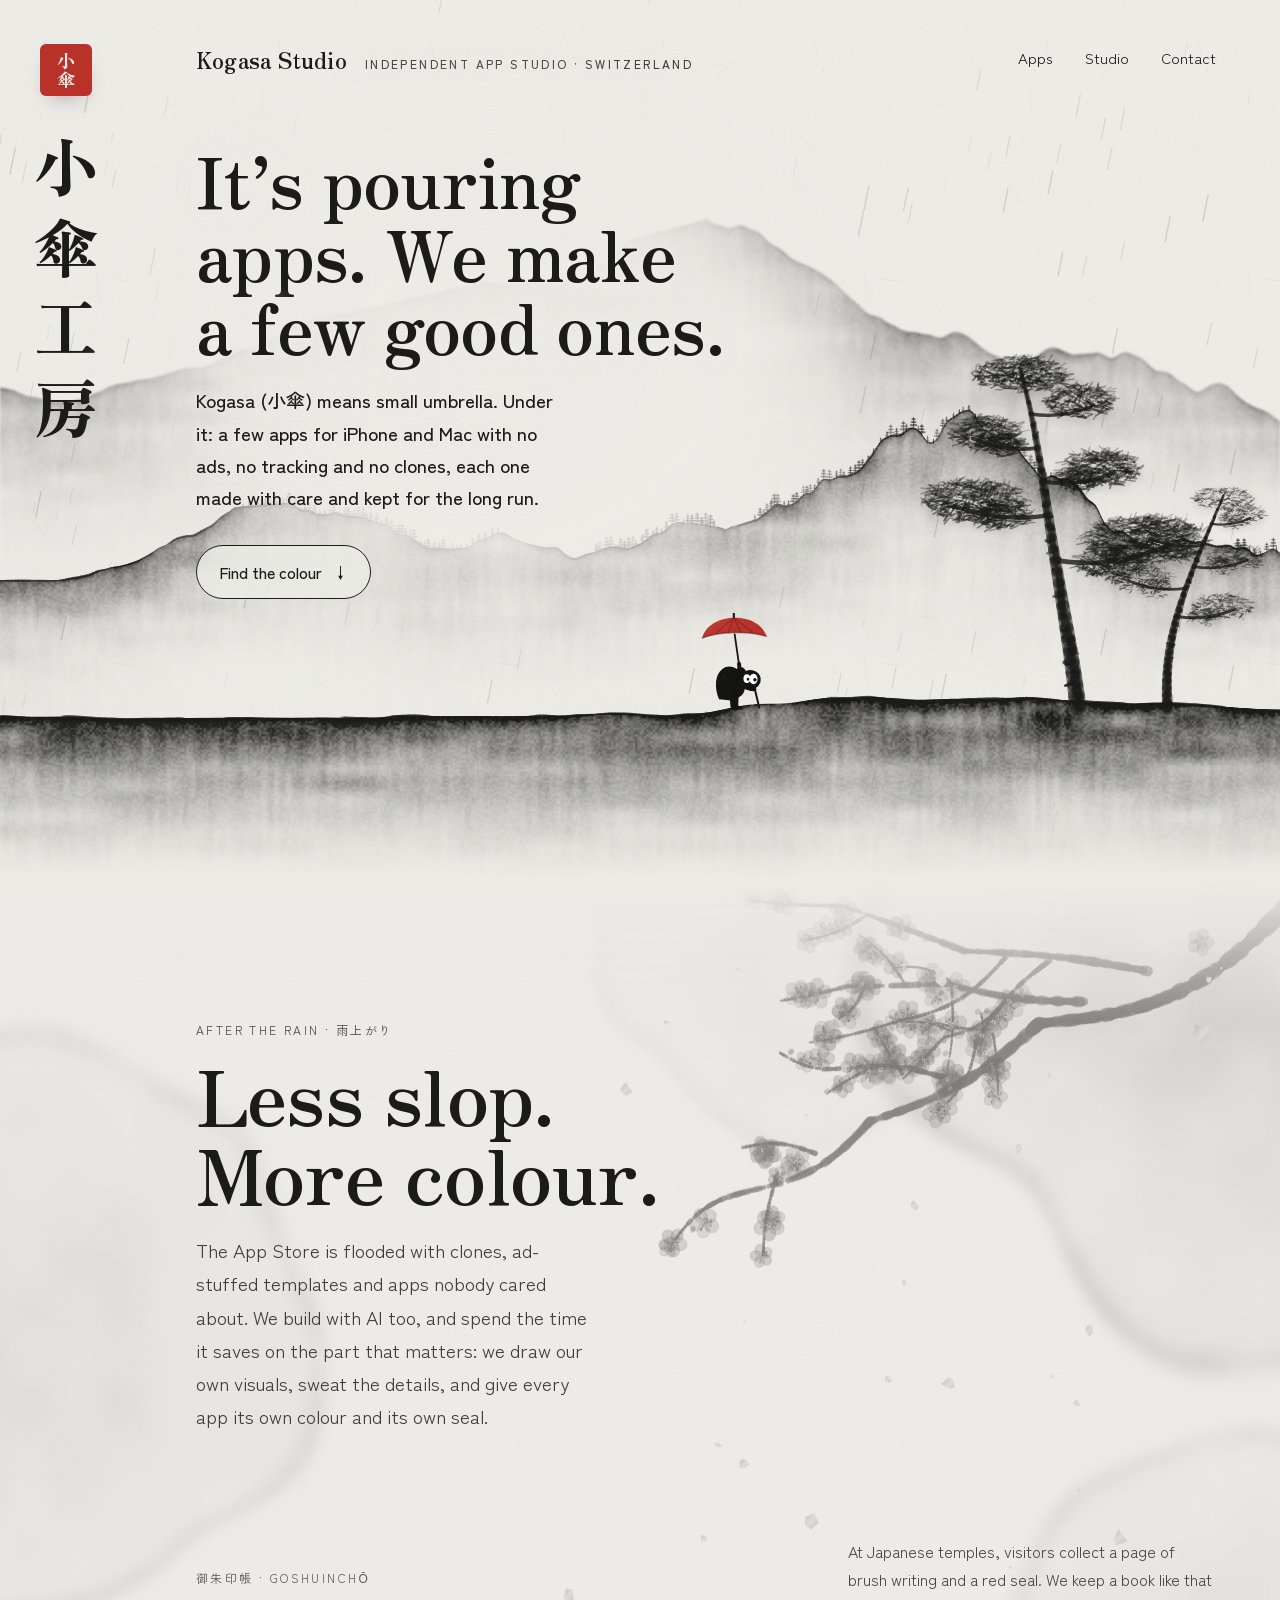
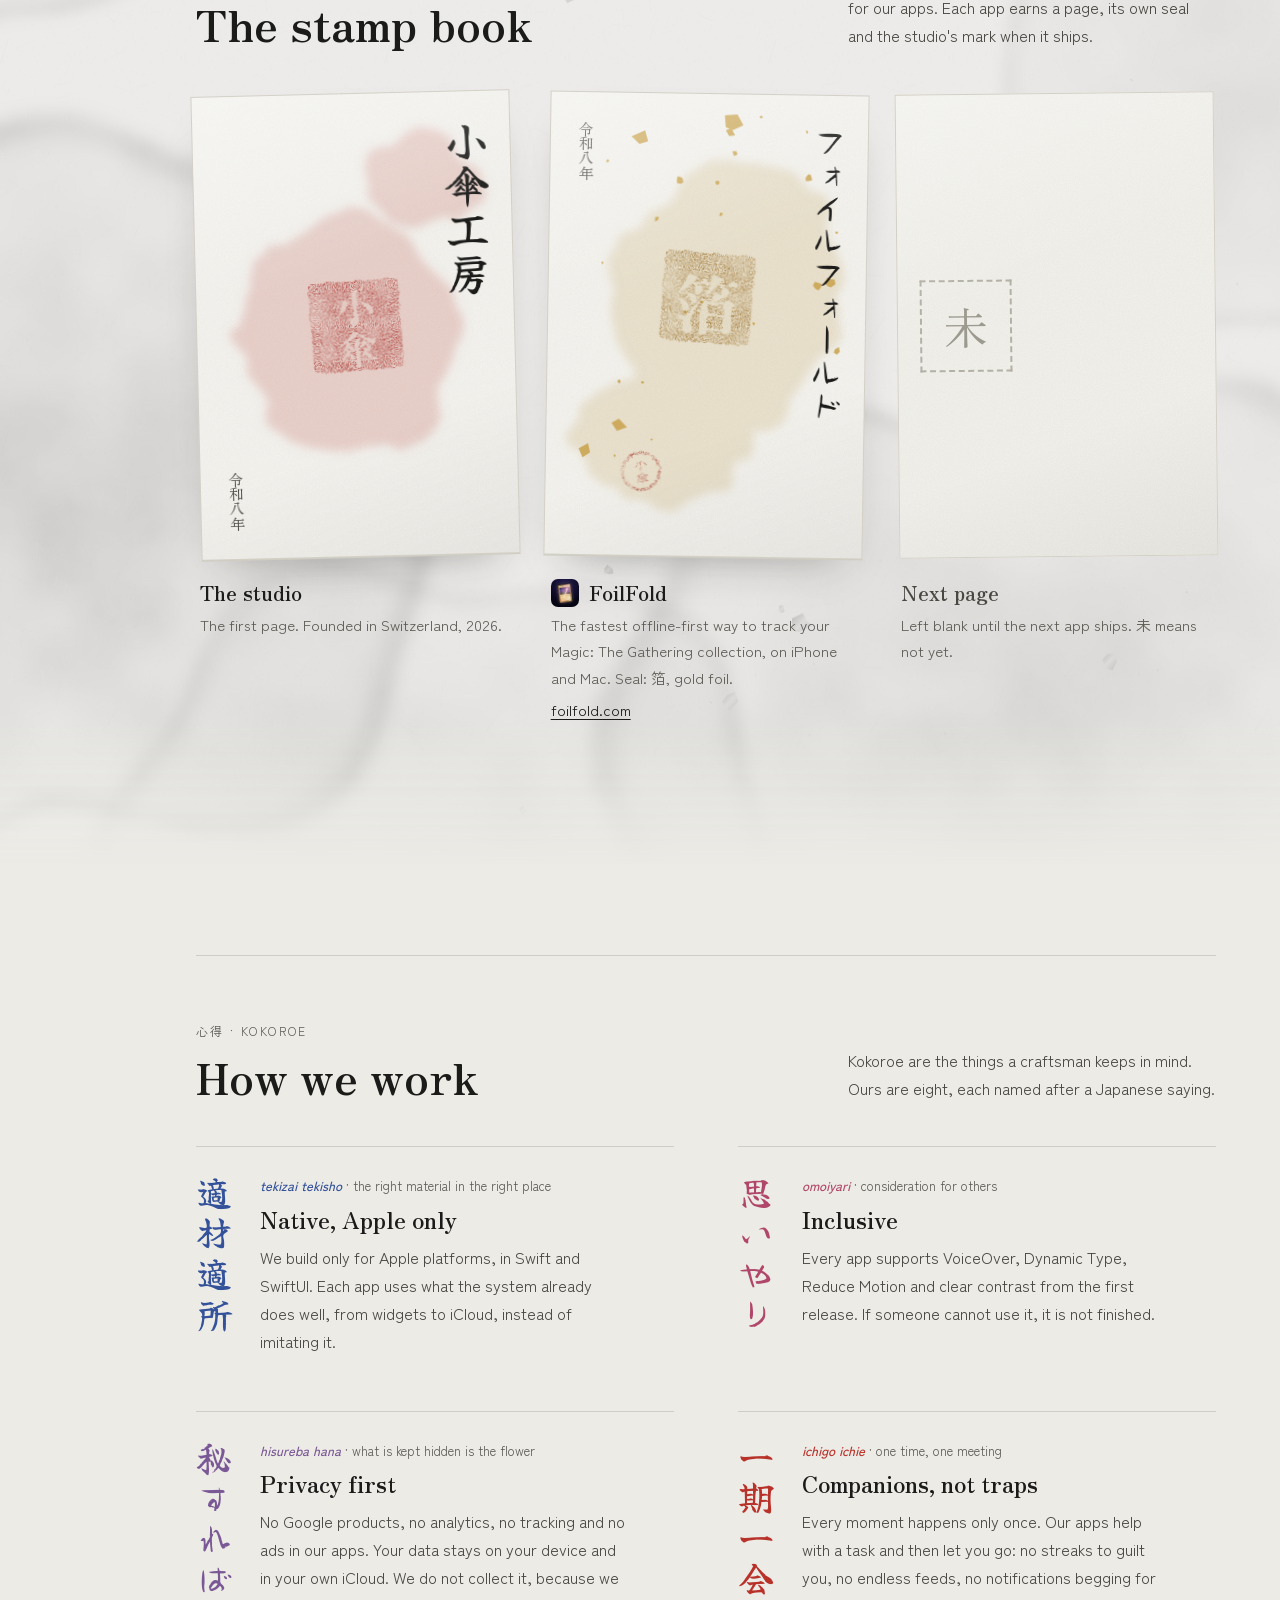
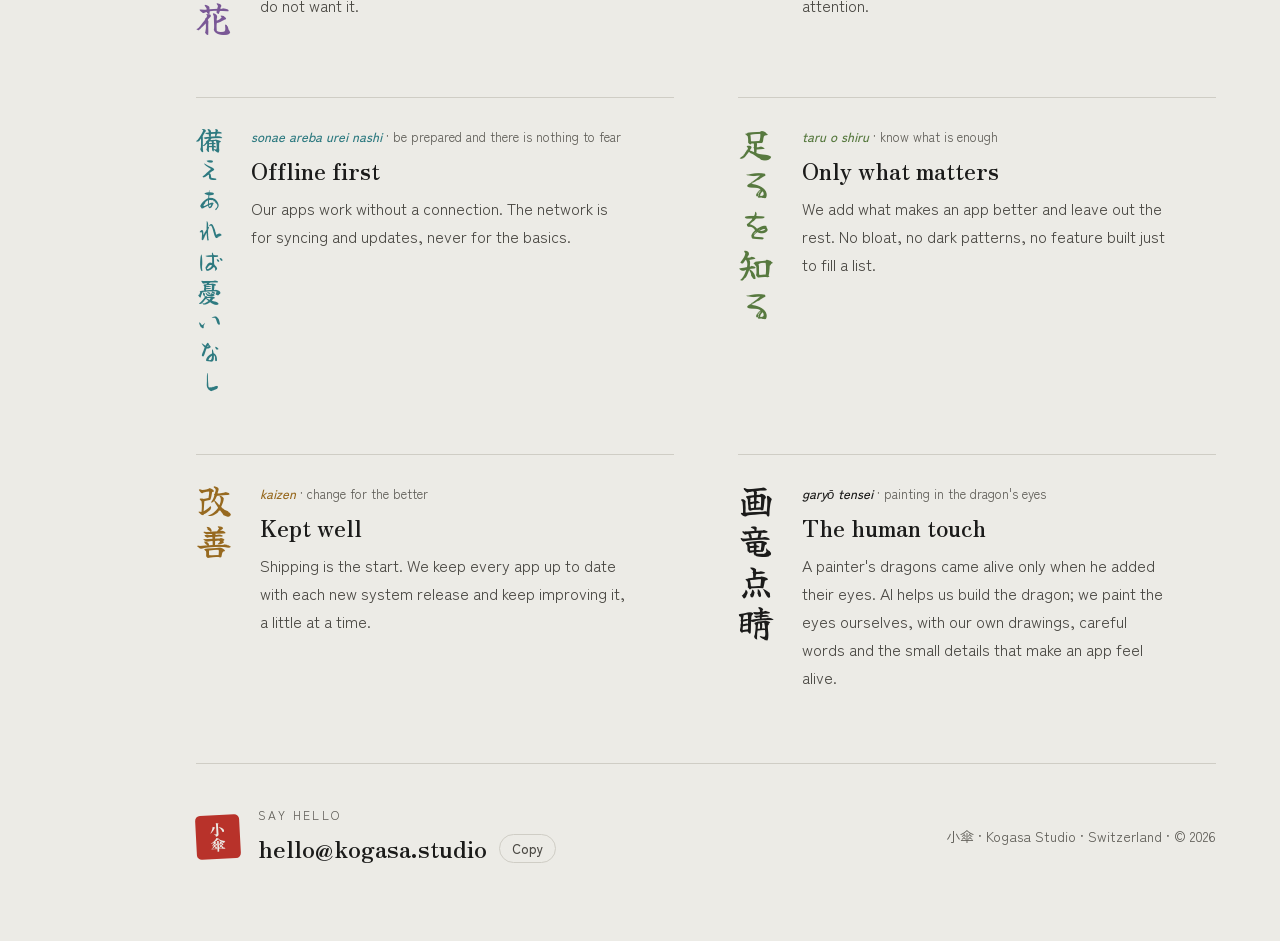
==== index.html @ 177b2092 "Rewrite the header headline and intro "It's pouring apps. We make a few good ones." replaces "A smal" ====
<!doctype html>
<html lang="en">
<head>
  <meta charset="utf-8">
  <meta name="viewport" content="width=device-width, initial-scale=1, viewport-fit=cover">
  <title>Kogasa Studio · 小傘</title>
  <meta name="description" content="Kogasa Studio is an independent app studio in Switzerland making a few focused apps for iPhone and Mac.">
  <meta name="theme-color" content="#ECEBE6">
  <meta property="og:title" content="Kogasa Studio · 小傘">
  <meta property="og:description" content="It’s pouring apps. We make a few good ones, for iPhone and Mac.">
  <meta property="og:type" content="website">
  <link rel="icon" href="assets/favicon.svg" type="image/svg+xml">
  <link rel="preconnect" href="https://fonts.googleapis.com">
  <link rel="preconnect" href="https://fonts.gstatic.com" crossorigin>
  <link rel="stylesheet" href="https://fonts.googleapis.com/css2?family=Yuji+Boku&family=Zen+Old+Mincho:wght@400;700;900&family=Zen+Kaku+Gothic+New:wght@400;500;700&display=swap">
  <link rel="stylesheet" href="styles.css">
  <script>document.documentElement.classList.add("js");</script>
  <script src="ink.js" defer></script>
  <script src="landscape.js" defer></script>
  <script src="colour.js" defer></script>
  <script src="main.js" defer></script>
</head>
<body>
  <svg class="defs" width="0" height="0" aria-hidden="true" focusable="false">
    <filter id="hanko" x="-5%" y="-5%" width="110%" height="110%" color-interpolation-filters="sRGB">
      <feTurbulence type="fractalNoise" baseFrequency="0.85" numOctaves="2" seed="3" result="grain"/>
      <feColorMatrix in="grain" type="matrix" values="0 0 0 0 0  0 0 0 0 0  0 0 0 0 0  0 0 0 -2.4 1.55" result="speck"/>
      <feComposite in="SourceGraphic" in2="speck" operator="in" result="worn"/>
      <feTurbulence type="fractalNoise" baseFrequency="0.035" numOctaves="2" seed="11" result="blotch"/>
      <feColorMatrix in="blotch" type="matrix" values="0 0 0 0 0  0 0 0 0 0  0 0 0 0 0  0 0 0 1.3 0.2" result="density"/>
      <feComposite in="worn" in2="density" operator="in" result="inked"/>
      <feTurbulence type="turbulence" baseFrequency="0.06" numOctaves="2" seed="7" result="warp"/>
      <feDisplacementMap in="inked" in2="warp" scale="3.5" xChannelSelector="R" yChannelSelector="G"/>
    </filter>
    <filter id="bleed" x="-20%" y="-20%" width="140%" height="140%">
      <feTurbulence type="fractalNoise" baseFrequency="0.045" numOctaves="3" seed="5" result="warp"/>
      <feDisplacementMap in="SourceGraphic" in2="warp" scale="16" xChannelSelector="R" yChannelSelector="G" result="edge"/>
      <feGaussianBlur in="edge" stdDeviation="1.6"/>
    </filter>
  </svg>
  <a class="skip" href="#apps">Skip to the apps</a>

  <section class="hero" id="top" aria-labelledby="hero-title">
    <div class="landscape" aria-hidden="true"></div>
    <div class="hero__grain" aria-hidden="true"></div>
    <div class="hero__veil" aria-hidden="true"></div>
    <div class="hero__fade" aria-hidden="true"></div>

    <div class="hero__grid">
      <aside class="tate" aria-hidden="true">
        <span class="seal seal--lg rise d0">小傘</span>
        <div class="tate__text"><span class="ink d1">小</span><span class="ink d2">傘</span><span class="ink d3">工</span><span class="ink d4">房</span></div>
      </aside>

      <div class="hero__content">
        <header class="topbar rise d0">
          <div class="brand">
            <a class="wordmark" href="#top"><span class="seal seal--sm" aria-hidden="true">小傘</span>Kogasa Studio</a>
            <p class="brand__tagline">Independent app studio · Switzerland</p>
          </div>
          <nav class="nav" aria-label="Main">
            <a href="#apps">Apps</a>
            <a href="#studio">Studio</a>
            <a href="#contact">Contact</a>
          </nav>
        </header>
        <div class="hero__copy">
          <h1 id="hero-title" class="rise d3">It’s pouring apps. We make a few good ones.</h1>
          <p class="lede rise d4">Kogasa (小傘) means small umbrella. Under it: a few apps for iPhone and Mac with no ads, no tracking and no clones, each one made with care and kept for the long run.</p>
          <a class="button rise d5" href="#apps">Find the colour <span aria-hidden="true">↓</span></a>
        </div>
      </div>
    </div>
  </section>

  <main class="content">
    <section id="apps" class="colour" aria-labelledby="colour-title">
      <canvas class="colour__paint" aria-hidden="true"></canvas>
      <div class="colour__inner">
      <div class="manifesto">
        <p class="eyebrow">After the rain · 雨上がり</p>
        <h2 id="colour-title">Less slop.<br>More colour.</h2>
        <p>The App Store is flooded with clones, ad-stuffed templates and apps nobody cared about. We build with AI too, and spend the time it saves on the part that matters: we draw our own visuals, sweat the details, and give every app its own colour and its own seal.</p>
      </div>

      <div class="book">
      <div class="section-head">
        <div>
          <p class="eyebrow">御朱印帳 · goshuinchō</p>
          <h2 id="book-title">The stamp book</h2>
        </div>
        <p class="section-head__text">At Japanese temples, visitors collect a page of brush writing and a red seal. We keep a book like that for our apps. Each app earns a page, its own seal and the studio's mark when it ships.</p>
      </div>

      <div class="sheets" role="list">
        <figure class="sheet" role="listitem" style="--hue: #C8463A; --tilt: -1.4deg">
          <div class="page" aria-hidden="true">
            <svg class="page__wash" viewBox="0 0 110 160" preserveAspectRatio="none">
              <g filter="url(#bleed)">
                <ellipse cx="52" cy="84" rx="38" ry="42"/>
                <ellipse cx="78" cy="30" rx="20" ry="16"/>
              </g>
            </svg>
            <span class="page__title">小傘工房</span>
            <span class="stamp" style="--r: -3deg"><svg class="seal-svg" viewBox="0 0 100 100"><g filter="url(#hanko)"><rect x="3" y="3" width="94" height="94" rx="5" fill="currentColor"/><text x="50" y="30" text-anchor="middle" dominant-baseline="central" font-size="42" fill="#F6F5F0">小</text><text x="50" y="72" text-anchor="middle" dominant-baseline="central" font-size="42" fill="#F6F5F0">傘</text></g></svg></span>
            <span class="page__date page__date--bottom">令和八年</span>
          </div>
          <figcaption>
            <h3>The studio</h3>
            <p>The first page. Founded in Switzerland, 2026.</p>
          </figcaption>
        </figure>

        <figure class="sheet" role="listitem" style="--hue: #C9A24B; --tilt: 0.9deg">
          <div class="page" aria-hidden="true">
            <svg class="page__wash" viewBox="0 0 110 160" preserveAspectRatio="none">
              <g filter="url(#bleed)">
                <ellipse cx="62" cy="70" rx="40" ry="46"/>
                <ellipse cx="40" cy="118" rx="30" ry="24"/>
              </g>
            </svg>
            <svg class="page__leafgold" viewBox="0 0 110 160" preserveAspectRatio="none">
                <polygon points="37.1,120.2 36.4,120.5 36.2,120.0 36.8,119.7"/>
                <polygon points="33.7,100.5 33.1,100.8 32.5,100.3 32.9,99.9 33.5,99.9"/>
                <polygon points="89.4,12.8 88.9,13.3 88.6,12.7 88.4,12.2 89.2,12.3"/>
                <polygon points="99.6,65.3 98.1,66.4 97.1,66.0 95.8,65.0 96.7,63.0 98.0,63.5 99.3,63.6"/>
                <polygon points="66.8,10.7 63.2,12.4 60.7,11.4 60.3,7.3 64.7,6.9"/>
                <polygon points="28.0,116.0 24.5,117.3 22.6,114.5 25.1,113.0"/>
                <polygon points="37.8,43.7 37.3,44.2 36.6,44.5 36.6,43.7 36.7,43.0 37.1,42.8 37.9,42.9"/>
                <polygon points="48.4,75.8 48.0,76.2 47.3,76.2 47.0,75.7 47.7,75.0 48.0,75.4"/>
                <polygon points="100.2,47.6 99.8,47.8 99.3,47.6 99.4,47.1 100.1,47.0"/>
                <polygon points="60.0,41.7 59.6,42.2 58.9,42.2 59.2,41.0 60.0,41.2"/>
                <polygon points="101.5,88.7 100.5,89.7 99.4,88.9 99.8,87.8 101.2,87.0"/>
                <polygon points="53.8,72.4 53.5,72.8 53.1,72.6 52.8,72.1 52.9,71.8 53.4,71.7 54.0,71.9"/>
                <polygon points="46.3,30.7 45.4,31.3 44.0,31.0 44.0,29.5 44.3,28.7 45.8,29.1"/>
                <polygon points="25.6,100.2 25.2,100.8 24.5,100.4 24.4,100.0 24.8,99.5 25.3,99.5"/>
                <polygon points="64.9,20.8 63.7,21.4 63.1,19.7 64.5,19.7"/>
                <polygon points="71.9,79.5 71.6,79.9 71.2,79.8 71.0,79.3 70.9,78.9 71.3,79.0 72.0,79.1"/>
                <polygon points="20.4,23.9 19.8,24.2 19.3,24.2 19.4,23.7 19.6,23.2 20.2,23.3"/>
                <polygon points="19.0,59.2 18.5,59.5 18.2,59.2 18.2,58.8 18.8,58.8"/>
                <polygon points="64.0,14.2 61.9,14.5 60.7,12.5 62.6,11.7"/>
                <polygon points="94.6,66.4 93.8,67.4 92.8,67.1 91.8,65.9 92.4,64.6 93.3,64.7 95.0,65.3"/>
                <polygon points="91.0,29.3 90.0,29.6 88.7,29.6 88.7,28.4 89.7,27.2 90.5,27.6"/>
                <polygon points="15.3,124.9 12.7,126.6 11.3,123.5 14.6,121.7"/>
                <polygon points="24.2,126.1 23.8,126.4 23.6,126.1 23.4,125.8 23.7,125.4 24.2,125.6"/>
                <polygon points="73.5,7.8 73.0,8.2 72.6,8.0 72.4,7.7 72.6,7.3 73.2,7.3"/>
                <polygon points="58.8,30.9 58.3,31.5 57.7,31.4 57.3,30.7 57.5,30.2 58.0,30.0 58.7,30.2"/>
                <polygon points="33.8,16.7 30.8,17.7 28.0,15.1 32.7,12.9"/>
            </svg>
            <span class="page__title page__title--long">フォイルフォールド</span>
            <span class="stamp" style="--r: 4deg; --top: 44%; --stamp: var(--gold)"><svg class="seal-svg" viewBox="0 0 100 100"><g filter="url(#hanko)"><rect x="3" y="3" width="94" height="94" rx="5" fill="currentColor"/><text x="50" y="54" text-anchor="middle" dominant-baseline="central" font-size="68" fill="#F6F5F0">箔</text></g></svg></span>
            <span class="stamp stamp--mark" style="--r: -9deg; --top: 82%; --left: 30%; --size: 42px; --delay: .35s"><svg class="seal-svg" viewBox="0 0 100 100"><g filter="url(#hanko)" fill="currentColor"><circle cx="50" cy="50" r="44" fill="none" stroke="currentColor" stroke-width="7"/><text x="50" y="33" text-anchor="middle" dominant-baseline="central" font-size="30">小</text><text x="50" y="66" text-anchor="middle" dominant-baseline="central" font-size="30">傘</text></g></svg></span>
            <span class="page__date page__date--top">令和八年</span>
          </div>
          <figcaption>
            <h3><img src="assets/foilfold-icon.png" alt="" width="28" height="28">FoilFold</h3>
            <p>The fastest offline-first way to track your Magic: The Gathering collection, on iPhone and Mac. Seal: 箔, gold foil.</p>
            <a href="https://foilfold.com">foilfold.com</a>
          </figcaption>
        </figure>

        <figure class="sheet sheet--empty" role="listitem" style="--tilt: -0.6deg">
          <div class="page page--blank" aria-hidden="true">
            <span class="stamp-outline">未</span>
          </div>
          <figcaption>
            <h3>Next page</h3>
            <p>Left blank until the next app ships. 未 means not yet.</p>
          </figcaption>
        </figure>
      </div>
      </div>
      </div>
    </section>

    <section id="studio" class="principles" aria-labelledby="studio-title">
      <div class="section-head">
        <div>
          <p class="eyebrow">心得 · kokoroe</p>
          <h2 id="studio-title">How we work</h2>
        </div>
        <p class="section-head__text">Kokoroe are the things a craftsman keeps in mind. Ours are eight, each named after a Japanese saying.</p>
      </div>
      <div class="tenets">
        <article class="tenet" style="--hue: #34529A">
          <p class="tenet__saying" lang="ja">適材適所</p>
          <div class="tenet__body">
            <p class="tenet__reading"><span lang="ja-Latn">tekizai tekisho</span> · the right material in the right place</p>
            <h3>Native, Apple only</h3>
            <p>We build only for Apple platforms, in Swift and SwiftUI. Each app uses what the system already does well, from widgets to iCloud, instead of imitating it.</p>
          </div>
        </article>
        <article class="tenet" style="--hue: #B0476A">
          <p class="tenet__saying" lang="ja">思いやり</p>
          <div class="tenet__body">
            <p class="tenet__reading"><span lang="ja-Latn">omoiyari</span> · consideration for others</p>
            <h3>Inclusive</h3>
            <p>Every app supports VoiceOver, Dynamic Type, Reduce Motion and clear contrast from the first release. If someone cannot use it, it is not finished.</p>
          </div>
        </article>
        <article class="tenet" style="--hue: #7A5896">
          <p class="tenet__saying" lang="ja">秘すれば花</p>
          <div class="tenet__body">
            <p class="tenet__reading"><span lang="ja-Latn">hisureba hana</span> · what is kept hidden is the flower</p>
            <h3>Privacy first</h3>
            <p>No Google products, no analytics, no tracking and no ads in our apps. Your data stays on your device and in your own iCloud. We do not collect it, because we do not want it.</p>
          </div>
        </article>
        <article class="tenet" style="--hue: #B8322A">
          <p class="tenet__saying" lang="ja">一期一会</p>
          <div class="tenet__body">
            <p class="tenet__reading"><span lang="ja-Latn">ichigo ichie</span> · one time, one meeting</p>
            <h3>Companions, not traps</h3>
            <p>Every moment happens only once. Our apps help with a task and then let you go: no streaks to guilt you, no endless feeds, no notifications begging for attention.</p>
          </div>
        </article>
        <article class="tenet" style="--hue: #2E7A80">
          <p class="tenet__saying tenet__saying--long" lang="ja">備えあれば憂いなし</p>
          <div class="tenet__body">
            <p class="tenet__reading"><span lang="ja-Latn">sonae areba urei nashi</span> · be prepared and there is nothing to fear</p>
            <h3>Offline first</h3>
            <p>Our apps work without a connection. The network is for syncing and updates, never for the basics.</p>
          </div>
        </article>
        <article class="tenet" style="--hue: #57793F">
          <p class="tenet__saying" lang="ja">足るを知る</p>
          <div class="tenet__body">
            <p class="tenet__reading"><span lang="ja-Latn">taru o shiru</span> · know what is enough</p>
            <h3>Only what matters</h3>
            <p>We add what makes an app better and leave out the rest. No bloat, no dark patterns, no feature built just to fill a list.</p>
          </div>
        </article>
        <article class="tenet" style="--hue: #97691F">
          <p class="tenet__saying" lang="ja">改善</p>
          <div class="tenet__body">
            <p class="tenet__reading"><span lang="ja-Latn">kaizen</span> · change for the better</p>
            <h3>Kept well</h3>
            <p>Shipping is the start. We keep every app up to date with each new system release and keep improving it, a little at a time.</p>
          </div>
        </article>
        <article class="tenet" style="--hue: #1B1B1A">
          <p class="tenet__saying" lang="ja">画竜点睛</p>
          <div class="tenet__body">
            <p class="tenet__reading"><span lang="ja-Latn">garyō tensei</span> · painting in the dragon's eyes</p>
            <h3>The human touch</h3>
            <p>A painter's dragons came alive only when he added their eyes. AI helps us build the dragon; we paint the eyes ourselves, with our own drawings, careful words and the small details that make an app feel alive.</p>
          </div>
        </article>
      </div>
    </section>

    <footer id="contact" class="footer">
      <div class="footer__contact">
        <span class="seal seal--md seal--tilt" aria-hidden="true">小傘</span>
        <div>
          <p class="eyebrow">Say hello</p>
          <p class="email"><span id="email">hello@kogasa.studio</span> <button class="copy" type="button" data-copy="#email">Copy</button></p>
        </div>
      </div>
      <p class="footer__meta">小傘 · Kogasa Studio · Switzerland · © 2026</p>
    </footer>
  </main>
</body>
</html>
---- styles.css ----
/* Kogasa Studio — sumi ink on grey washi.
   Layout: an ink-wash landscape header with the studio name written vertically over it,
   then the stamp book (one page and seal per app), the eight principles and contact. */

:root {
  --paper: #ECEBE6;
  --page: #F6F5F0;
  --ink: #1B1B1A;
  --ink-2: #3F3D39;
  --ink-3: #4A4843;
  --muted: #5D5B55;
  --faint: #9C998F;
  --line: #CFCDC5;
  --seal: #B8322A;
  --gold: #A9792A;

  --font-display: "Zen Old Mincho", "Hiragino Mincho ProN", "Yu Mincho", Georgia, serif;
  --font-brush: "Yuji Boku", "Zen Old Mincho", "Hiragino Mincho ProN", serif;
  --font-body: "Zen Kaku Gothic New", "Hiragino Sans", "Helvetica Neue", Arial, sans-serif;

  --gutter: clamp(16px, 5vw, 64px);
  --rail: 132px;
  --ease: cubic-bezier(.2, .7, .2, 1);

  /* set by main.js while scrolling the header (px, 0 … header height) */
  --scroll: 0;

  color-scheme: light;
}

*, *::before, *::after { box-sizing: border-box; }

html { scroll-behavior: smooth; }
@media (prefers-reduced-motion: reduce) { html { scroll-behavior: auto; } }

body {
  margin: 0;
  background: var(--paper);
  color: var(--ink);
  font-family: var(--font-body);
  font-size: 16px;
  line-height: 1.75;
  -webkit-font-smoothing: antialiased;
  text-rendering: optimizeLegibility;
}

img { max-width: 100%; display: block; }
.defs { position: absolute; width: 0; height: 0; overflow: hidden; }
a { color: var(--ink); text-underline-offset: 3px; }
a:hover { color: var(--seal); }
a:focus-visible, button:focus-visible { outline: 2px solid var(--seal); outline-offset: 3px; border-radius: 4px; }

h1, h2, h3 { font-family: var(--font-display); text-wrap: balance; }

.skip {
  position: absolute; left: 16px; top: -48px; z-index: 10;
  padding: 8px 14px; background: var(--ink); color: var(--paper); border-radius: 6px;
}
.skip:focus { top: 16px; }

.eyebrow {
  margin: 0;
  font-size: 12px;
  letter-spacing: 0.2em;
  text-transform: uppercase;
  color: var(--muted);
}

/* Seal (hanko) */
.seal {
  display: grid; place-items: center;
  background: var(--seal); color: var(--paper);
  font-family: var(--font-display); font-weight: 900; line-height: 1.05;
  writing-mode: vertical-rl;
  border-radius: 6px;
}
.seal--lg { width: 52px; height: 52px; font-size: 18px; box-shadow: 0 10px 24px -14px rgba(27, 27, 26, .6); }
.seal--md { width: 44px; height: 44px; font-size: 15px; border-radius: 5px; }
.seal--sm { width: 30px; height: 30px; font-size: 11px; border-radius: 4px; }
.seal--tilt { transform: rotate(-3deg); }

/* ───────────── Header ───────────── */

.hero {
  position: relative;
  overflow: clip;
  min-height: 780px;
  padding-bottom: 240px;
}

/* The painted layers (built by landscape.js): each is its own canvas, moved by the GPU
   for parallax. Mist drifts by CSS animation; rain and the walker live on the top canvas. */
.landscape { position: absolute; inset: 0; }
.landscape__layer {
  position: absolute; inset: 0;
  opacity: 0;
  transition: opacity 1.6s ease-out;
  will-change: transform;
}
.landscape__layer canvas,
.landscape__live { position: absolute; inset: 0; width: 100%; height: 100%; display: block; }
.landscape__layer--fog canvas {
  left: -20%; width: 140%;
  animation: fog-drift 72s ease-in-out infinite alternate;
  will-change: transform;
}
.landscape__layer--fog:nth-child(4) canvas { animation-duration: 54s; animation-delay: -27s; }
@keyframes fog-drift { from { transform: translateX(-8.5%); } to { transform: translateX(8.5%); } }
.landscape.is-ready .landscape__layer { opacity: 1; }

.hero__grain {
  position: absolute; inset: 0; pointer-events: none;
  background-size: 384px 384px;
}
.hero__veil {
  position: absolute; inset: 0; pointer-events: none;
  will-change: opacity;
  background: var(--paper);
  opacity: 0;
}
.hero__fade {
  position: absolute; left: 0; right: 0; bottom: 0; height: 160px; pointer-events: none;
  background: linear-gradient(180deg, rgba(236, 235, 230, 0) 0%, var(--paper) 100%);
}

.hero__grid {
  position: relative;
  display: grid;
  grid-template-columns: var(--rail) minmax(0, 1fr);
}

.tate {
  display: flex; flex-direction: column; align-items: center; gap: 40px;
  padding-top: 44px;
  will-change: transform, opacity;
}
.tate__text {
  writing-mode: vertical-rl;
  font-family: var(--font-display);
  font-weight: 900;
  font-size: 64px;
  line-height: 1;
  letter-spacing: 0.25em;
}
.tate__text span { display: inline-block; }

.hero__content {
  min-width: 0;
  padding: 40px var(--gutter);
  display: flex; flex-direction: column; gap: clamp(36px, 5vw, 64px);
  will-change: transform, opacity;
}

/* Header scroll effects: the landscape layers drift at different speeds (--p), mist rolls in,
   and the text lifts away. Driven straight by the scroll position where the browser
   supports it, so they stay in step with scrolling; elsewhere main.js feeds --scroll. */
@keyframes parallax  { to { transform: translate3d(0, calc(1000px * var(--p, 0)), 0); } }
@keyframes mist-in   { from { opacity: 0; } to { opacity: .92; } }
@keyframes lift-tate { to { opacity: 0; transform: translateY(-41px); } }
@keyframes lift-copy { to { opacity: 0; transform: translateY(-88px); } }

@supports (animation-timeline: scroll()) {
  .landscape__layer { animation: parallax linear both; animation-timeline: scroll(root); animation-range: 0px 1000px; }
  .hero__veil       { animation: mist-in linear both;  animation-timeline: scroll(root); animation-range: 80px 760px; }
  .tate             { animation: lift-tate linear both; animation-timeline: scroll(root); animation-range: 0px 680px; }
  .hero__content    { animation: lift-copy linear both; animation-timeline: scroll(root); animation-range: 0px 520px; }
}
@supports not (animation-timeline: scroll()) {
  .landscape__layer { transform: translate3d(0, calc(var(--scroll) * var(--p, 0) * 1px), 0); }
  .hero__veil       { opacity: clamp(0, calc((var(--scroll) - 80) / 680 * 0.92), 0.92); }
  .tate             { opacity: clamp(0, calc(1 - var(--scroll) / 680), 1); transform: translateY(calc(var(--scroll) * -0.06px)); }
  .hero__content    { opacity: clamp(0, calc(1 - var(--scroll) / 520), 1); transform: translateY(calc(var(--scroll) * -0.17px)); }
}

.topbar { display: flex; justify-content: space-between; align-items: center; gap: 16px; flex-wrap: wrap; }
.wordmark {
  display: inline-flex; align-items: center; gap: 12px;
  font-family: var(--font-display); font-weight: 700; font-size: 22px; letter-spacing: .01em;
  text-decoration: none;
}
.wordmark .seal { display: none; }
.brand { display: flex; align-items: baseline; gap: 6px 18px; flex-wrap: wrap; min-width: 0; }
.brand__tagline {
  margin: 0;
  font-size: 12px;
  font-weight: 500;
  letter-spacing: 0.2em;
  text-transform: uppercase;
  color: var(--ink-2);
  text-shadow: 0 0 6px rgba(236, 235, 230, .95), 0 0 14px rgba(236, 235, 230, .8);
}

.nav { display: flex; gap: 32px; flex-wrap: wrap; font-size: 15px; }
.nav a {
  text-decoration: none;
  padding-bottom: 2px;
  background: linear-gradient(currentColor, currentColor) 0 100% / 0 1px no-repeat;
  transition: background-size .35s ease, color .2s;
}
.nav a:hover { background-size: 100% 1px; }

/* The copy sits in a patch of mist: a paper-coloured glow that quiets the mountains
   and rain behind it, plus a faint halo on the letters themselves. */
.hero__copy {
  position: relative;
  isolation: isolate;
  max-width: 560px;
  text-shadow: 0 0 1px rgba(236, 235, 230, 1), 0 0 8px rgba(236, 235, 230, .95), 0 0 18px rgba(236, 235, 230, .85), 0 0 32px rgba(236, 235, 230, .6);
}
.hero__copy::before {
  content: "";
  position: absolute;
  inset: -90px -140px -80px -110px;
  z-index: -1;
  background: radial-gradient(closest-side, rgba(236, 235, 230, .96) 0%, rgba(236, 235, 230, .88) 60%, rgba(236, 235, 230, 0) 100%);
  filter: blur(14px);
  pointer-events: none;
}
.hero h1 {
  margin: 0 0 22px;
  font-weight: 900;
  font-size: clamp(40px, 5.4vw, 72px);
  line-height: 1.06;
  letter-spacing: -0.01em;
}
.lede { margin: 0 0 32px; font-size: 19px; font-weight: 500; line-height: 1.7; color: var(--ink); max-width: 36ch; }

.button {
  display: inline-flex; align-items: center; gap: 10px;
  padding: 12px 22px;
  border: 1.5px solid var(--ink); border-radius: 999px;
  background: rgba(236, 235, 230, .85);
  text-decoration: none; font-weight: 500;
  text-shadow: none;
  transition: background-color .25s, color .25s;
}
.button:hover { background: var(--ink); color: var(--paper); }

/* ───────────── Content ───────────── */

.content {
  padding: 0 var(--gutter) 72px calc(var(--rail) + var(--gutter));
}

.section-head {
  display: flex; flex-wrap: wrap; gap: 16px 56px; align-items: flex-end;
  margin-bottom: 44px;
}
.section-head > div { flex: 1 1 320px; }
.section-head h2 { margin: 10px 0 0; font-weight: 900; font-size: clamp(32px, 3.6vw, 44px); line-height: 1.15; }
.section-head__text { flex: 1 1 320px; margin: 0; color: var(--ink-3); max-width: 46ch; }

/* After the rain: the colour painting behind the stamp book.
   main.js sets --colour from 0 (grey, as it enters) to 1 (full colour). */
.colour {
  --colour: 1;
  position: relative;
  margin-left: calc(-1 * (var(--rail) + var(--gutter)));
  margin-right: calc(-1 * var(--gutter));
  padding: 140px var(--gutter) 120px calc(var(--rail) + var(--gutter));
  scroll-margin-top: 0;
}
.colour__paint {
  position: absolute; inset: 0; width: 100%; height: 100%;
  display: block;
  filter: grayscale(calc(1 - var(--colour))) saturate(calc(0.6 + 0.5 * var(--colour)));
  opacity: 0;
  -webkit-mask-image: linear-gradient(180deg, transparent 0, #000 140px, #000 calc(100% - 140px), transparent 100%);
          mask-image: linear-gradient(180deg, transparent 0, #000 140px, #000 calc(100% - 140px), transparent 100%);
}
.colour__paint.is-ready { opacity: calc(0.5 + 0.5 * var(--colour)); }
.colour__inner { position: relative; }

.manifesto { max-width: 660px; margin-bottom: 104px; }
.manifesto .eyebrow { color: var(--ink-3); }
.manifesto h2 {
  margin: 14px 0 22px;
  font-weight: 900;
  font-size: clamp(44px, 6vw, 84px);
  line-height: 1.02;
  letter-spacing: -0.01em;
}
.manifesto p:last-child { margin: 0; font-size: 19px; color: var(--ink-2); max-width: 44ch; }

.book { padding-block: 0 24px; }

/* The stamp book: loose sheets laid on the table, each slightly askew.
   A sheet straightens and lifts when you point at it. */
.sheets { display: grid; grid-template-columns: repeat(3, minmax(0, 1fr)); gap: 40px 32px; }
.sheet { margin: 0; }
.sheet .page {
  transform: rotate(var(--tilt, 0deg));
  transition: transform .6s var(--ease), box-shadow .6s var(--ease);
}
.sheet:hover .page {
  transform: rotate(0deg) translateY(-8px);
  box-shadow: 0 2px 0 #CFCCC2, 0 36px 56px -30px rgba(27, 27, 26, .5);
}
.sheet figcaption { padding: 22px 4px 0; }
.sheet h3 { margin: 0; display: flex; align-items: center; gap: 10px; font-weight: 700; font-size: 20px; line-height: 1.5; }
.sheet h3 img { width: 28px; height: 28px; border-radius: 7px; }
.sheet figcaption p { margin: 4px 0; color: var(--muted); font-size: 15px; }
.sheet figcaption a { font-size: 15px; }
.sheet--empty h3 { color: var(--ink-3); }

/* Pages */
.page {
  position: relative;
  overflow: hidden;
  aspect-ratio: 11 / 16;
  display: flex; flex-direction: row-reverse; justify-content: space-between;
  padding: 28px 22px;
  background: var(--page) url("data:image/svg+xml,%3Csvg xmlns='http://www.w3.org/2000/svg' width='180' height='180'%3E%3Cfilter id='n'%3E%3CfeTurbulence type='fractalNoise' baseFrequency='.85' numOctaves='2' stitchTiles='stitch'/%3E%3CfeColorMatrix values='0 0 0 0 .1  0 0 0 0 .1  0 0 0 0 .1  0 0 0 .07 0'/%3E%3C/filter%3E%3Crect width='100%25' height='100%25' filter='url(%23n)'/%3E%3C/svg%3E");
  border: 1px solid #D3D0C6;
  box-shadow: 0 1px 0 #CFCCC2, 0 22px 44px -26px rgba(27, 27, 26, .4);
}
.page::after {
  content: "";
  position: absolute; inset: 0;
  pointer-events: none;
  background: linear-gradient(160deg, rgba(255, 255, 255, .35) 0%, rgba(255, 255, 255, 0) 40%, rgba(27, 27, 26, 0) 70%, rgba(27, 27, 26, .05) 100%);
}

.page__wash { position: absolute; inset: 0; width: 100%; height: 100%; fill: var(--hue, transparent); opacity: .2; mix-blend-mode: multiply; }
.page__leafgold { position: absolute; inset: 0; width: 100%; height: 100%; fill: #C9A24B; opacity: .85; }
.page__title { position: relative; writing-mode: vertical-rl; font-family: var(--font-brush); font-size: 44px; line-height: 1; }
.page__title--long { font-size: 33px; }
.page__date { position: relative; writing-mode: vertical-rl; font-family: var(--font-display); font-size: 15px; color: var(--ink-3); }
.page__date--top { align-self: flex-start; }
.page__date--bottom { align-self: flex-end; }

/* Seals: real impressions, inked through the #hanko filter in index.html */
.stamp {
  position: absolute; left: var(--left, 50%); top: var(--top, 50%);
  width: var(--size, 96px); height: var(--size, 96px);
  color: var(--stamp, var(--seal));
  opacity: .92;
  mix-blend-mode: multiply;
  transform: translate(-50%, -50%) rotate(var(--r, 0deg));
}
.seal-svg { display: block; width: 100%; height: 100%; overflow: visible; }
.seal-svg text { font-family: var(--font-display); font-weight: 900; }
.stamp--mark { --stamp: var(--seal); opacity: .85; }

.page--blank { display: grid; place-items: center; background: #F3F2EC url("data:image/svg+xml,%3Csvg xmlns='http://www.w3.org/2000/svg' width='180' height='180'%3E%3Cfilter id='n'%3E%3CfeTurbulence type='fractalNoise' baseFrequency='.85' numOctaves='2' stitchTiles='stitch'/%3E%3CfeColorMatrix values='0 0 0 0 .1  0 0 0 0 .1  0 0 0 0 .1  0 0 0 .07 0'/%3E%3C/filter%3E%3Crect width='100%25' height='100%25' filter='url(%23n)'/%3E%3C/svg%3E"); box-shadow: none; }
.stamp-outline {
  width: 92px; height: 92px;
  display: grid; place-items: center;
  border: 2px dashed #B3B0A6; color: var(--faint);
  font-family: var(--font-display); font-size: 44px; line-height: 1;
}


.principles { margin-top: 88px; border-top: 1px solid var(--line); padding-block: 64px 72px; scroll-margin-top: 24px; }
.principles .section-head h2 { color: var(--ink); }

/* Each tenet: the saying written vertically in brush, its reading and meaning, then what we do. */
.tenets { display: grid; grid-template-columns: repeat(2, minmax(0, 1fr)); gap: 56px 64px; }
.tenet {
  display: grid;
  grid-template-columns: auto minmax(0, 1fr);
  gap: 28px;
  align-items: start;
  padding-top: 28px;
  border-top: 1px solid var(--line);
}
.tenet__saying {
  margin: 0;
  writing-mode: vertical-rl;
  font-family: var(--font-brush);
  font-size: 36px;
  line-height: 1;
  letter-spacing: 0.12em;
  color: var(--hue, var(--ink));
}
.tenet__saying--long { font-size: 27px; }
.tenet__reading { margin: 0 0 6px; font-size: 13px; color: var(--muted); }
.tenet__reading span { font-style: italic; color: var(--hue, var(--ink)); font-weight: 500; }
.tenet h3 { margin: 0 0 8px; font-weight: 700; font-size: 23px; line-height: 1.35; }
.tenet__body > p:last-child { margin: 0; color: var(--ink-3); max-width: 46ch; }

.footer {
  border-top: 1px solid var(--line);
  padding-top: 40px;
  display: flex; justify-content: space-between; align-items: center; gap: 24px; flex-wrap: wrap;
}
.footer__contact { display: flex; align-items: center; gap: 18px; }
.email { margin: 2px 0 0; display: flex; align-items: center; gap: 12px; flex-wrap: wrap; font-family: var(--font-display); font-size: 24px; font-weight: 700; }
.email span { user-select: all; }
.copy {
  font: 500 13px var(--font-body);
  padding: 4px 12px; border-radius: 999px;
  border: 1px solid var(--line); background: transparent; color: var(--ink-3);
  cursor: pointer;
}
.copy:hover { border-color: var(--ink); color: var(--ink); }
.footer__meta { margin: 0; font-size: 14px; color: var(--muted); }

/* ───────────── Motion ───────────── */

@keyframes rise   { from { opacity: 0; transform: translateY(18px); } to { opacity: 1; transform: none; } }
@keyframes ink    { from { opacity: 0; filter: blur(8px); } to { opacity: 1; filter: blur(0); } }
@keyframes press {
  0%   { opacity: 0;   transform: translate(-50%, -50%) scale(1.7) rotate(var(--r, 0deg)); }
  70%  { opacity: .92; transform: translate(-50%, -50%) scale(.96) rotate(var(--r, 0deg)); }
  100% { opacity: .88; transform: translate(-50%, -50%) scale(1) rotate(var(--r, 0deg)); }
}

.rise   { animation: rise 1.3s var(--ease) both; }
.ink    { animation: ink 1.5s ease-out both; }
.d0 { animation-delay: 0s; } .d1 { animation-delay: .25s; } .d2 { animation-delay: .5s; }
.d3 { animation-delay: .75s; } .d4 { animation-delay: 1s; } .d5 { animation-delay: 1.25s; }


/* stamps wait for main.js to press them in as they scroll into view */
.js .stamp:not(.is-pressed) { opacity: 0; }
.js .stamp.is-pressed { animation: press .8s var(--ease) both; animation-delay: var(--delay, 0s); }

@media (prefers-reduced-motion: reduce) {
  .rise, .ink, .js .stamp.is-pressed { animation: none; }
  .landscape__layer, .landscape__live { transition: none !important; }
  .landscape__layer, .hero__veil, .tate, .hero__content { animation: none !important; }
  .landscape__layer--fog canvas { animation: none; }
  .js .stamp:not(.is-pressed) { opacity: .92; }
  .tate, .hero__content { transform: none; }
  .tate, .hero__content { opacity: 1; }
  .hero__veil { opacity: 0; }
  .sheet .page, .sheet:hover .page { transform: none; transition: none; }
}

/* ───────────── Small screens ───────────── */

@media (max-width: 900px) {
  .hero__grid { grid-template-columns: minmax(0, 1fr); }
  .tate { display: none; }
  .wordmark .seal { display: grid; }
  .content { padding-left: var(--gutter); }
  .colour { margin-left: calc(-1 * var(--gutter)); padding-left: var(--gutter); padding-top: 112px; }
  .manifesto { margin-bottom: 72px; }
  .sheets { grid-template-columns: minmax(0, 1fr); max-width: 380px; margin-inline: auto; gap: 48px; }
  .tenets { grid-template-columns: minmax(0, 1fr); gap: 40px; }
}

@media (max-width: 480px) {
  .hero { min-height: 700px; padding-bottom: 200px; }
  .hero__copy::before { inset: -56px -48px -56px -48px; }
  .nav { gap: 20px; }
  .email { font-size: 20px; }
}
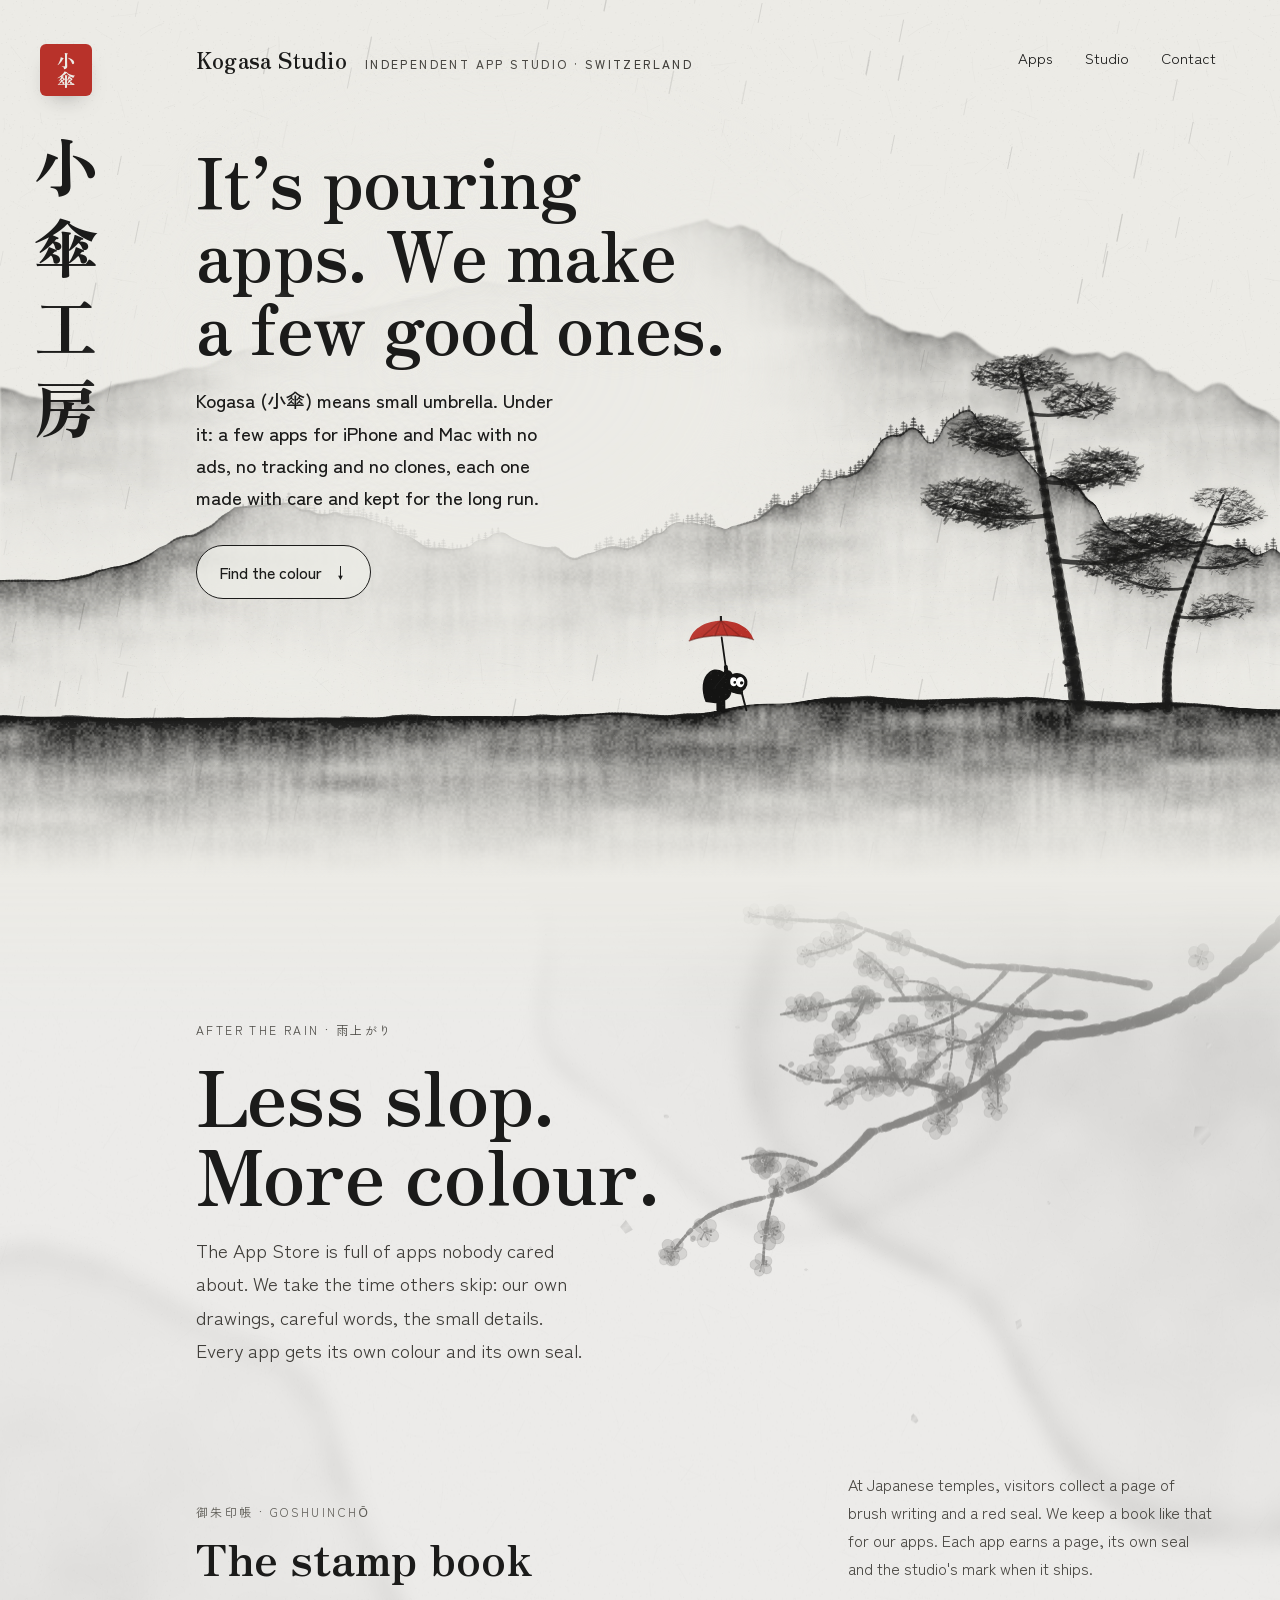
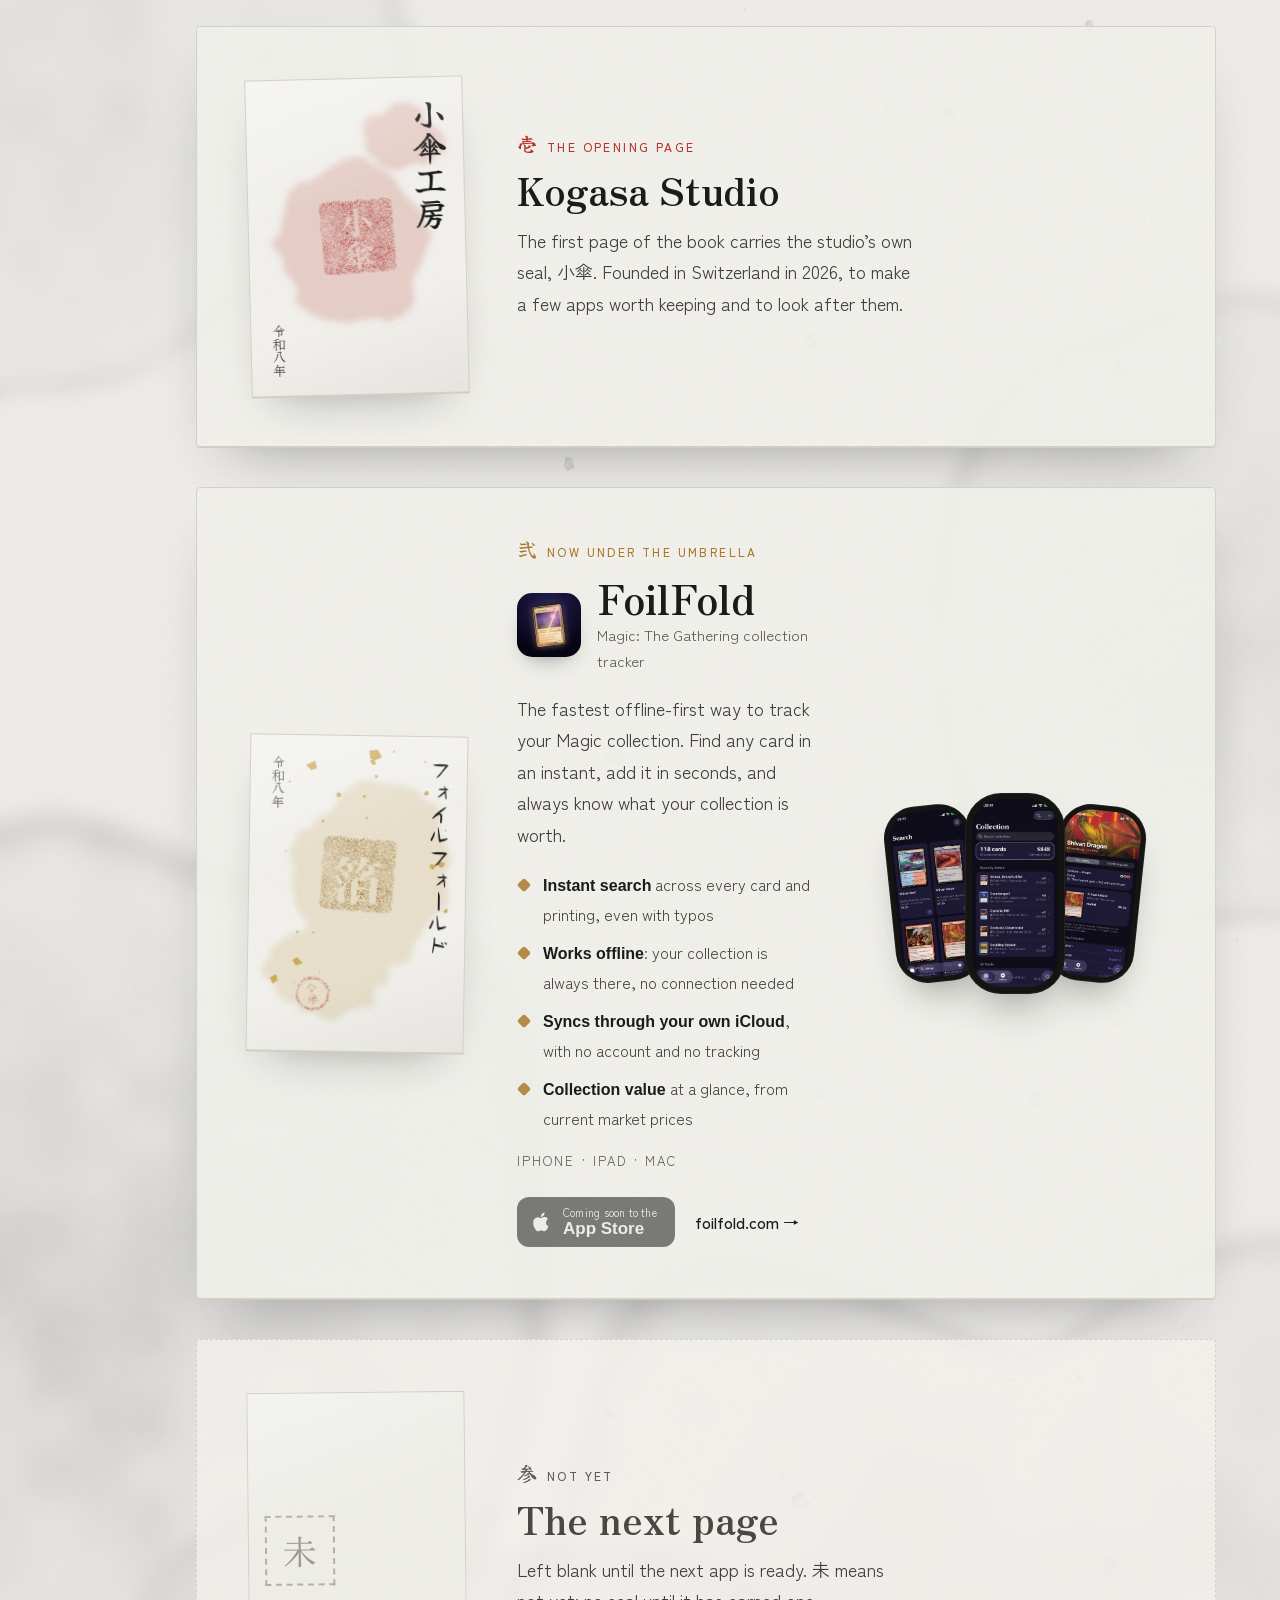
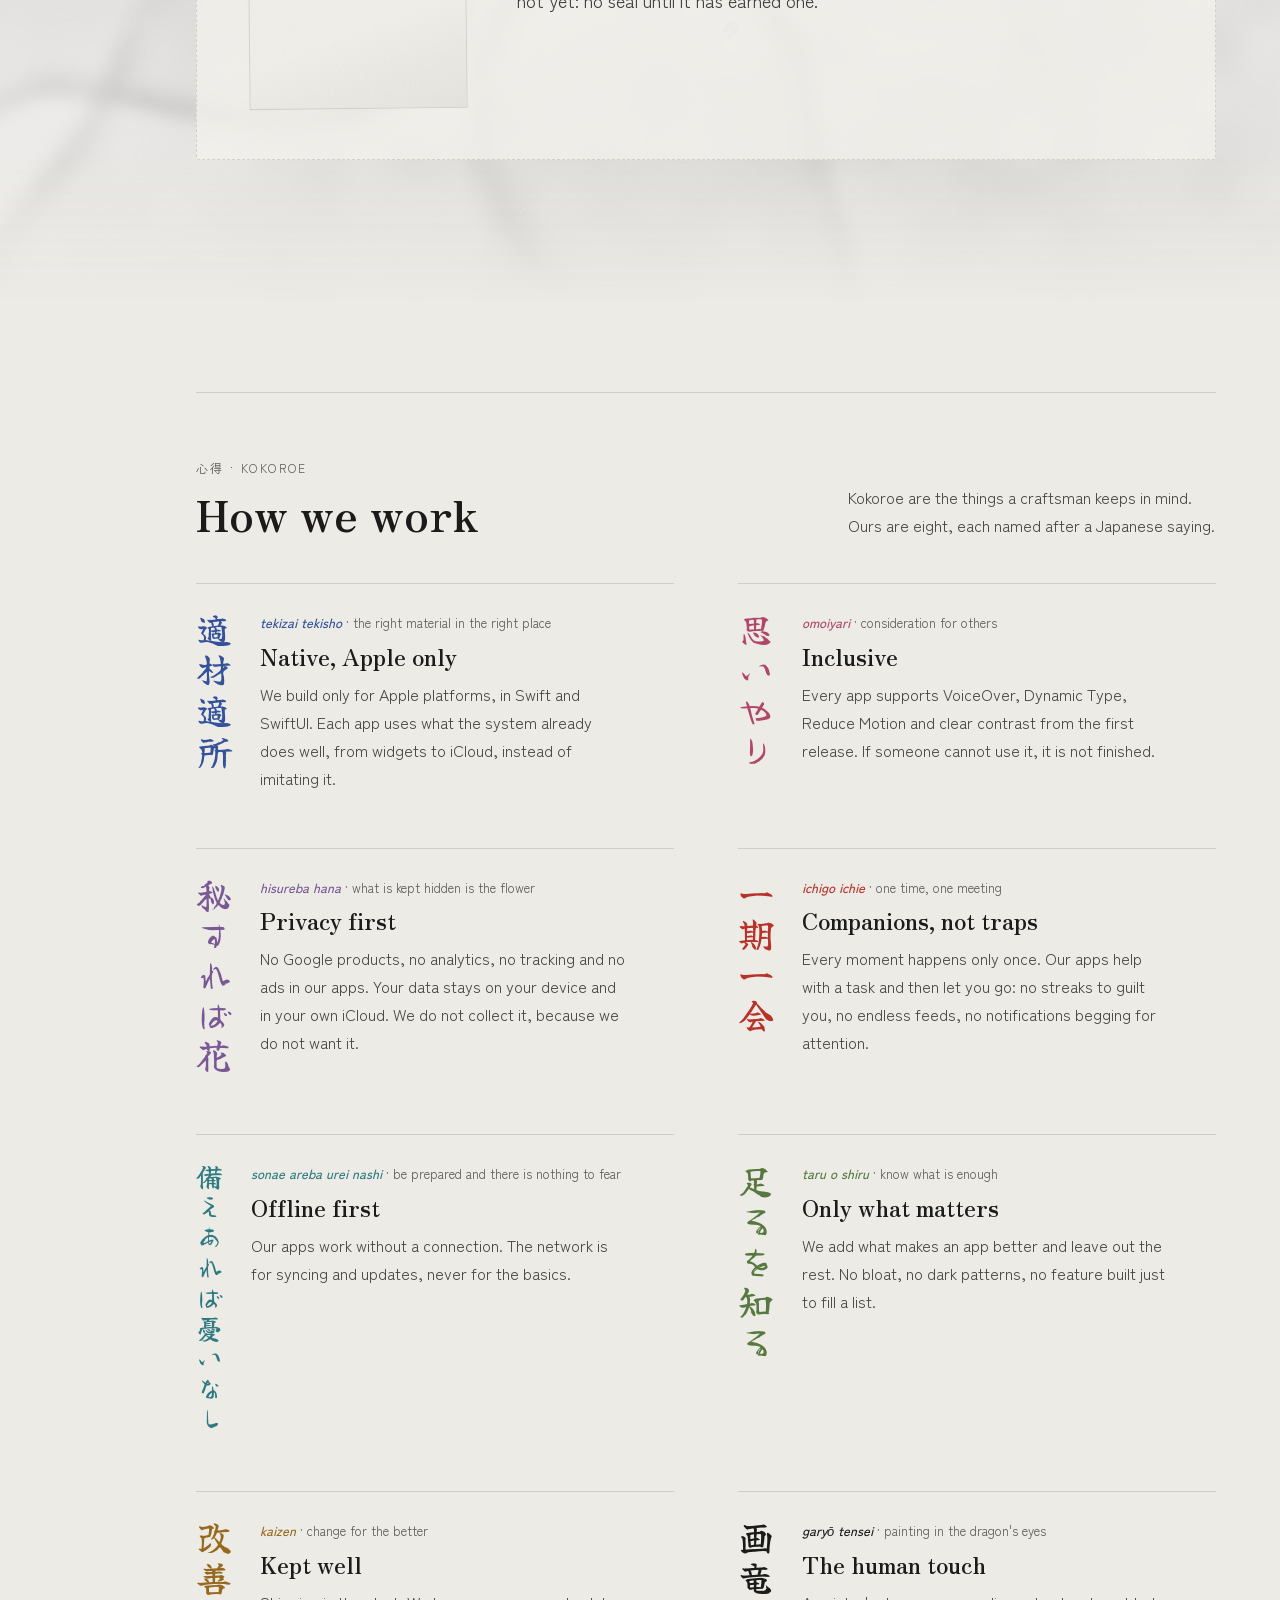
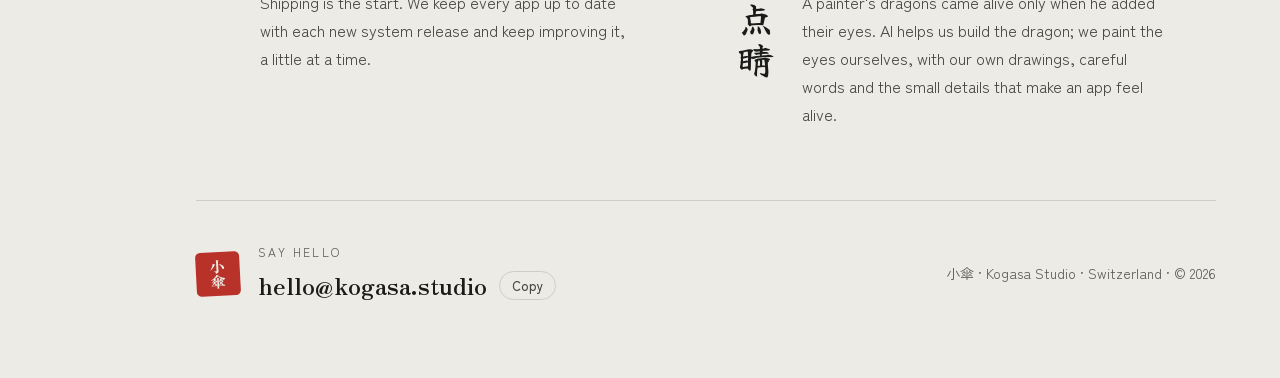
==== commit ebc38dd3: "Turn the stamp book into chapter cards with a FoilFold spotlight Each page of the stamp book now has" ====
--- a/index.html
+++ b/index.html
@@ -75,12 +75,13 @@
 
   <main class="content">
     <section id="apps" class="colour" aria-labelledby="colour-title">
+      <canvas class="colour__grey" aria-hidden="true"></canvas>
       <canvas class="colour__paint" aria-hidden="true"></canvas>
       <div class="colour__inner">
       <div class="manifesto">
         <p class="eyebrow">After the rain · 雨上がり</p>
         <h2 id="colour-title">Less slop.<br>More colour.</h2>
-        <p>The App Store is flooded with clones, ad-stuffed templates and apps nobody cared about. We build with AI too, and spend the time it saves on the part that matters: we draw our own visuals, sweat the details, and give every app its own colour and its own seal.</p>
+        <p>The App Store is full of apps nobody cared about. We take the time others skip: our own drawings, careful words, the small details. Every app gets its own colour and its own seal.</p>
       </div>
 
       <div class="book">
@@ -92,9 +93,10 @@
         <p class="section-head__text">At Japanese temples, visitors collect a page of brush writing and a red seal. We keep a book like that for our apps. Each app earns a page, its own seal and the studio's mark when it ships.</p>
       </div>
 
-      <div class="sheets" role="list">
-        <figure class="sheet" role="listitem" style="--hue: #C8463A; --tilt: -1.4deg">
-          <div class="page" aria-hidden="true">
+      <div class="chapters">
+        <article class="chapter" aria-labelledby="studio-page-title">
+          <figure class="sheet" style="--hue: #C8463A; --tilt: -1.4deg">
+            <div class="page" aria-hidden="true">
             <svg class="page__wash" viewBox="0 0 110 160" preserveAspectRatio="none">
               <g filter="url(#bleed)">
                 <ellipse cx="52" cy="84" rx="38" ry="42"/>
@@ -105,14 +107,17 @@
             <span class="stamp" style="--r: -3deg"><svg class="seal-svg" viewBox="0 0 100 100"><g filter="url(#hanko)"><rect x="3" y="3" width="94" height="94" rx="5" fill="currentColor"/><text x="50" y="30" text-anchor="middle" dominant-baseline="central" font-size="42" fill="#F6F5F0">小</text><text x="50" y="72" text-anchor="middle" dominant-baseline="central" font-size="42" fill="#F6F5F0">傘</text></g></svg></span>
             <span class="page__date page__date--bottom">令和八年</span>
           </div>
-          <figcaption>
-            <h3>The studio</h3>
-            <p>The first page. Founded in Switzerland, 2026.</p>
-          </figcaption>
-        </figure>
-
-        <figure class="sheet" role="listitem" style="--hue: #C9A24B; --tilt: 0.9deg">
-          <div class="page" aria-hidden="true">
+          </figure>
+          <div class="chapter__text">
+            <p class="eyebrow"><span class="chapter__num" lang="ja">壱</span> The opening page</p>
+            <h3 id="studio-page-title" class="chapter__title">Kogasa Studio</h3>
+            <p class="chapter__pitch">The first page of the book carries the studio’s own seal, 小傘. Founded in Switzerland in 2026, to make a few apps worth keeping and to look after them.</p>
+          </div>
+        </article>
+
+        <article class="chapter chapter--app" aria-labelledby="foilfold-title" style="--accent: var(--gold)">
+          <figure class="sheet" style="--hue: #C9A24B; --tilt: 0.9deg">
+            <div class="page" aria-hidden="true">
             <svg class="page__wash" viewBox="0 0 110 160" preserveAspectRatio="none">
               <g filter="url(#bleed)">
                 <ellipse cx="62" cy="70" rx="40" ry="46"/>
@@ -149,25 +154,54 @@
             </svg>
             <span class="page__title page__title--long">フォイルフォールド</span>
             <span class="stamp" style="--r: 4deg; --top: 44%; --stamp: var(--gold)"><svg class="seal-svg" viewBox="0 0 100 100"><g filter="url(#hanko)"><rect x="3" y="3" width="94" height="94" rx="5" fill="currentColor"/><text x="50" y="54" text-anchor="middle" dominant-baseline="central" font-size="68" fill="#F6F5F0">箔</text></g></svg></span>
-            <span class="stamp stamp--mark" style="--r: -9deg; --top: 82%; --left: 30%; --size: 42px; --delay: .35s"><svg class="seal-svg" viewBox="0 0 100 100"><g filter="url(#hanko)" fill="currentColor"><circle cx="50" cy="50" r="44" fill="none" stroke="currentColor" stroke-width="7"/><text x="50" y="33" text-anchor="middle" dominant-baseline="central" font-size="30">小</text><text x="50" y="66" text-anchor="middle" dominant-baseline="central" font-size="30">傘</text></g></svg></span>
+            <span class="stamp stamp--mark" style="--r: -9deg; --top: 82%; --left: 30%; --delay: .35s"><svg class="seal-svg" viewBox="0 0 100 100"><g filter="url(#hanko)" fill="currentColor"><circle cx="50" cy="50" r="44" fill="none" stroke="currentColor" stroke-width="7"/><text x="50" y="33" text-anchor="middle" dominant-baseline="central" font-size="30">小</text><text x="50" y="66" text-anchor="middle" dominant-baseline="central" font-size="30">傘</text></g></svg></span>
             <span class="page__date page__date--top">令和八年</span>
           </div>
-          <figcaption>
-            <h3><img src="assets/foilfold-icon.png" alt="" width="28" height="28">FoilFold</h3>
-            <p>The fastest offline-first way to track your Magic: The Gathering collection, on iPhone and Mac. Seal: 箔, gold foil.</p>
-            <a href="https://foilfold.com">foilfold.com</a>
-          </figcaption>
-        </figure>
-
-        <figure class="sheet sheet--empty" role="listitem" style="--tilt: -0.6deg">
-          <div class="page page--blank" aria-hidden="true">
+          </figure>
+          <div class="chapter__text">
+          <p class="eyebrow"><span class="chapter__num" lang="ja">弐</span> Now under the umbrella</p>
+          <div class="chapter__name">
+            <img src="assets/foilfold-icon.png" alt="" width="64" height="64">
+            <div>
+              <h3 id="foilfold-title">FoilFold</h3>
+              <p class="chapter__kind">Magic: The Gathering collection tracker</p>
+            </div>
+          </div>
+          <p class="chapter__pitch">The fastest offline-first way to track your Magic collection. Find any card in an instant, add it in seconds, and always know what your collection is worth.</p>
+          <ul class="chapter__features">
+            <li><strong>Instant search</strong> across every card and printing, even with typos</li>
+            <li><strong>Works offline</strong>: your collection is always there, no connection needed</li>
+            <li><strong>Syncs through your own iCloud</strong>, with no account and no tracking</li>
+            <li><strong>Collection value</strong> at a glance, from current market prices</li>
+          </ul>
+          <p class="chapter__platforms">iPhone · iPad · Mac</p>
+          <div class="chapter__actions">
+            <span class="store-badge" aria-disabled="true">
+              <svg viewBox="0 0 24 24" width="22" height="22" aria-hidden="true"><path fill="currentColor" d="M16.37 12.62c-.03-2.6 2.13-3.86 2.22-3.92-1.21-1.77-3.09-2.01-3.76-2.04-1.6-.16-3.12.94-3.94.94-.81 0-2.06-.92-3.39-.89-1.74.03-3.35 1.01-4.25 2.57-1.81 3.14-.46 7.79 1.3 10.34.86 1.24 1.89 2.64 3.23 2.59 1.3-.05 1.79-.84 3.36-.84 1.56 0 2.01.84 3.38.81 1.4-.02 2.28-1.27 3.13-2.52.99-1.44 1.39-2.84 1.42-2.91-.03-.01-2.72-1.04-2.75-4.13zM13.79 4.98c.71-.86 1.19-2.06 1.06-3.25-1.02.04-2.26.68-3 1.54-.66.76-1.23 1.98-1.08 3.15 1.14.09 2.3-.58 3.02-1.44z"/></svg>
+              <span><small>Coming soon to the</small>App Store</span>
+            </span>
+            <a class="chapter__link" href="https://foilfold.com">foilfold.com <span aria-hidden="true">→</span></a>
+          </div>
+        </div>
+          <div class="chapter__phones" aria-label="FoilFold screenshots">
+          <figure class="phone phone--left"><img src="assets/foilfold/search.jpg" alt="Searching for Shivan cards, shown as a grid of card images with prices" width="478" height="1040" loading="lazy"></figure>
+          <figure class="phone phone--center"><img src="assets/foilfold/collection.jpg" alt="The collection screen: 118 cards worth an estimated $848, with recently added cards" width="478" height="1040" loading="lazy"></figure>
+          <figure class="phone phone--right"><img src="assets/foilfold/card.jpg" alt="The Shivan Dragon card page with its text, printing, price and options to add it to the collection" width="478" height="1040" loading="lazy"></figure>
+        </div>
+        </article>
+
+        <article class="chapter chapter--next" aria-labelledby="next-page-title">
+          <figure class="sheet sheet--empty" style="--tilt: -0.6deg">
+            <div class="page page--blank" aria-hidden="true">
             <span class="stamp-outline">未</span>
           </div>
-          <figcaption>
-            <h3>Next page</h3>
-            <p>Left blank until the next app ships. 未 means not yet.</p>
-          </figcaption>
-        </figure>
+          </figure>
+          <div class="chapter__text">
+            <p class="eyebrow"><span class="chapter__num" lang="ja">参</span> Not yet</p>
+            <h3 id="next-page-title" class="chapter__title">The next page</h3>
+            <p class="chapter__pitch">Left blank until the next app is ready. 未 means not yet: no seal until it has earned one.</p>
+          </div>
+        </article>
       </div>
       </div>
       </div>
--- a/styles.css
+++ b/styles.css
@@ -260,15 +260,19 @@
   padding: 140px var(--gutter) 120px calc(var(--rail) + var(--gutter));
   scroll-margin-top: 0;
 }
+/* Two copies of the painting: a grey one underneath, and the colour one fading in over it.
+   Only opacity changes while scrolling, which the GPU handles cheaply. */
+.colour__grey,
 .colour__paint {
   position: absolute; inset: 0; width: 100%; height: 100%;
   display: block;
-  filter: grayscale(calc(1 - var(--colour))) saturate(calc(0.6 + 0.5 * var(--colour)));
   opacity: 0;
   -webkit-mask-image: linear-gradient(180deg, transparent 0, #000 140px, #000 calc(100% - 140px), transparent 100%);
           mask-image: linear-gradient(180deg, transparent 0, #000 140px, #000 calc(100% - 140px), transparent 100%);
 }
-.colour__paint.is-ready { opacity: calc(0.5 + 0.5 * var(--colour)); }
+.colour__paint { will-change: opacity; }
+.colour__grey.is-ready { opacity: .5; }
+.colour__paint.is-ready { opacity: var(--colour); }
 .colour__inner { position: relative; }
 
 .manifesto { max-width: 660px; margin-bottom: 104px; }
@@ -286,7 +290,6 @@
 
 /* The stamp book: loose sheets laid on the table, each slightly askew.
    A sheet straightens and lifts when you point at it. */
-.sheets { display: grid; grid-template-columns: repeat(3, minmax(0, 1fr)); gap: 40px 32px; }
 .sheet { margin: 0; }
 .sheet .page {
   transform: rotate(var(--tilt, 0deg));
@@ -296,12 +299,83 @@
   transform: rotate(0deg) translateY(-8px);
   box-shadow: 0 2px 0 #CFCCC2, 0 36px 56px -30px rgba(27, 27, 26, .5);
 }
-.sheet figcaption { padding: 22px 4px 0; }
-.sheet h3 { margin: 0; display: flex; align-items: center; gap: 10px; font-weight: 700; font-size: 20px; line-height: 1.5; }
-.sheet h3 img { width: 28px; height: 28px; border-radius: 7px; }
-.sheet figcaption p { margin: 4px 0; color: var(--muted); font-size: 15px; }
-.sheet figcaption a { font-size: 15px; }
-.sheet--empty h3 { color: var(--ink-3); }
+
+/* Chapters: each page of the stamp book gets its own card, with the stamped sheet on the
+   left. App chapters add what the app does, how to get it, and a few screens. */
+.chapters { display: grid; gap: 40px; }
+.chapter {
+  position: relative;
+  display: grid;
+  grid-template-columns: clamp(170px, 17vw, 220px) minmax(0, 1fr);
+  gap: clamp(32px, 4vw, 56px);
+  align-items: center;
+  padding: clamp(28px, 4vw, 56px);
+  background: rgba(246, 245, 240, .9) url("data:image/svg+xml,%3Csvg xmlns='http://www.w3.org/2000/svg' width='180' height='180'%3E%3Cfilter id='n'%3E%3CfeTurbulence type='fractalNoise' baseFrequency='.85' numOctaves='2' stitchTiles='stitch'/%3E%3CfeColorMatrix values='0 0 0 0 .1  0 0 0 0 .1  0 0 0 0 .1  0 0 0 .07 0'/%3E%3C/filter%3E%3Crect width='100%25' height='100%25' filter='url(%23n)'/%3E%3C/svg%3E");
+  border: 1px solid #D3D0C6;
+  border-radius: 4px;
+  box-shadow: 0 1px 0 #CFCCC2, 0 30px 60px -36px rgba(27, 27, 26, .45);
+}
+.chapter--app { grid-template-columns: clamp(170px, 17vw, 220px) minmax(0, 1fr) minmax(0, 1fr); }
+/* sheets sit narrower inside a chapter card, so their brushwork and seals scale down */
+.chapter .page { padding: 20px 16px; }
+.chapter .page__title { font-size: clamp(28px, 2.6vw, 36px); }
+.chapter .page__title--long { font-size: clamp(19px, 1.75vw, 24px); }
+.chapter .page__date { font-size: 13px; }
+.chapter .stamp { --size: clamp(60px, 6vw, 78px); }
+.chapter .stamp--mark { --size: clamp(30px, 2.8vw, 36px); }
+.chapter .stamp-outline { width: 70px; height: 70px; font-size: 34px; }
+.chapter--next { background: rgba(243, 242, 236, .75); box-shadow: none; border-style: dashed; }
+.chapter .eyebrow { color: var(--accent, var(--seal)); font-weight: 500; display: flex; align-items: baseline; gap: 10px; }
+.chapter--next .eyebrow { color: var(--muted); }
+.chapter__num { font-family: var(--font-brush); font-size: 20px; letter-spacing: 0; text-transform: none; line-height: 1; }
+.chapter__title { margin: 12px 0 14px; font-weight: 900; font-size: clamp(28px, 3vw, 38px); line-height: 1.1; }
+.chapter--next .chapter__title { color: var(--ink-3); }
+.chapter__name { display: flex; align-items: center; gap: 16px; margin: 14px 0 18px; }
+.chapter__name img { width: 64px; height: 64px; border-radius: 15px; box-shadow: 0 10px 22px -12px rgba(27, 27, 26, .55); }
+.chapter__name h3 { margin: 0; font-weight: 900; font-size: clamp(30px, 3.2vw, 40px); line-height: 1.1; }
+.chapter__kind { margin: 2px 0 0; color: var(--muted); font-size: 15px; }
+.chapter__pitch { margin: 0 0 20px; font-size: 18px; color: var(--ink-2); max-width: 44ch; }
+.chapter__features { list-style: none; margin: 0 0 18px; padding: 0; display: grid; gap: 10px; }
+.chapter__features li { position: relative; padding-left: 26px; color: var(--ink-3); max-width: 48ch; }
+.chapter__features li::before {
+  content: ""; position: absolute; left: 2px; top: .62em;
+  width: 10px; height: 10px; border-radius: 2px;
+  background: var(--gold); transform: rotate(45deg); opacity: .85;
+}
+.chapter__features strong { color: var(--ink); font-weight: 700; }
+.chapter__platforms { margin: 0 0 24px; font-size: 13px; letter-spacing: .16em; text-transform: uppercase; color: var(--muted); }
+.chapter__actions { display: flex; align-items: center; gap: 20px; flex-wrap: wrap; }
+.store-badge {
+  display: inline-flex; align-items: center; gap: 10px;
+  padding: 9px 18px 9px 14px;
+  border-radius: 12px;
+  background: var(--ink); color: var(--paper);
+  opacity: .55;
+  cursor: default;
+}
+.store-badge span { display: flex; flex-direction: column; line-height: 1.15; font-weight: 700; font-size: 17px; }
+.store-badge small { font-weight: 400; font-size: 11px; letter-spacing: .02em; }
+.chapter__link { font-weight: 500; text-decoration: none; }
+.chapter__link:hover { text-decoration: underline; }
+
+.chapter__phones {
+  position: relative;
+  display: flex; justify-content: center; align-items: center;
+  padding-block: 12px;
+}
+.phone {
+  margin: 0;
+  width: 38%;
+  max-width: 230px;
+  border-radius: clamp(22px, 3vw, 36px);
+  padding: clamp(4px, .5vw, 7px);
+  background: #141413;
+  box-shadow: 0 0 0 1px rgba(255, 255, 255, .06) inset, 0 26px 46px -24px rgba(27, 27, 26, .6);
+}
+.phone img { width: 100%; height: auto; border-radius: clamp(18px, 2.5vw, 30px); }
+.phone--left  { transform: translateX(18%) rotate(-6deg) scale(.88); z-index: 1; }
+.phone--center { position: relative; z-index: 2; }
+.phone--right { transform: translateX(-18%) rotate(6deg) scale(.88); z-index: 1; }
 
 /* Pages */
 .page {
@@ -430,6 +504,11 @@
 
 /* ───────────── Small screens ───────────── */
 
+@media (max-width: 1180px) {
+  .chapter--app { grid-template-columns: clamp(170px, 20vw, 220px) minmax(0, 1fr); }
+  .chapter--app .chapter__phones { grid-column: 1 / -1; max-width: 640px; justify-self: center; width: 100%; }
+}
+
 @media (max-width: 900px) {
   .hero__grid { grid-template-columns: minmax(0, 1fr); }
   .tate { display: none; }
@@ -437,7 +516,8 @@
   .content { padding-left: var(--gutter); }
   .colour { margin-left: calc(-1 * var(--gutter)); padding-left: var(--gutter); padding-top: 112px; }
   .manifesto { margin-bottom: 72px; }
-  .sheets { grid-template-columns: minmax(0, 1fr); max-width: 380px; margin-inline: auto; gap: 48px; }
+  .chapter, .chapter--app { grid-template-columns: minmax(0, 1fr); gap: 28px; }
+  .chapter .sheet { width: min(220px, 62%); }
   .tenets { grid-template-columns: minmax(0, 1fr); gap: 40px; }
 }
 
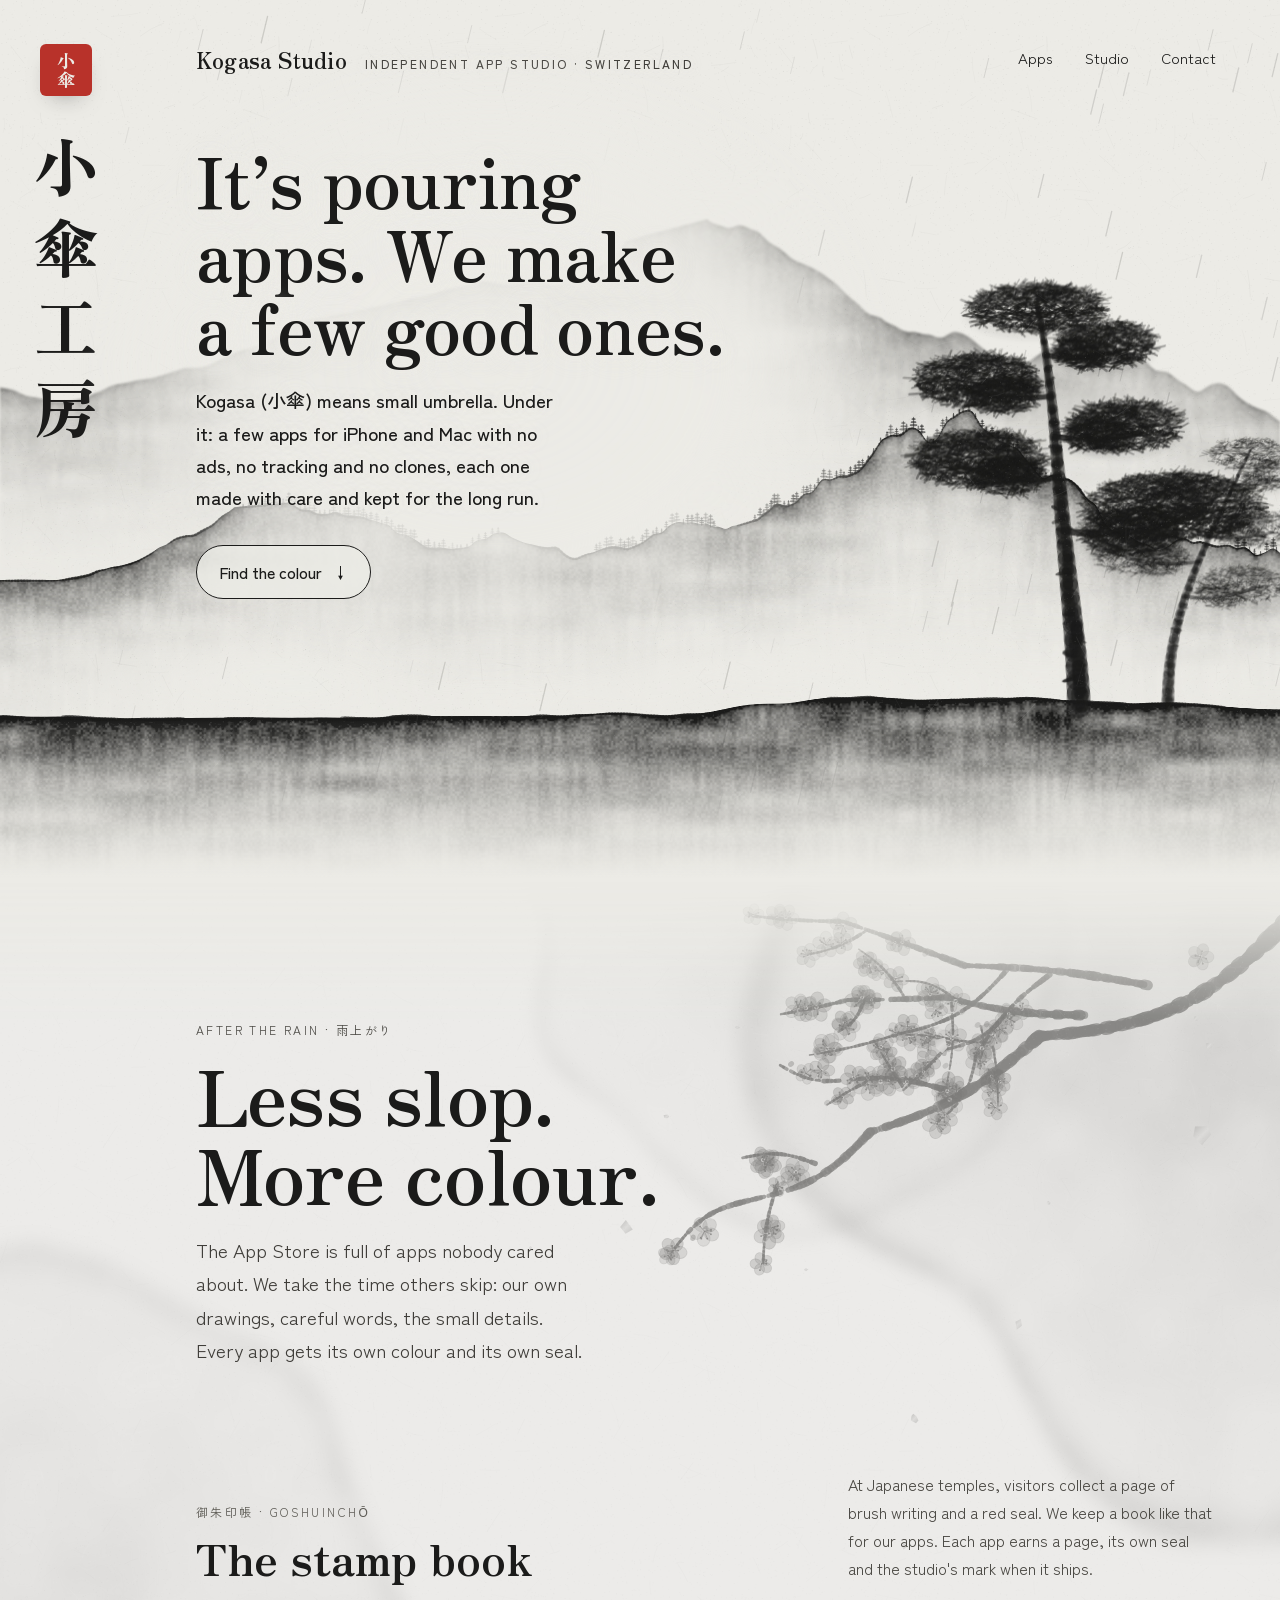
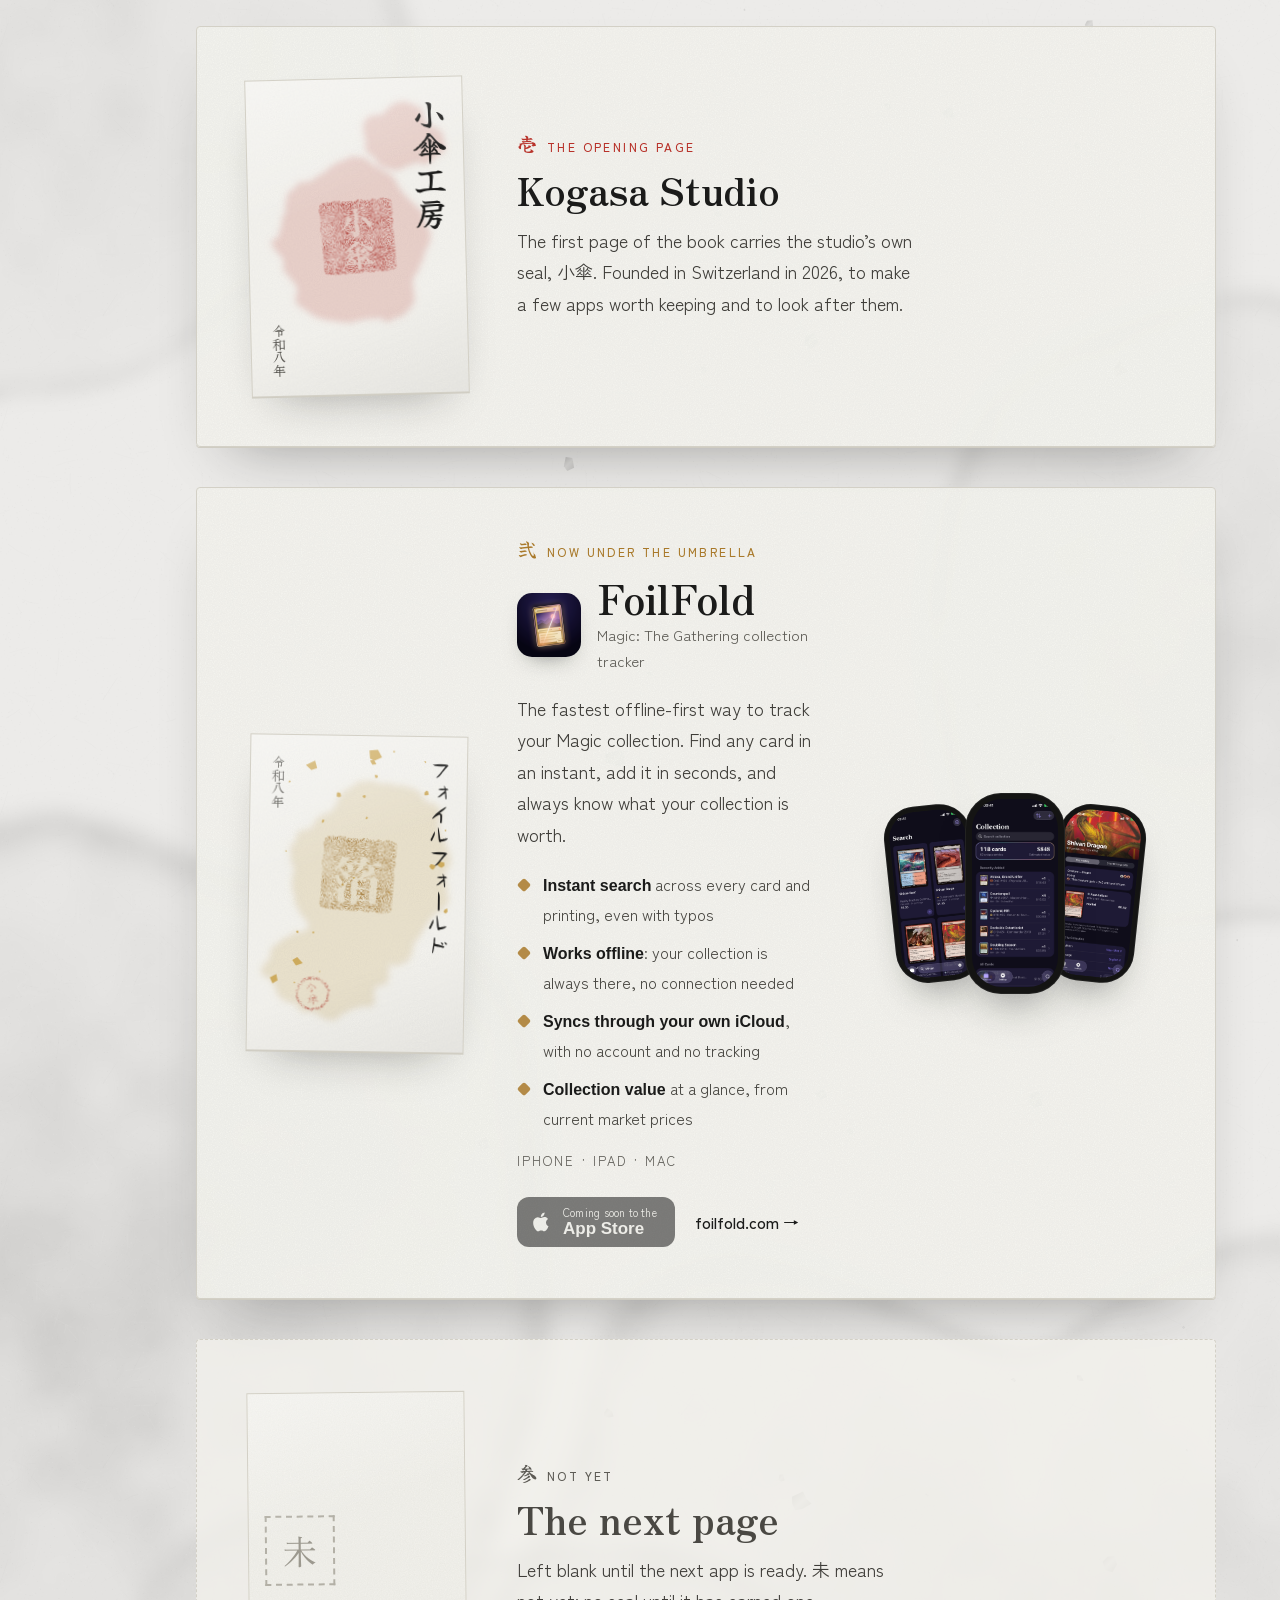
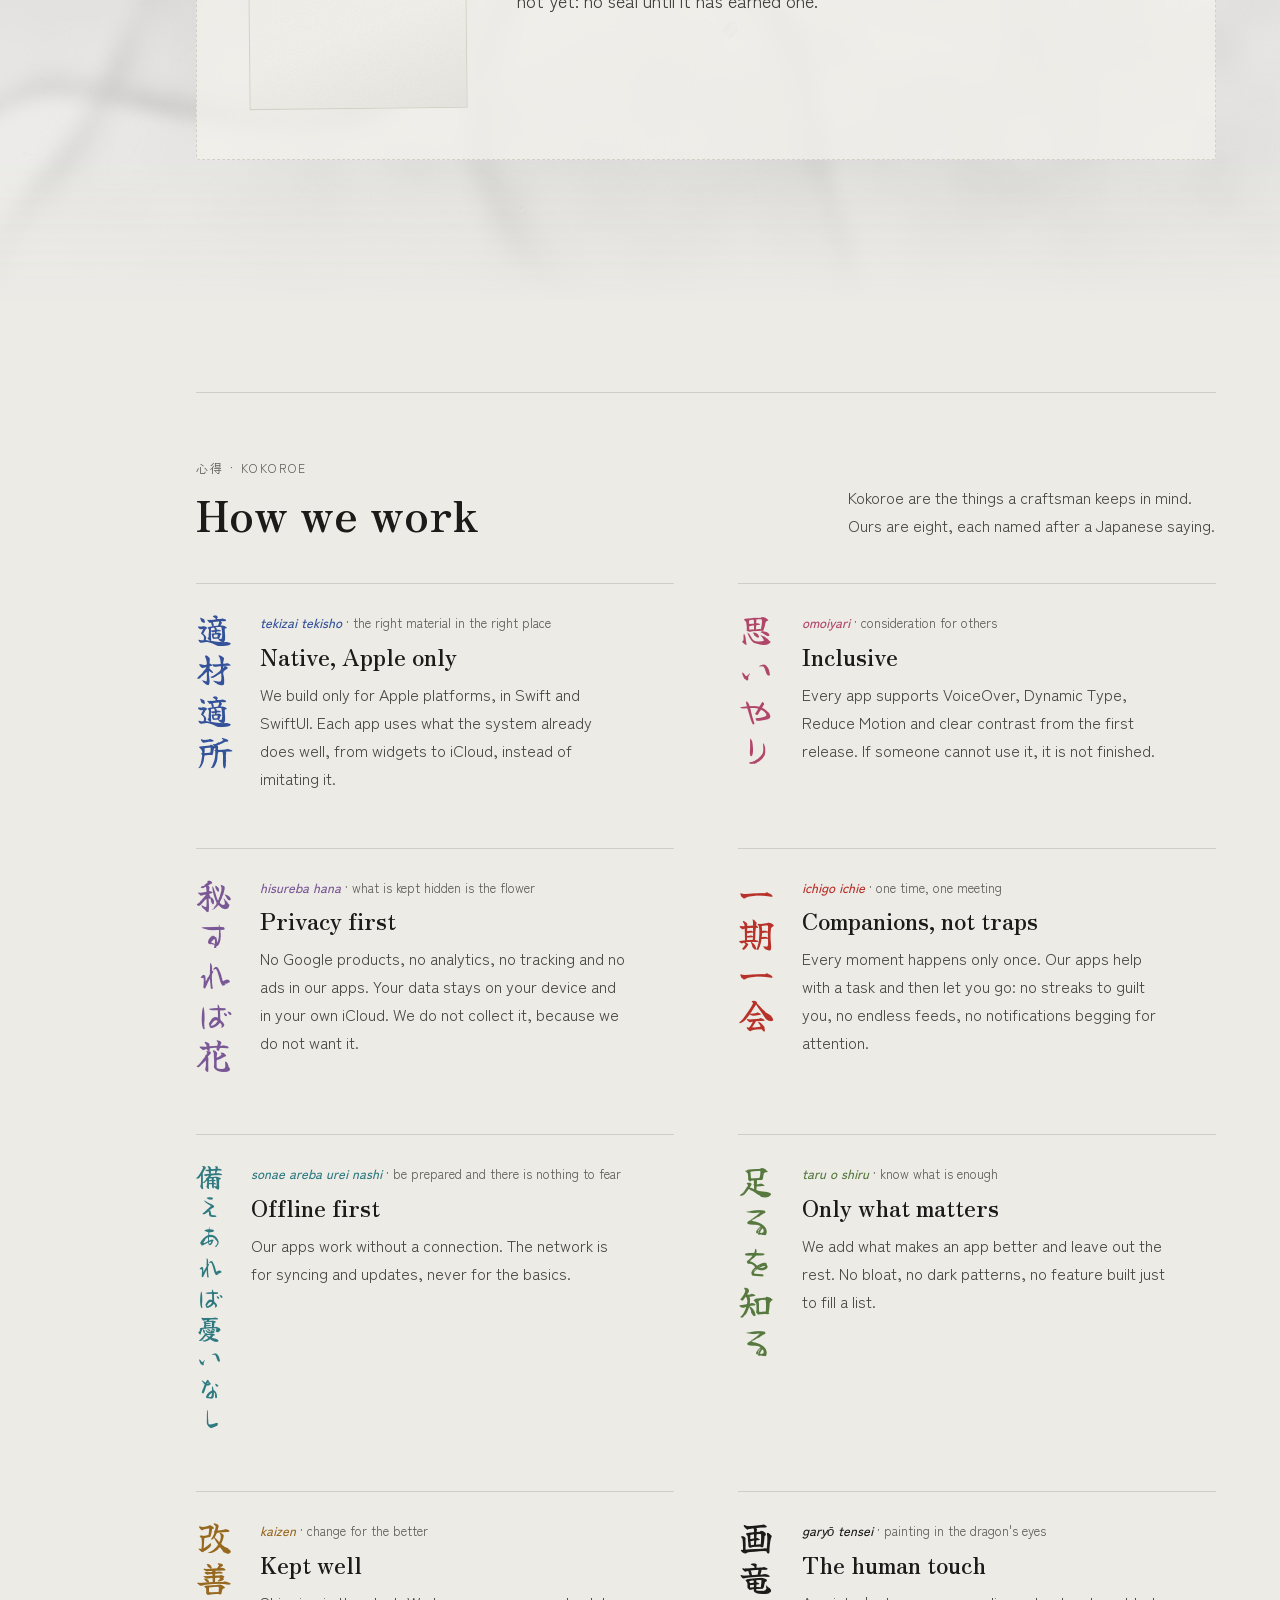
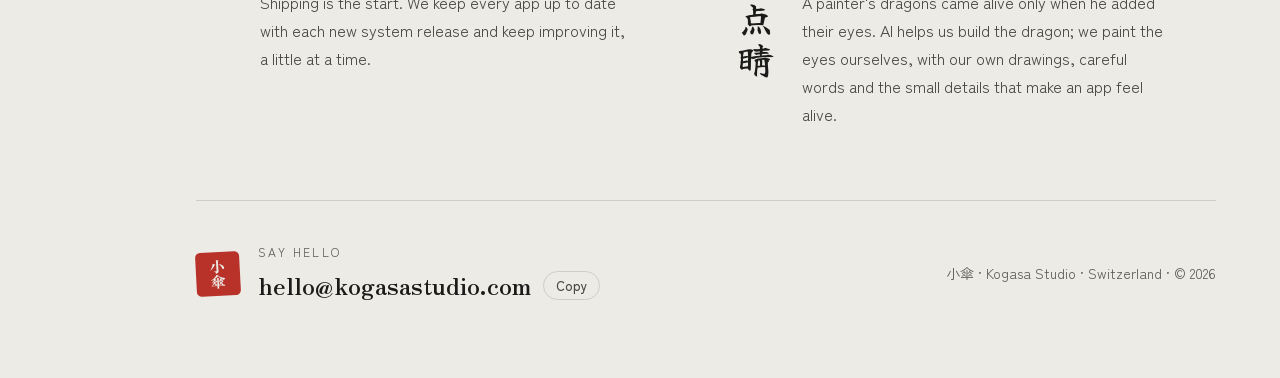
==== commit d99b1c56: "Serve the site at kogasastudio.com Co-Authored-By: Claude Opus 5.5 <noreply@anthropic.com>" ====
--- a/index.html
+++ b/index.html
@@ -288,7 +288,7 @@
         <span class="seal seal--md seal--tilt" aria-hidden="true">小傘</span>
         <div>
           <p class="eyebrow">Say hello</p>
-          <p class="email"><span id="email">hello@kogasa.studio</span> <button class="copy" type="button" data-copy="#email">Copy</button></p>
+          <p class="email"><span id="email">hello@kogasastudio.com</span> <button class="copy" type="button" data-copy="#email">Copy</button></p>
         </div>
       </div>
       <p class="footer__meta">小傘 · Kogasa Studio · Switzerland · © 2026</p>
--- a/styles.css
+++ b/styles.css
@@ -105,6 +105,8 @@
   will-change: transform;
 }
 .landscape__layer--fog:nth-child(4) canvas { animation-duration: 54s; animation-delay: -27s; }
+/* each pine has its own canvas, bent from its base by the wind (landscape.js) */
+.landscape__layer .landscape__tree { position: absolute; transform-origin: 50% 100%; will-change: transform; }
 @keyframes fog-drift { from { transform: translateX(-8.5%); } to { transform: translateX(8.5%); } }
 .landscape.is-ready .landscape__layer { opacity: 1; }
 
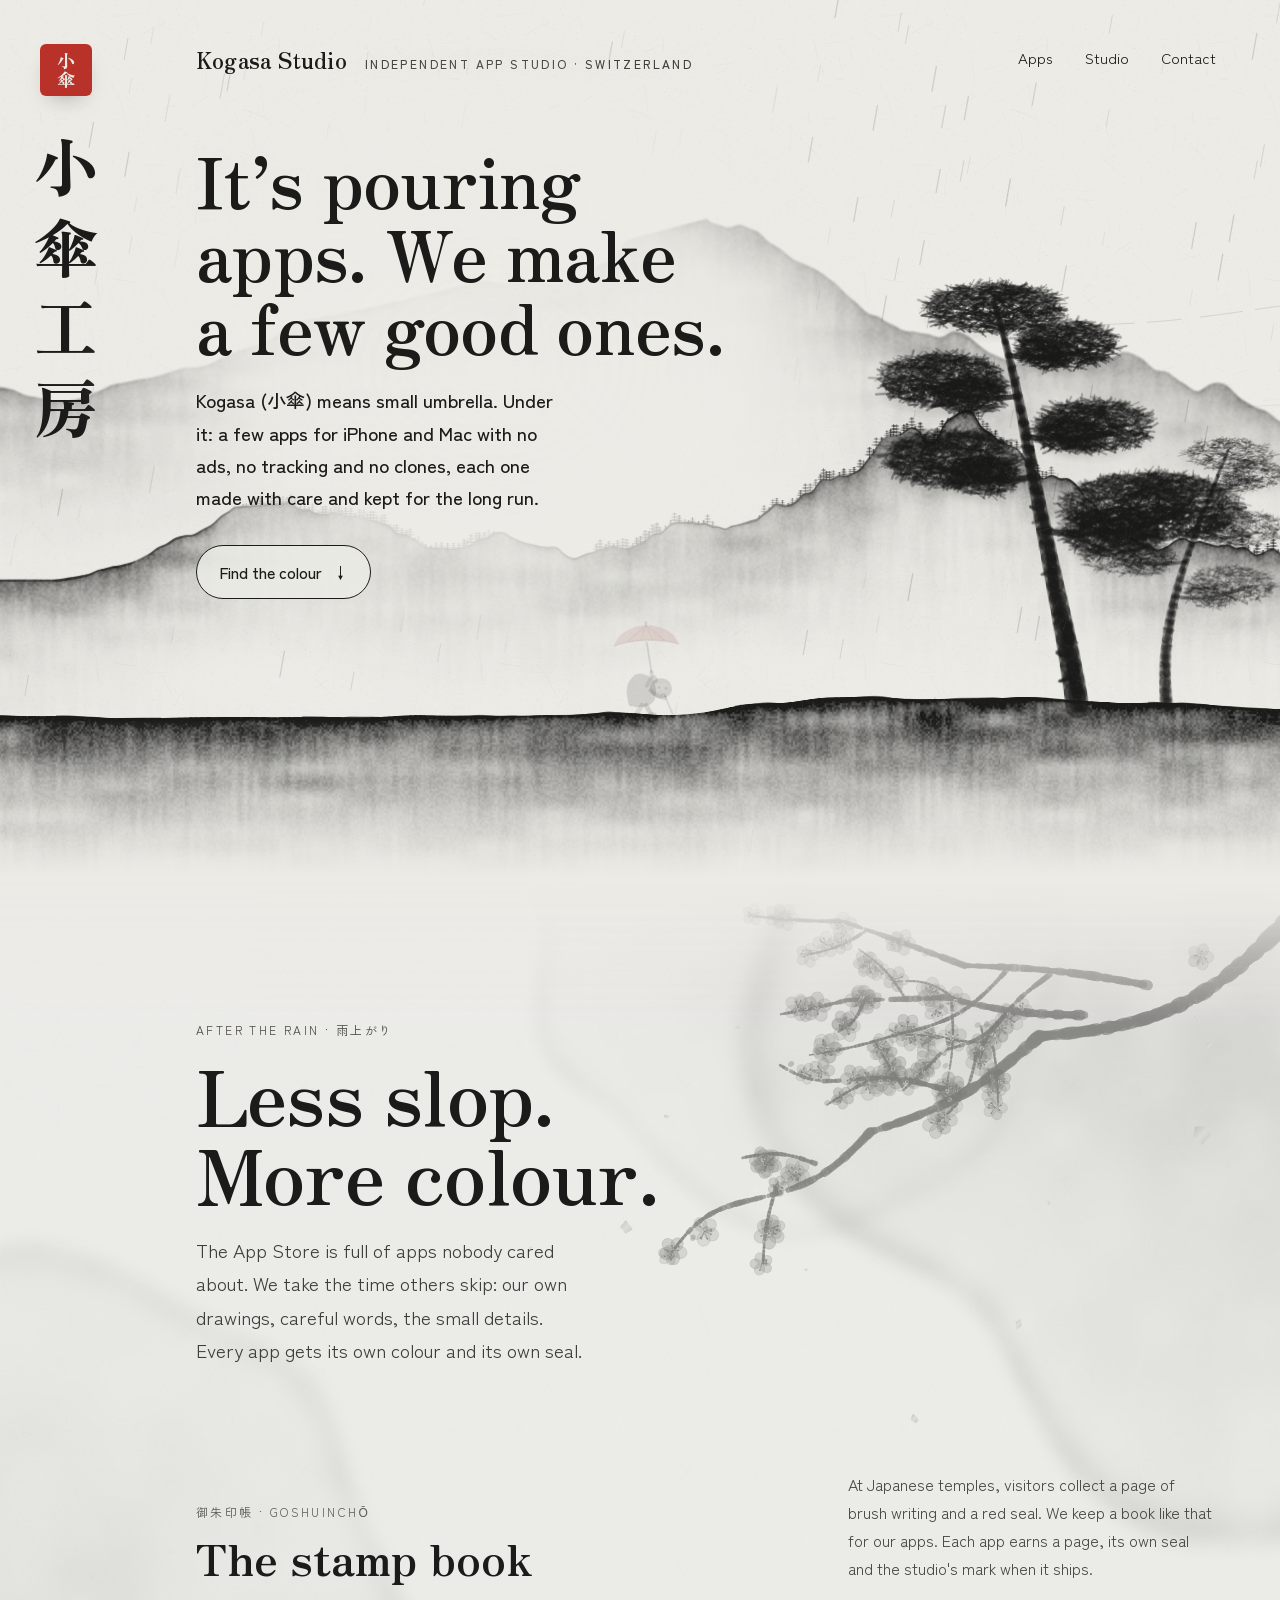
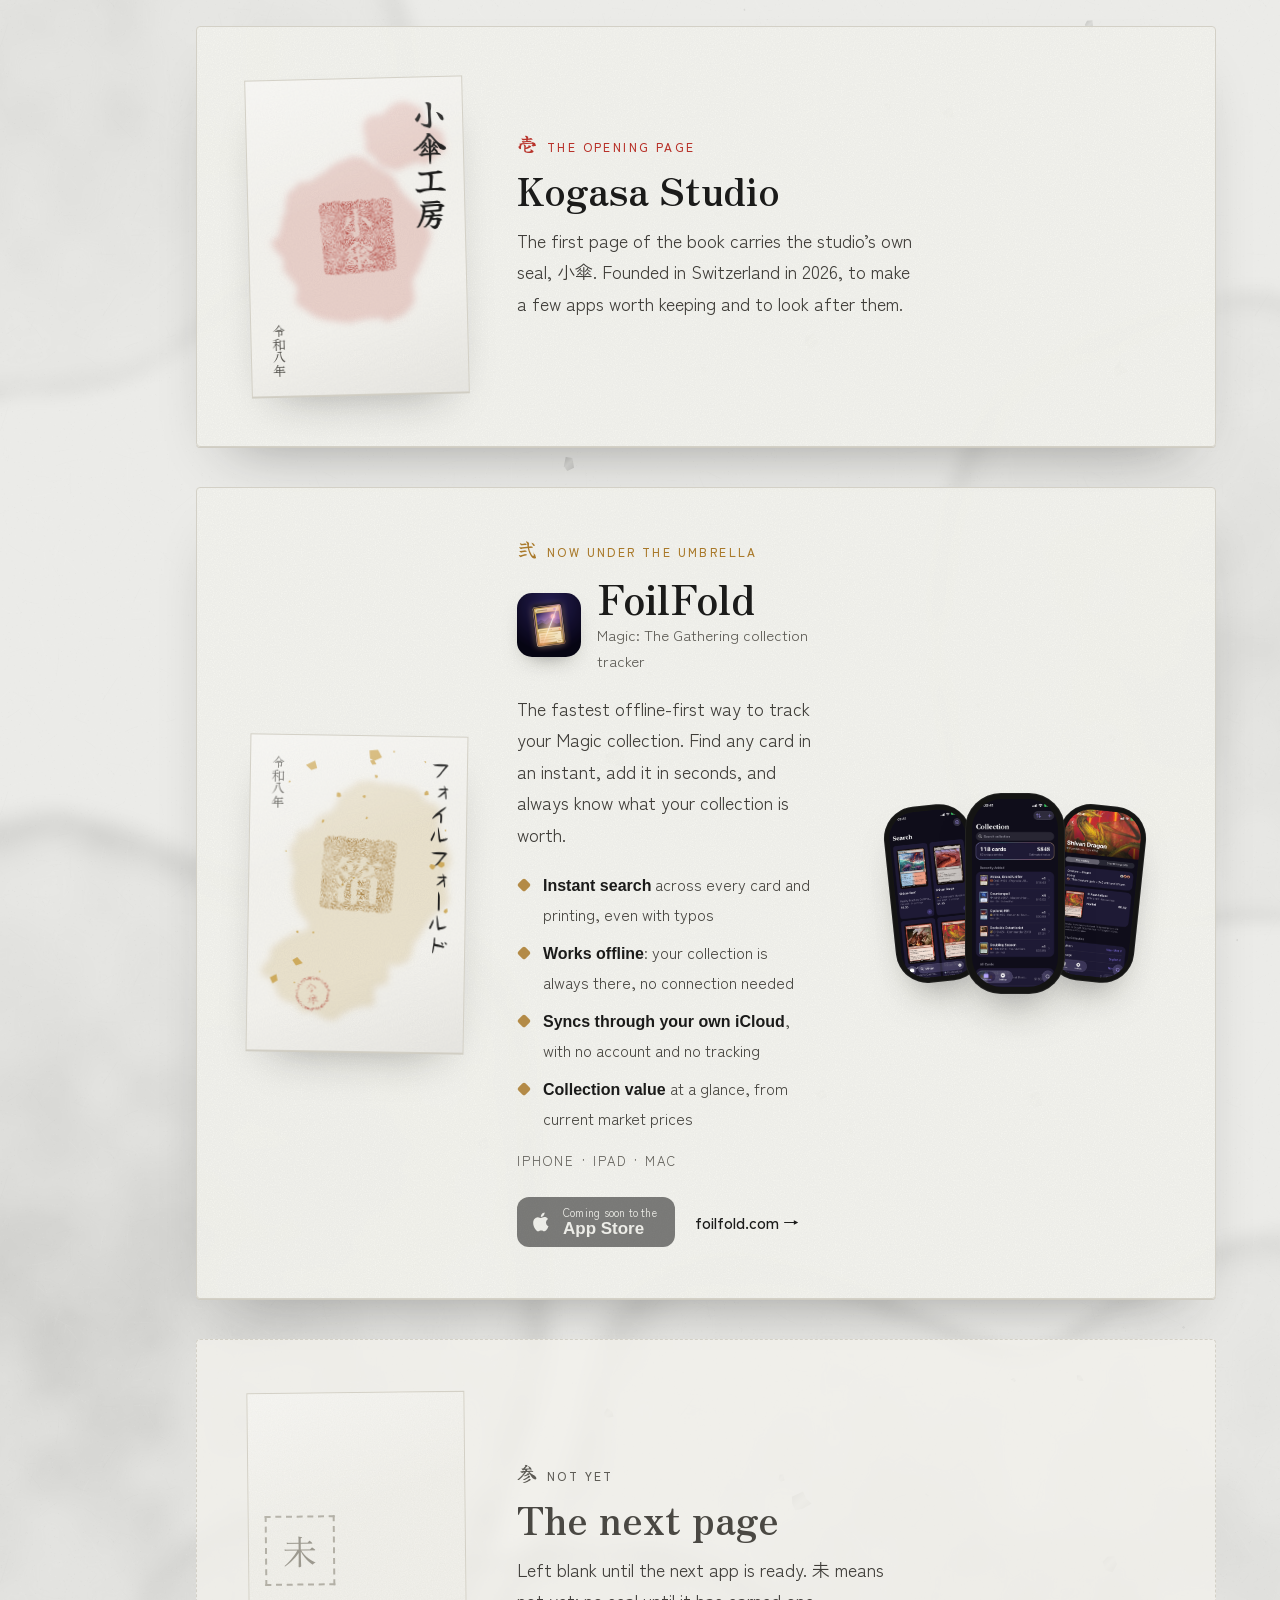
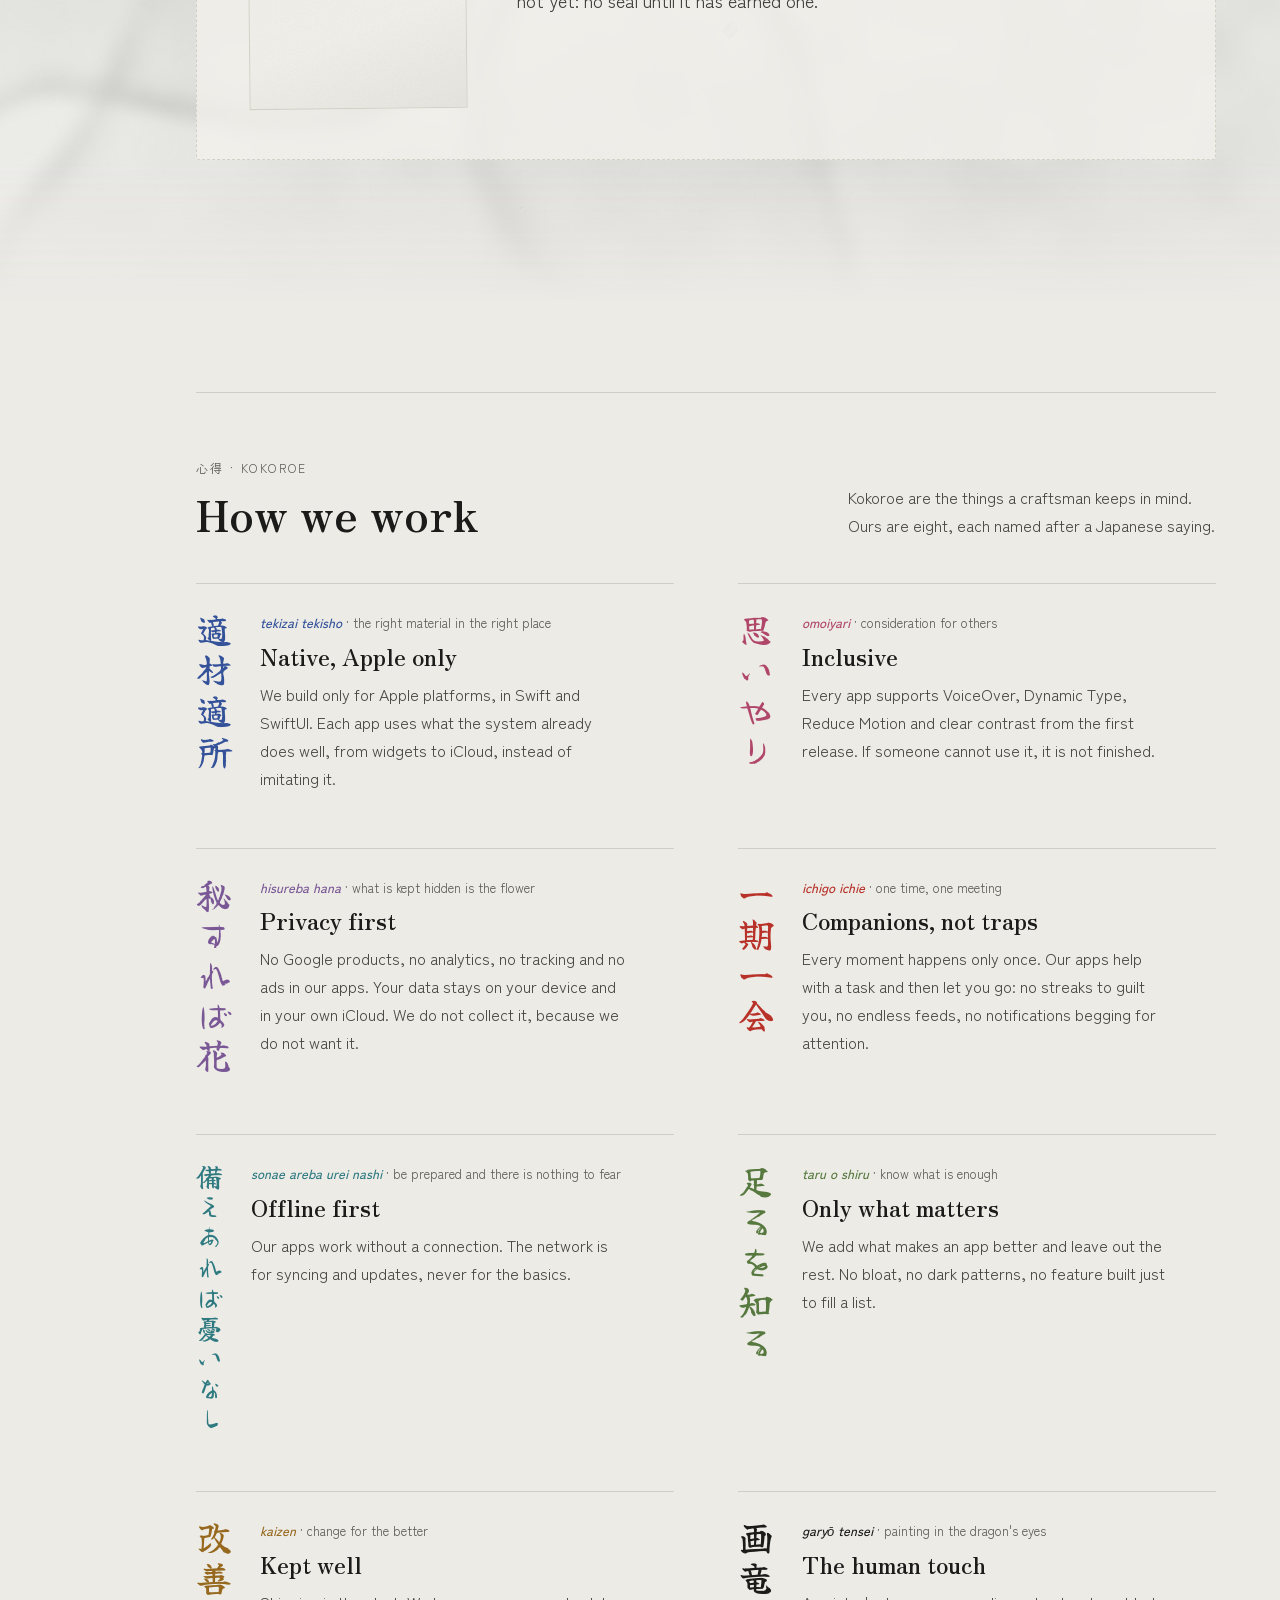
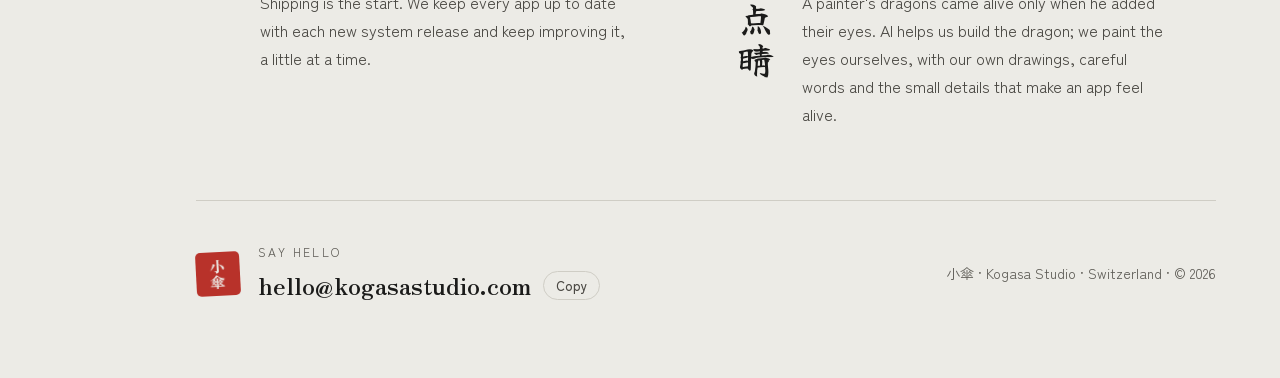
==== commit 82aef869: "Keep the page smooth while resizing - Paint the header's ink washes and mist with WebGL shaders (lan" ====
--- a/index.html
+++ b/index.html
@@ -16,6 +16,7 @@
   <link rel="stylesheet" href="styles.css">
   <script>document.documentElement.classList.add("js");</script>
   <script src="ink.js" defer></script>
+  <script src="landscape-gl.js" defer></script>
   <script src="landscape.js" defer></script>
   <script src="colour.js" defer></script>
   <script src="main.js" defer></script>
--- a/styles.css
+++ b/styles.css
@@ -207,7 +207,7 @@
   position: relative;
   isolation: isolate;
   max-width: 560px;
-  text-shadow: 0 0 1px rgba(236, 235, 230, 1), 0 0 8px rgba(236, 235, 230, .95), 0 0 18px rgba(236, 235, 230, .85), 0 0 32px rgba(236, 235, 230, .6);
+  text-shadow: 0 0 1px rgba(236, 235, 230, 1), 0 0 12px rgba(236, 235, 230, .9);
 }
 .hero__copy::before {
   content: "";
@@ -216,6 +216,7 @@
   z-index: -1;
   background: radial-gradient(closest-side, rgba(236, 235, 230, .96) 0%, rgba(236, 235, 230, .88) 60%, rgba(236, 235, 230, 0) 100%);
   filter: blur(14px);
+  will-change: transform;   /* its own layer: the blur is drawn once, not on every frame of a resize */
   pointer-events: none;
 }
 .hero h1 {
@@ -269,10 +270,8 @@
   position: absolute; inset: 0; width: 100%; height: 100%;
   display: block;
   opacity: 0;
-  -webkit-mask-image: linear-gradient(180deg, transparent 0, #000 140px, #000 calc(100% - 140px), transparent 100%);
-          mask-image: linear-gradient(180deg, transparent 0, #000 140px, #000 calc(100% - 140px), transparent 100%);
-}
-.colour__paint { will-change: opacity; }
+  will-change: transform, opacity;   /* own GPU layers, so resizing only rescales them */
+}
 .colour__grey.is-ready { opacity: .5; }
 .colour__paint.is-ready { opacity: var(--colour); }
 .colour__inner { position: relative; }
@@ -406,6 +405,8 @@
 .page__date--bottom { align-self: flex-end; }
 
 /* Seals: real impressions, inked through the #hanko filter in index.html */
+/* each on its own GPU layer, so the SVG ink filters run once instead of on every resize */
+.stamp, .seal, .page__wash { will-change: transform; }
 .stamp {
   position: absolute; left: var(--left, 50%); top: var(--top, 50%);
   width: var(--size, 96px); height: var(--size, 96px);
@@ -529,3 +530,4 @@
   .nav { gap: 20px; }
   .email { font-size: 20px; }
 }
+
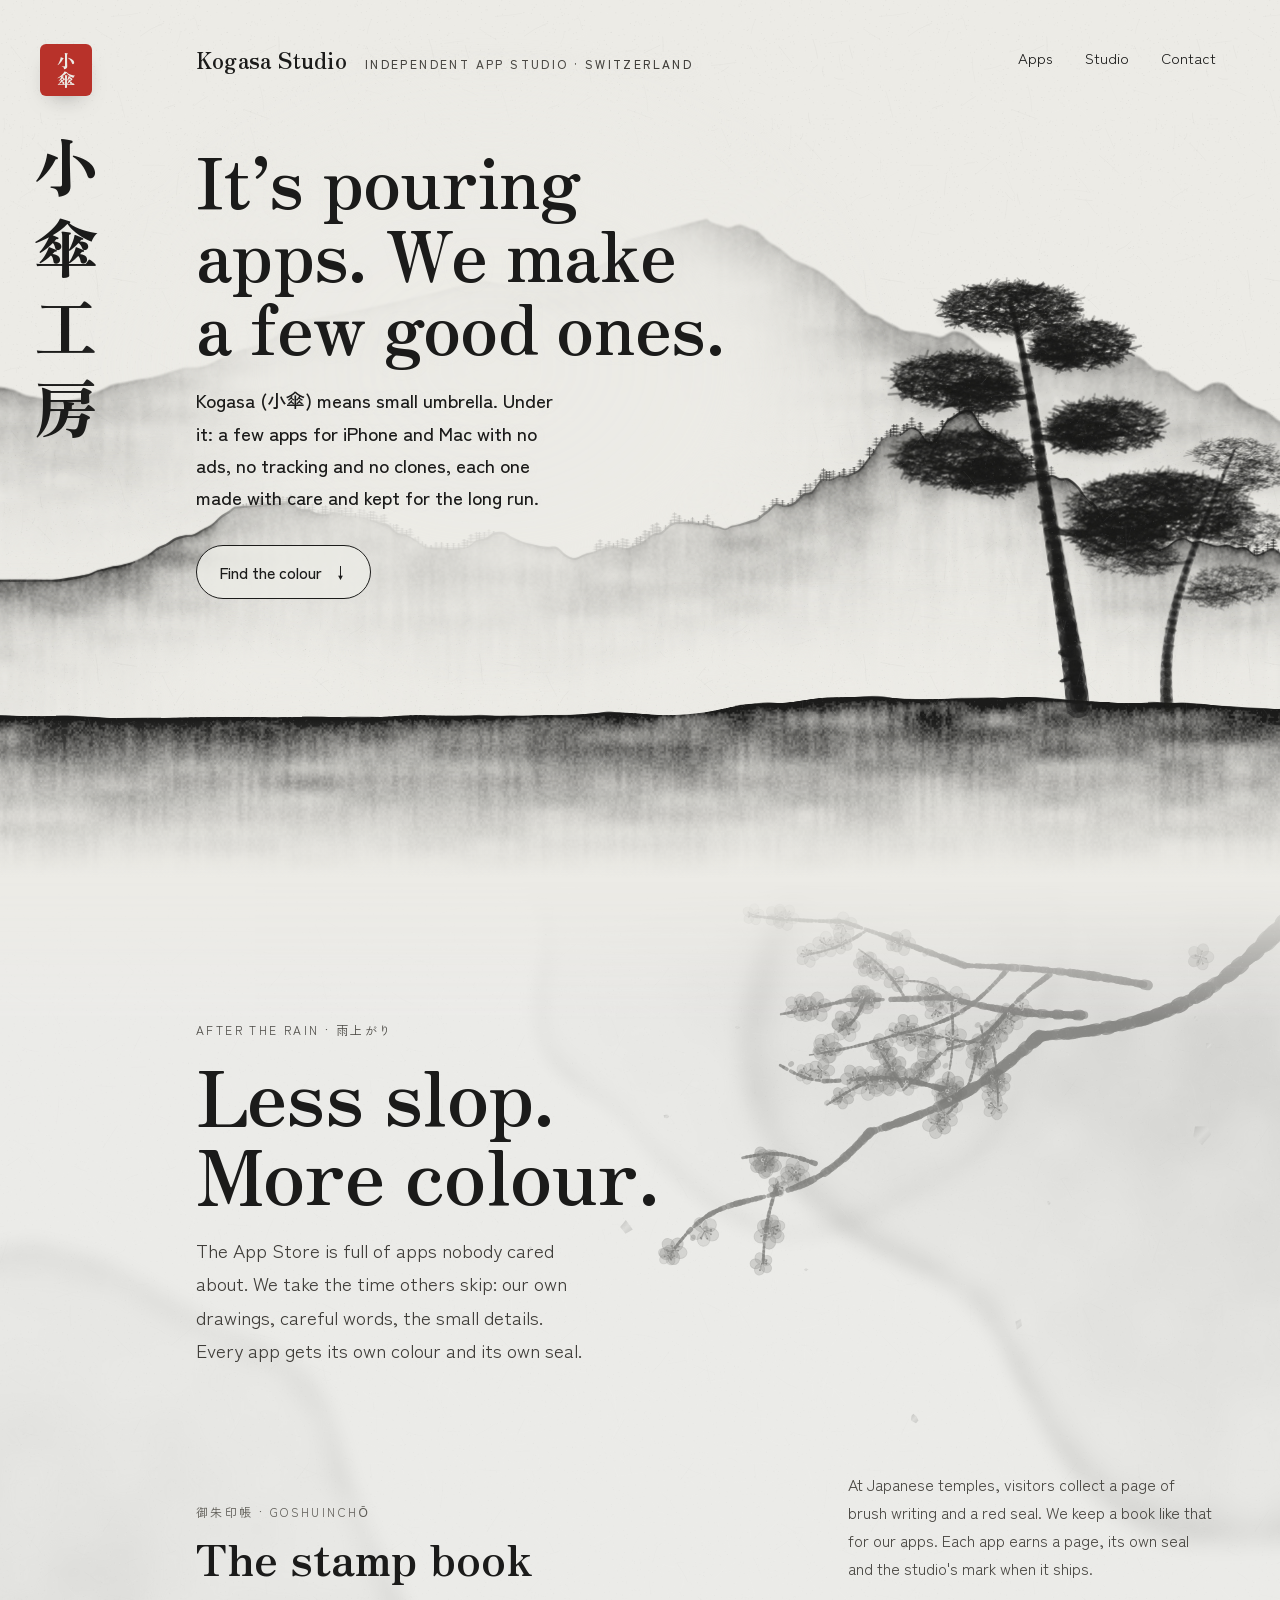
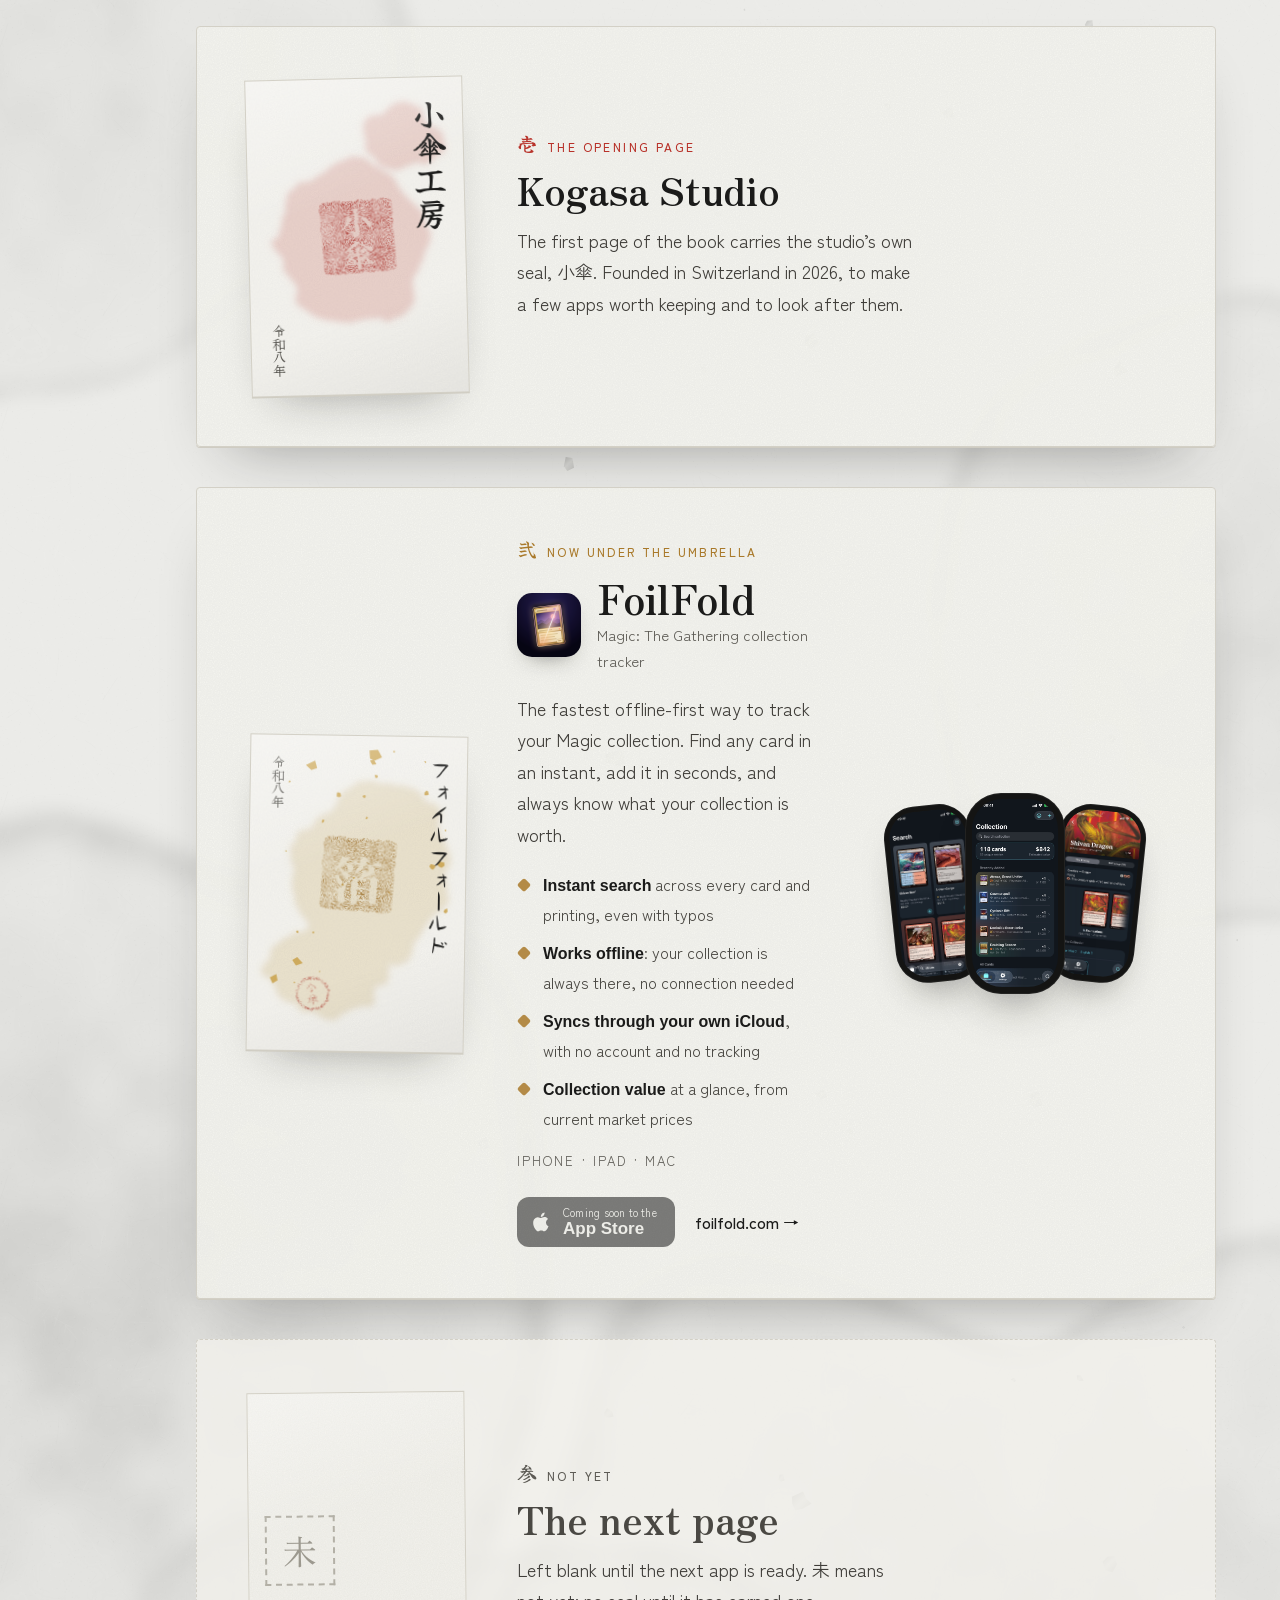
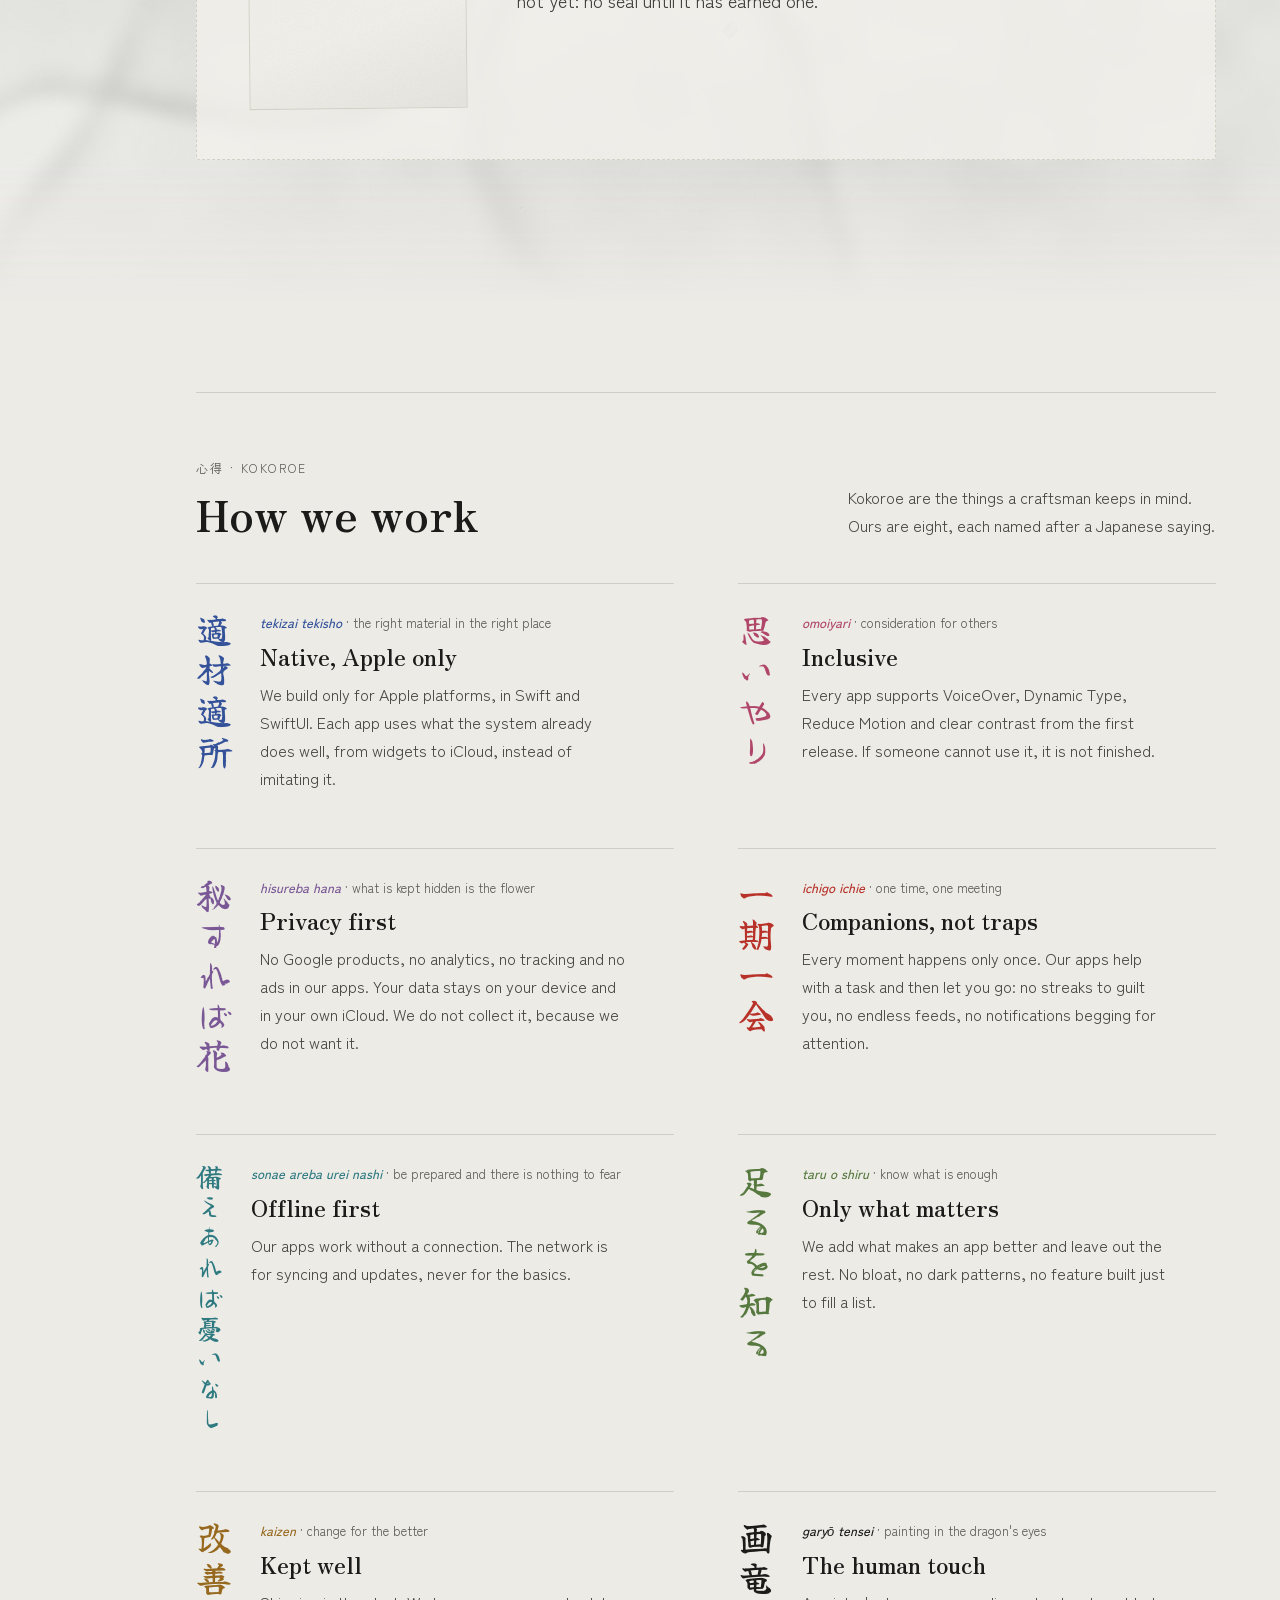
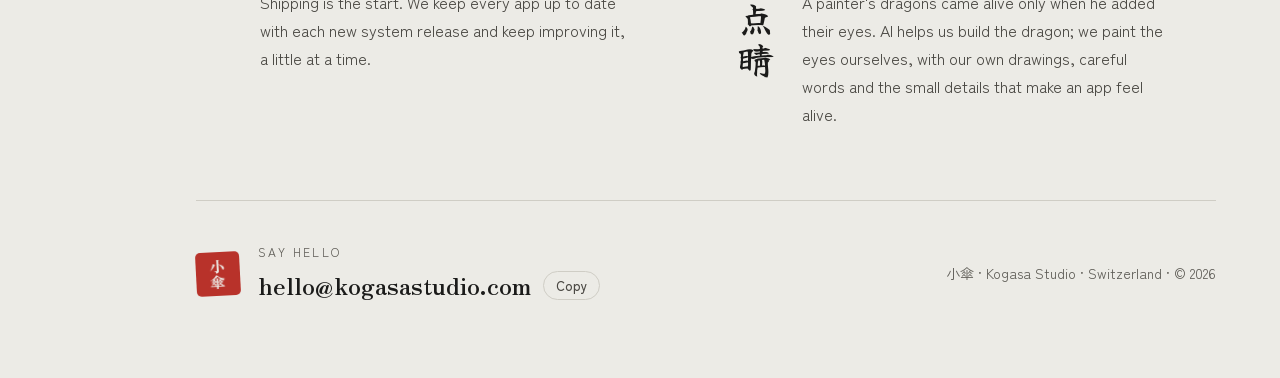
==== commit d9062a42: "Show FoilFold's current screenshots Co-Authored-By: Claude Opus 5.5 <noreply@anthropic.com>" ====
--- a/index.html
+++ b/index.html
@@ -185,9 +185,9 @@
           </div>
         </div>
           <div class="chapter__phones" aria-label="FoilFold screenshots">
-          <figure class="phone phone--left"><img src="assets/foilfold/search.jpg" alt="Searching for Shivan cards, shown as a grid of card images with prices" width="478" height="1040" loading="lazy"></figure>
-          <figure class="phone phone--center"><img src="assets/foilfold/collection.jpg" alt="The collection screen: 118 cards worth an estimated $848, with recently added cards" width="478" height="1040" loading="lazy"></figure>
-          <figure class="phone phone--right"><img src="assets/foilfold/card.jpg" alt="The Shivan Dragon card page with its text, printing, price and options to add it to the collection" width="478" height="1040" loading="lazy"></figure>
+          <figure class="phone phone--left"><img src="assets/foilfold/search.jpg" alt="Searching for Shivan cards, shown as a grid of card images with prices" width="660" height="1434" loading="lazy"></figure>
+          <figure class="phone phone--center"><img src="assets/foilfold/collection.jpg" alt="The collection screen: 118 cards worth an estimated $842, with recently added cards" width="660" height="1434" loading="lazy"></figure>
+          <figure class="phone phone--right"><img src="assets/foilfold/card.jpg" alt="The Shivan Dragon card page with its text, its printings and options to add it to the collection" width="660" height="1434" loading="lazy"></figure>
         </div>
         </article>
 
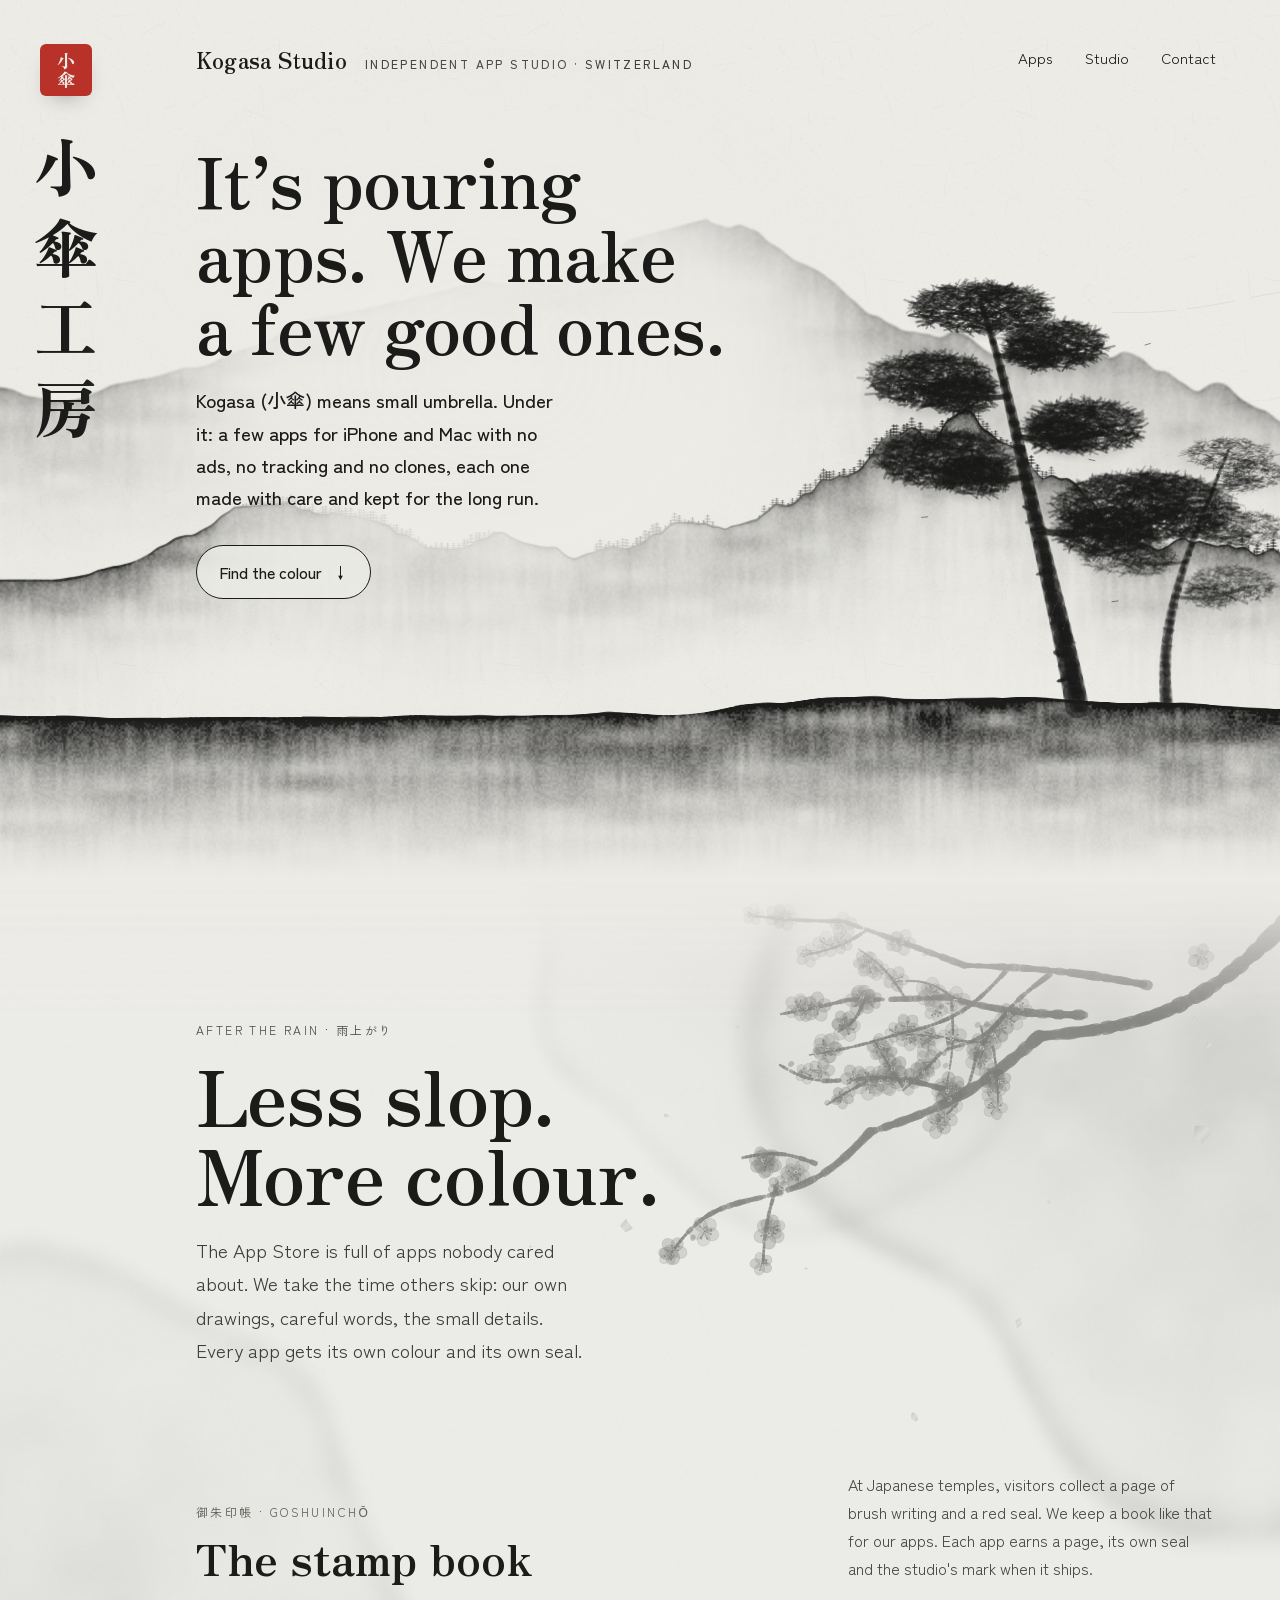
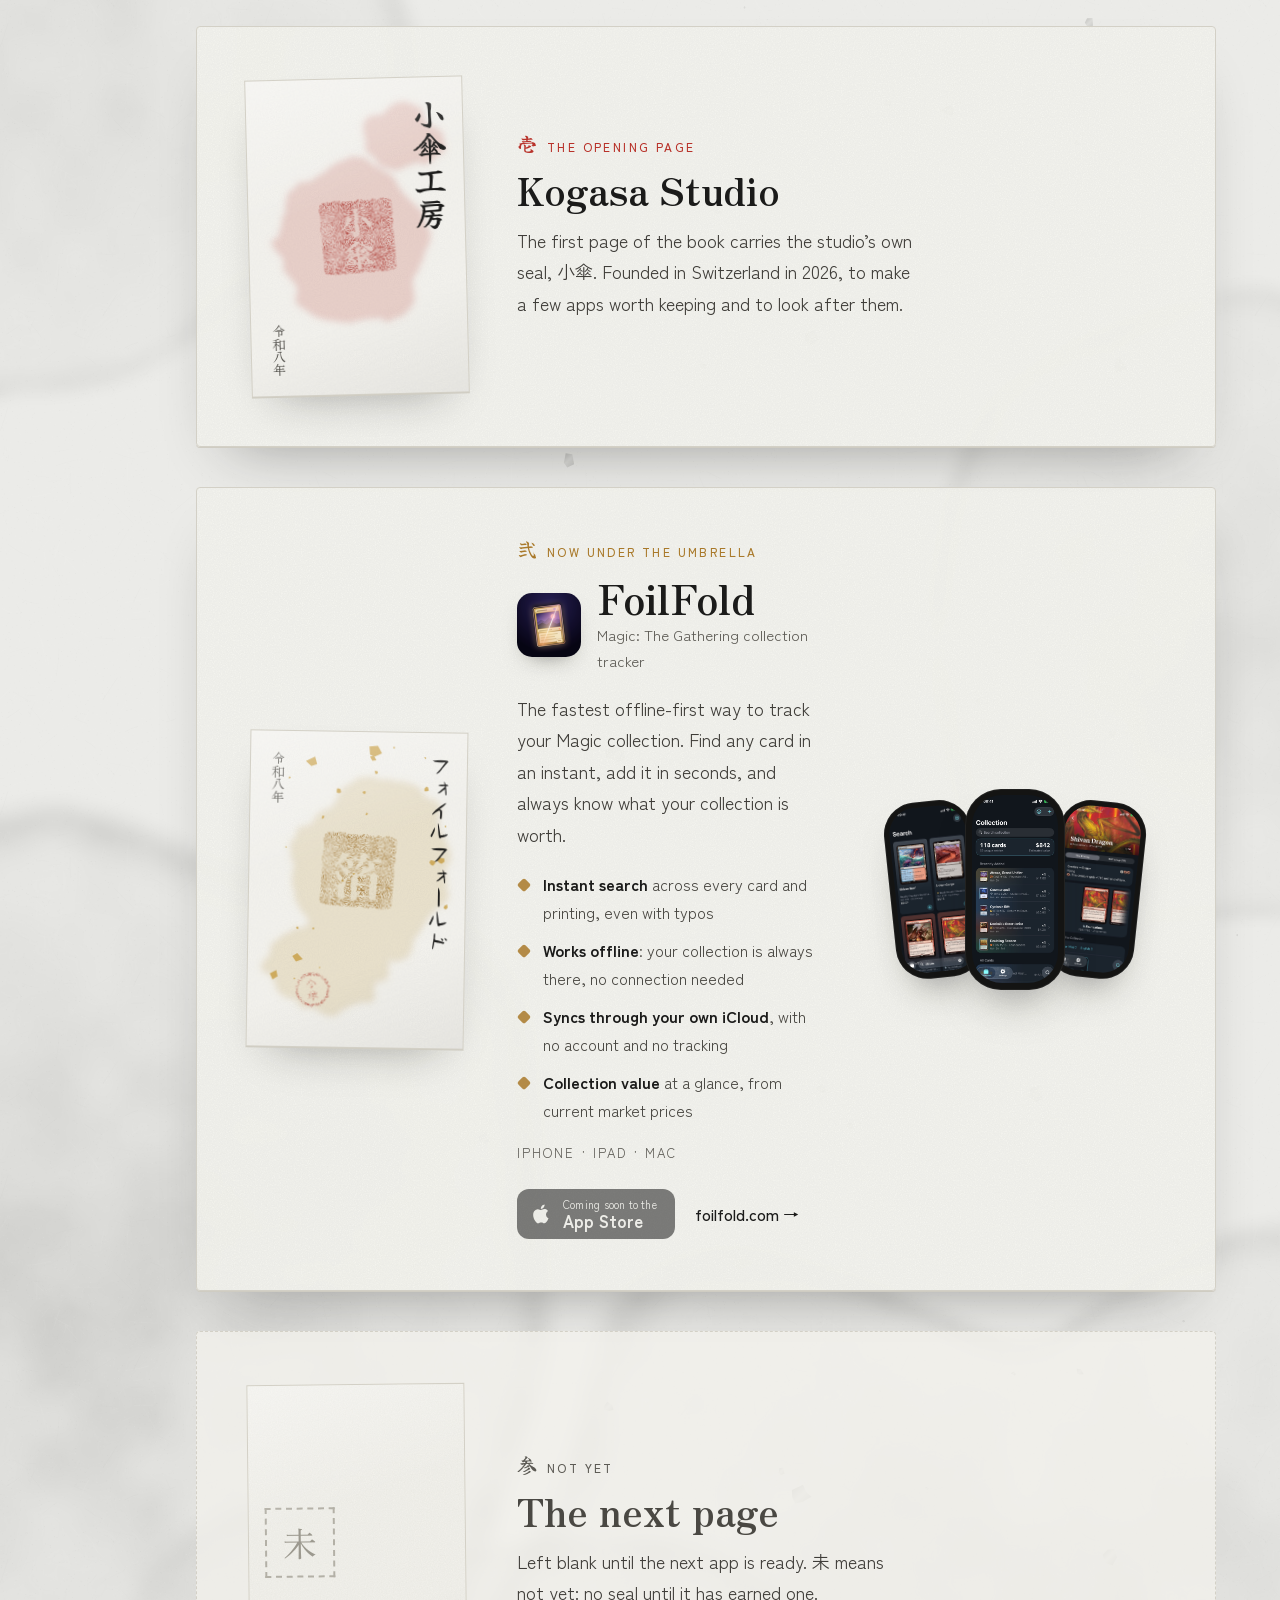
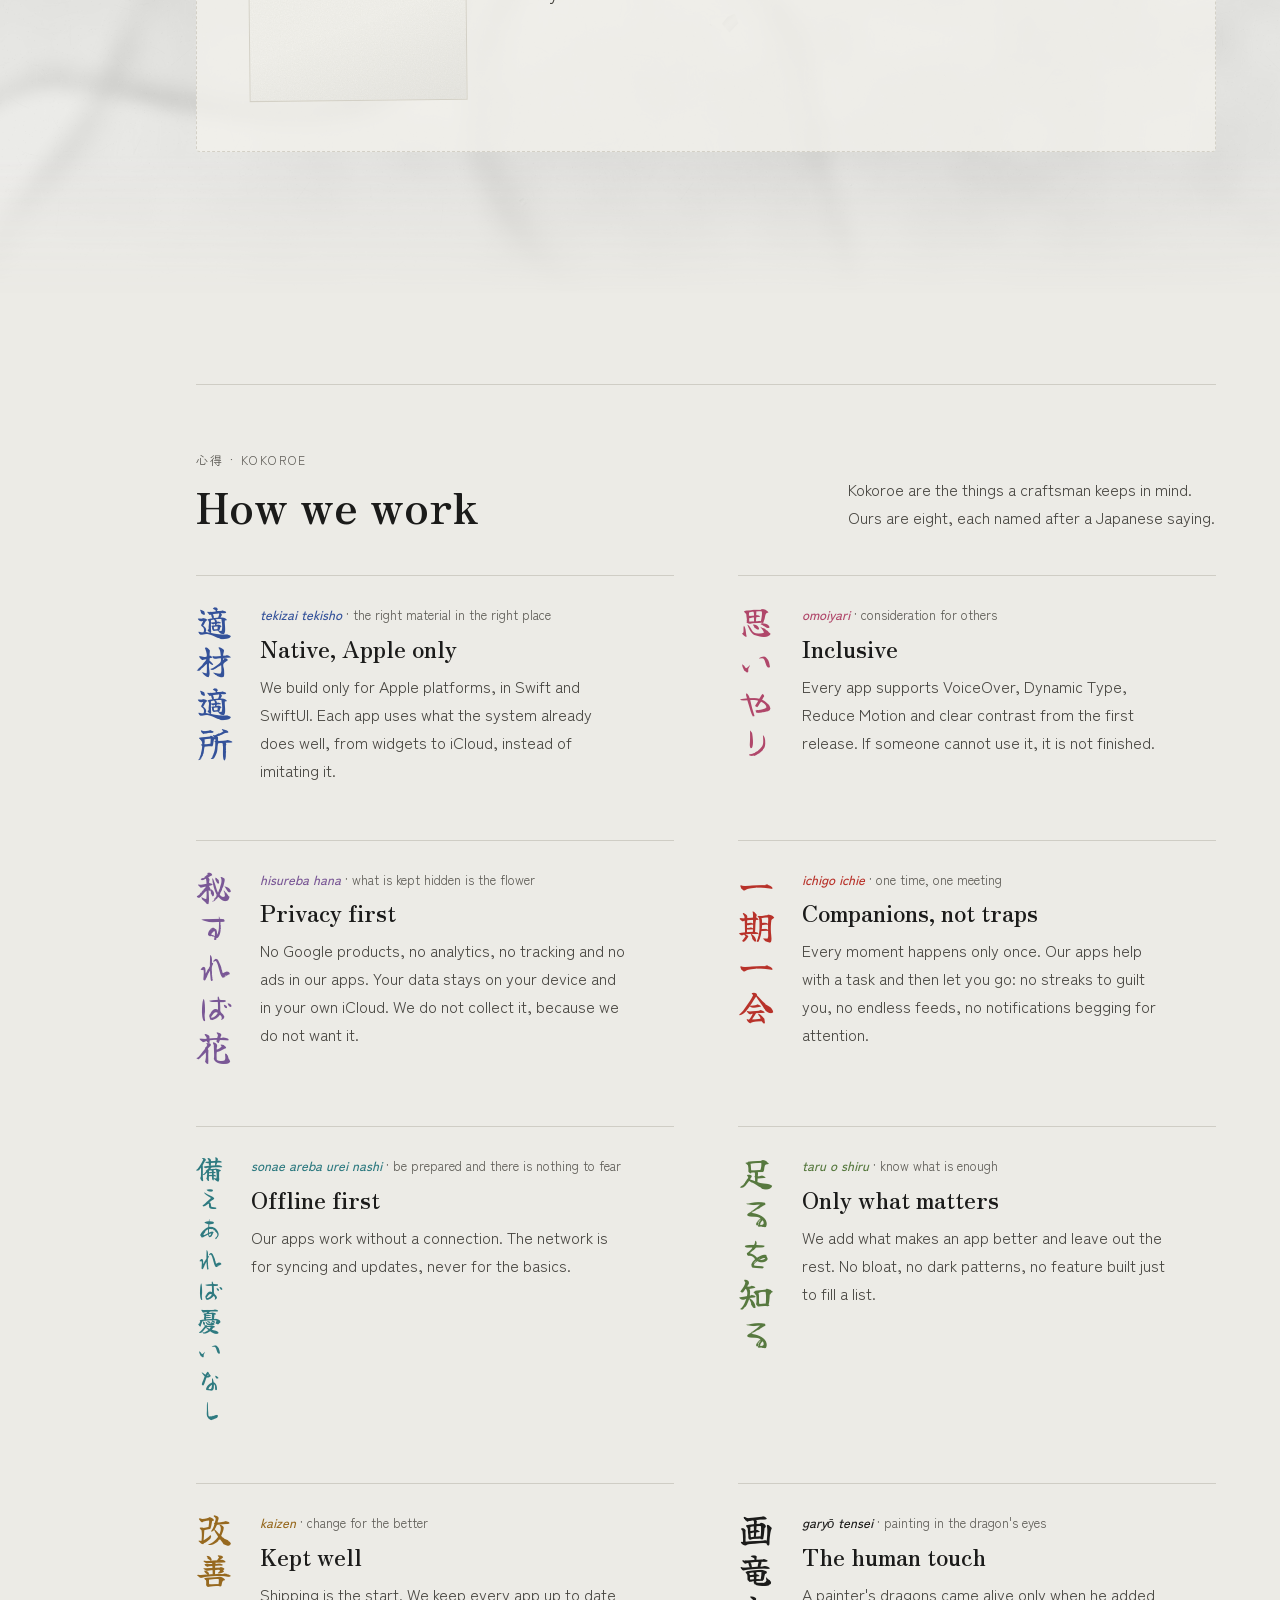
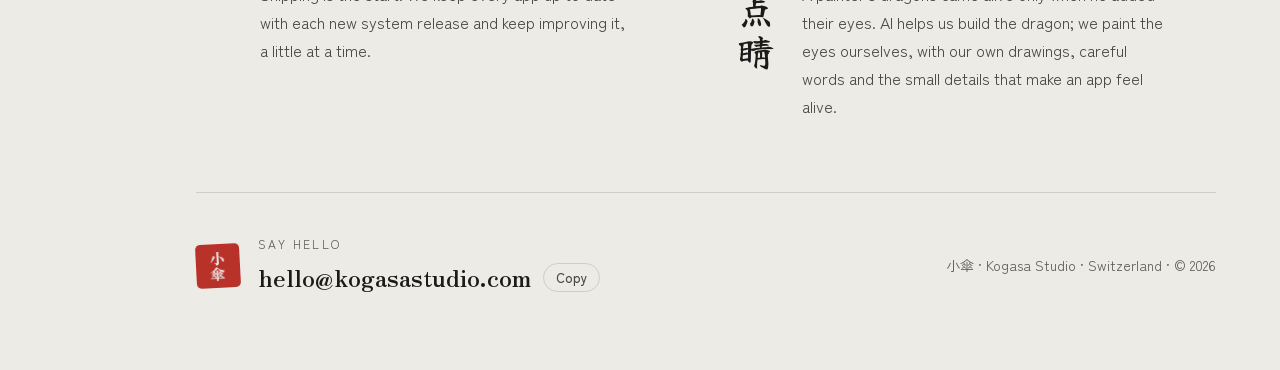
==== commit b916fac9: "Serve the fonts ourselves instead of asking Google for them A Japanese family is hundreds of unicode" ====
--- a/index.html
+++ b/index.html
@@ -10,9 +10,8 @@
   <meta property="og:description" content="It’s pouring apps. We make a few good ones, for iPhone and Mac.">
   <meta property="og:type" content="website">
   <link rel="icon" href="assets/favicon.svg" type="image/svg+xml">
-  <link rel="preconnect" href="https://fonts.googleapis.com">
-  <link rel="preconnect" href="https://fonts.gstatic.com" crossorigin>
-  <link rel="stylesheet" href="https://fonts.googleapis.com/css2?family=Yuji+Boku&family=Zen+Old+Mincho:wght@400;700;900&family=Zen+Kaku+Gothic+New:wght@400;500;700&display=swap">
+  <link rel="preload" href="assets/fonts/zen-old-mincho-900.woff2" as="font" type="font/woff2" crossorigin>
+  <link rel="preload" href="assets/fonts/zen-kaku-gothic-new-400.woff2" as="font" type="font/woff2" crossorigin>
   <link rel="stylesheet" href="styles.css">
   <script>document.documentElement.classList.add("js");</script>
   <script src="ink.js" defer></script>
--- a/styles.css
+++ b/styles.css
@@ -1,6 +1,41 @@
 /* Kogasa Studio — sumi ink on grey washi.
    Layout: an ink-wash landscape header with the studio name written vertically over it,
    then the stamp book (one page and seal per app), the eight principles and contact. */
+
+/* The three families, served from here rather than from Google: a Japanese family is
+   hundreds of unicode-range subsets, and asking for three of them cost about fifty
+   requests before any text could settle. These are cut down to the Latin alphabet and
+   the Japanese this page actually writes (tools/subset-fonts.sh rebuilds them; run it
+   after adding a Japanese character the page did not use before). Licensed under the
+   SIL Open Font License, see assets/fonts/OFL-*.txt. */
+@font-face {
+  font-family: "Zen Old Mincho"; font-style: normal; font-weight: 400; font-display: swap;
+  src: url(assets/fonts/zen-old-mincho-400.woff2) format("woff2");
+}
+@font-face {
+  font-family: "Zen Old Mincho"; font-style: normal; font-weight: 700; font-display: swap;
+  src: url(assets/fonts/zen-old-mincho-700.woff2) format("woff2");
+}
+@font-face {
+  font-family: "Zen Old Mincho"; font-style: normal; font-weight: 900; font-display: swap;
+  src: url(assets/fonts/zen-old-mincho-900.woff2) format("woff2");
+}
+@font-face {
+  font-family: "Zen Kaku Gothic New"; font-style: normal; font-weight: 400; font-display: swap;
+  src: url(assets/fonts/zen-kaku-gothic-new-400.woff2) format("woff2");
+}
+@font-face {
+  font-family: "Zen Kaku Gothic New"; font-style: normal; font-weight: 500; font-display: swap;
+  src: url(assets/fonts/zen-kaku-gothic-new-500.woff2) format("woff2");
+}
+@font-face {
+  font-family: "Zen Kaku Gothic New"; font-style: normal; font-weight: 700; font-display: swap;
+  src: url(assets/fonts/zen-kaku-gothic-new-700.woff2) format("woff2");
+}
+@font-face {
+  font-family: "Yuji Boku"; font-style: normal; font-weight: 400; font-display: swap;
+  src: url(assets/fonts/yuji-boku-400.woff2) format("woff2");
+}
 
 :root {
   --paper: #ECEBE6;
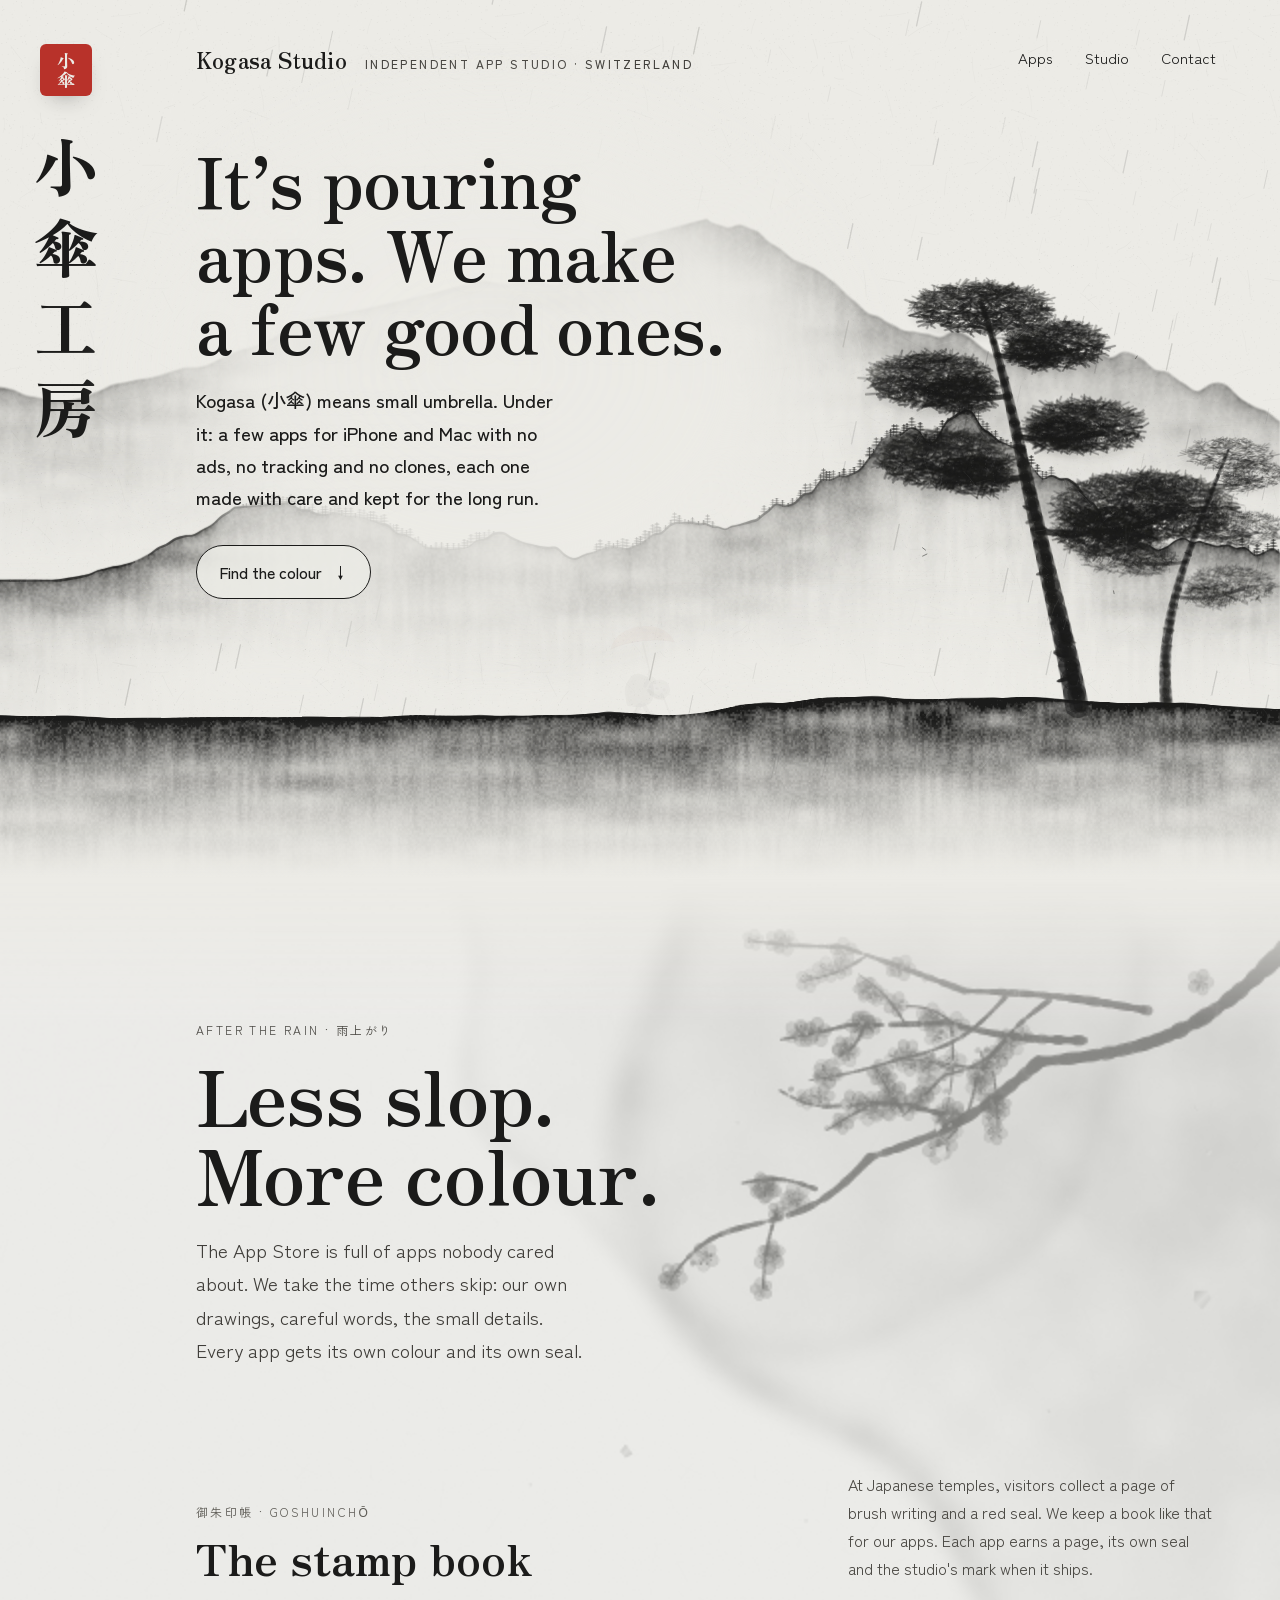
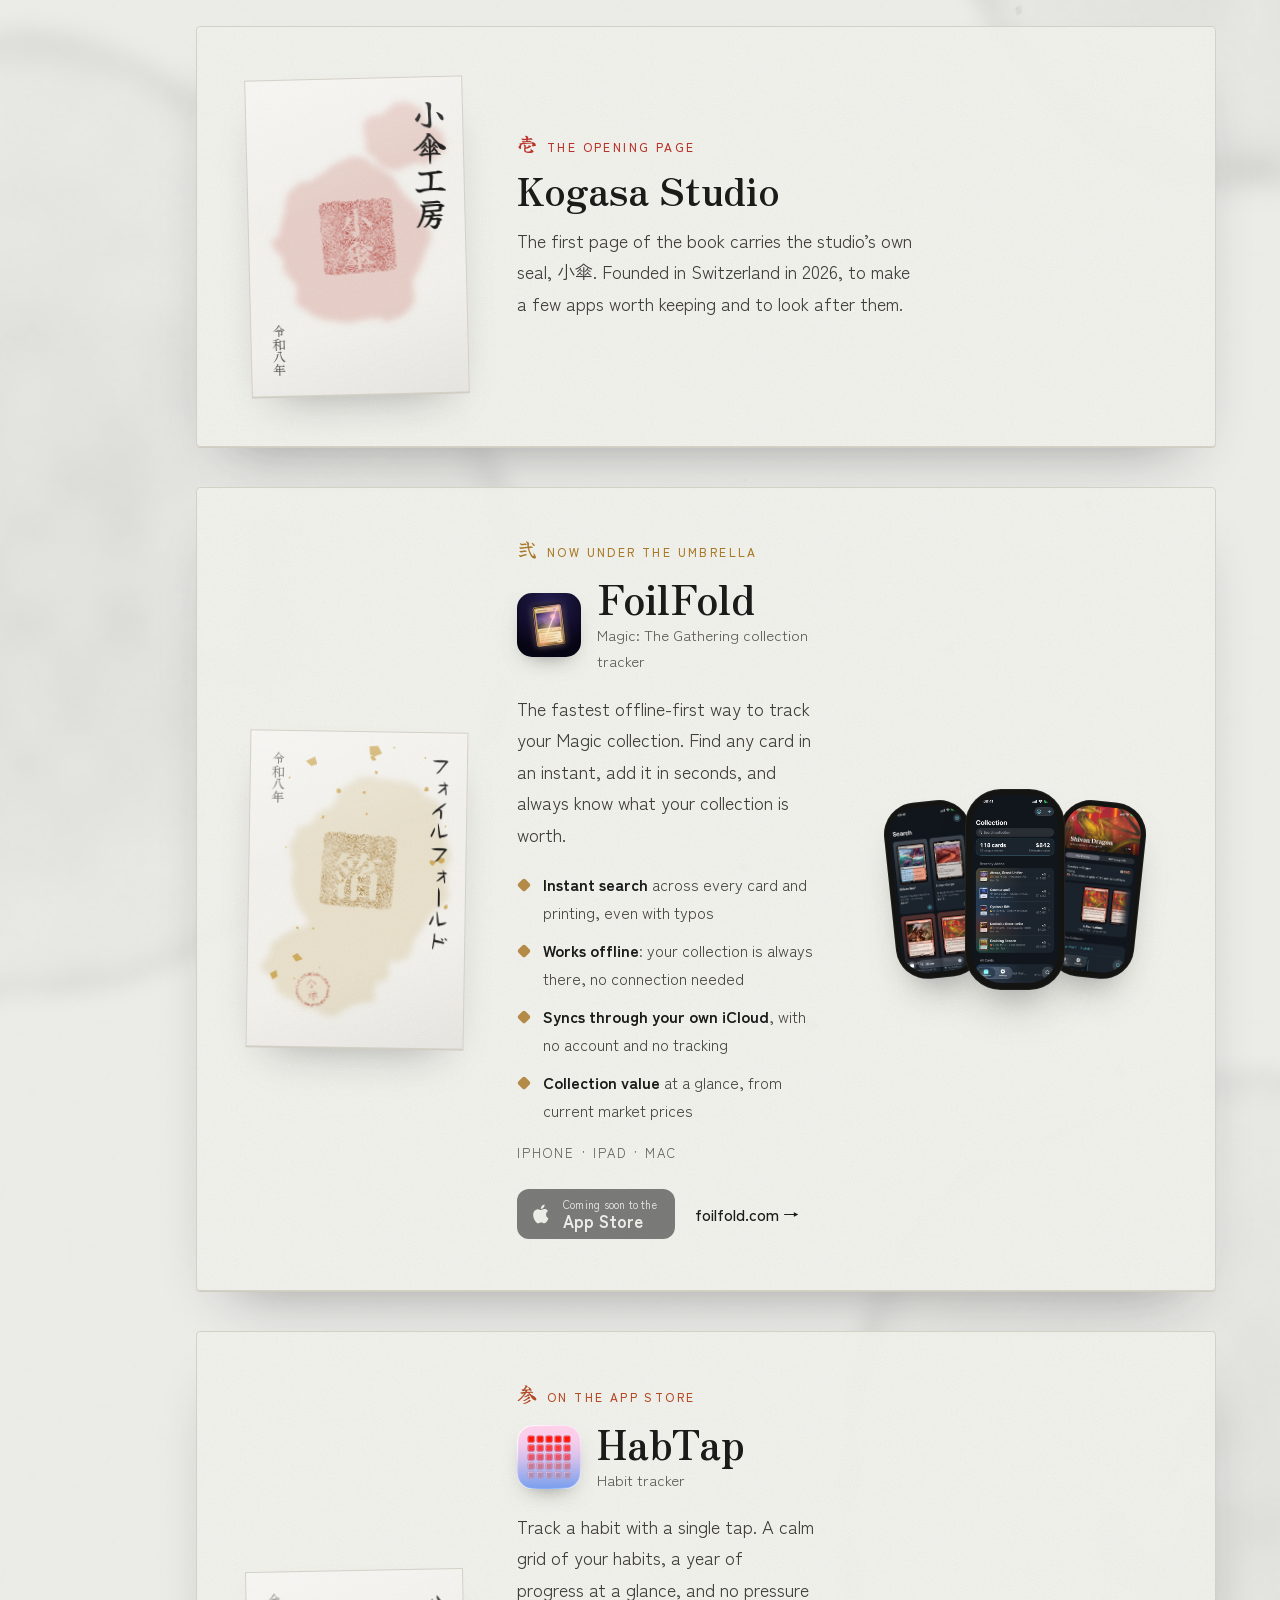
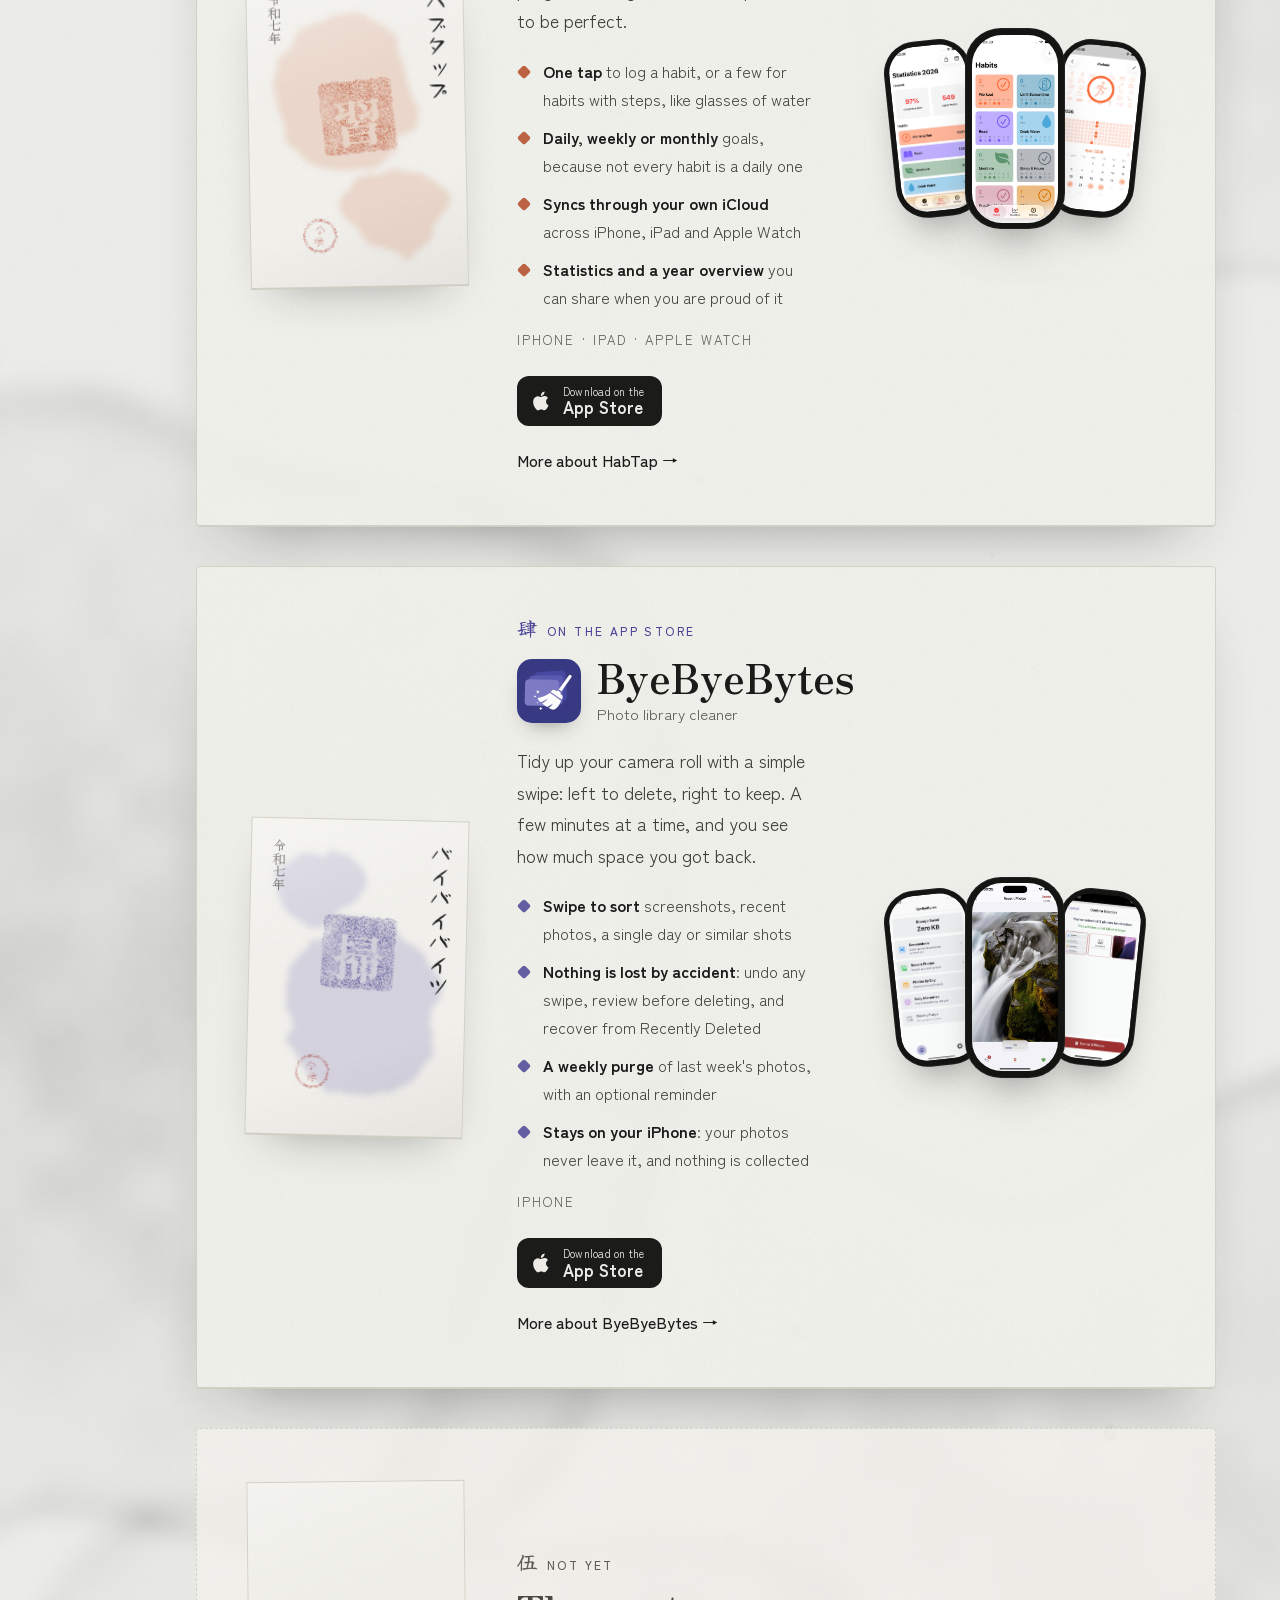
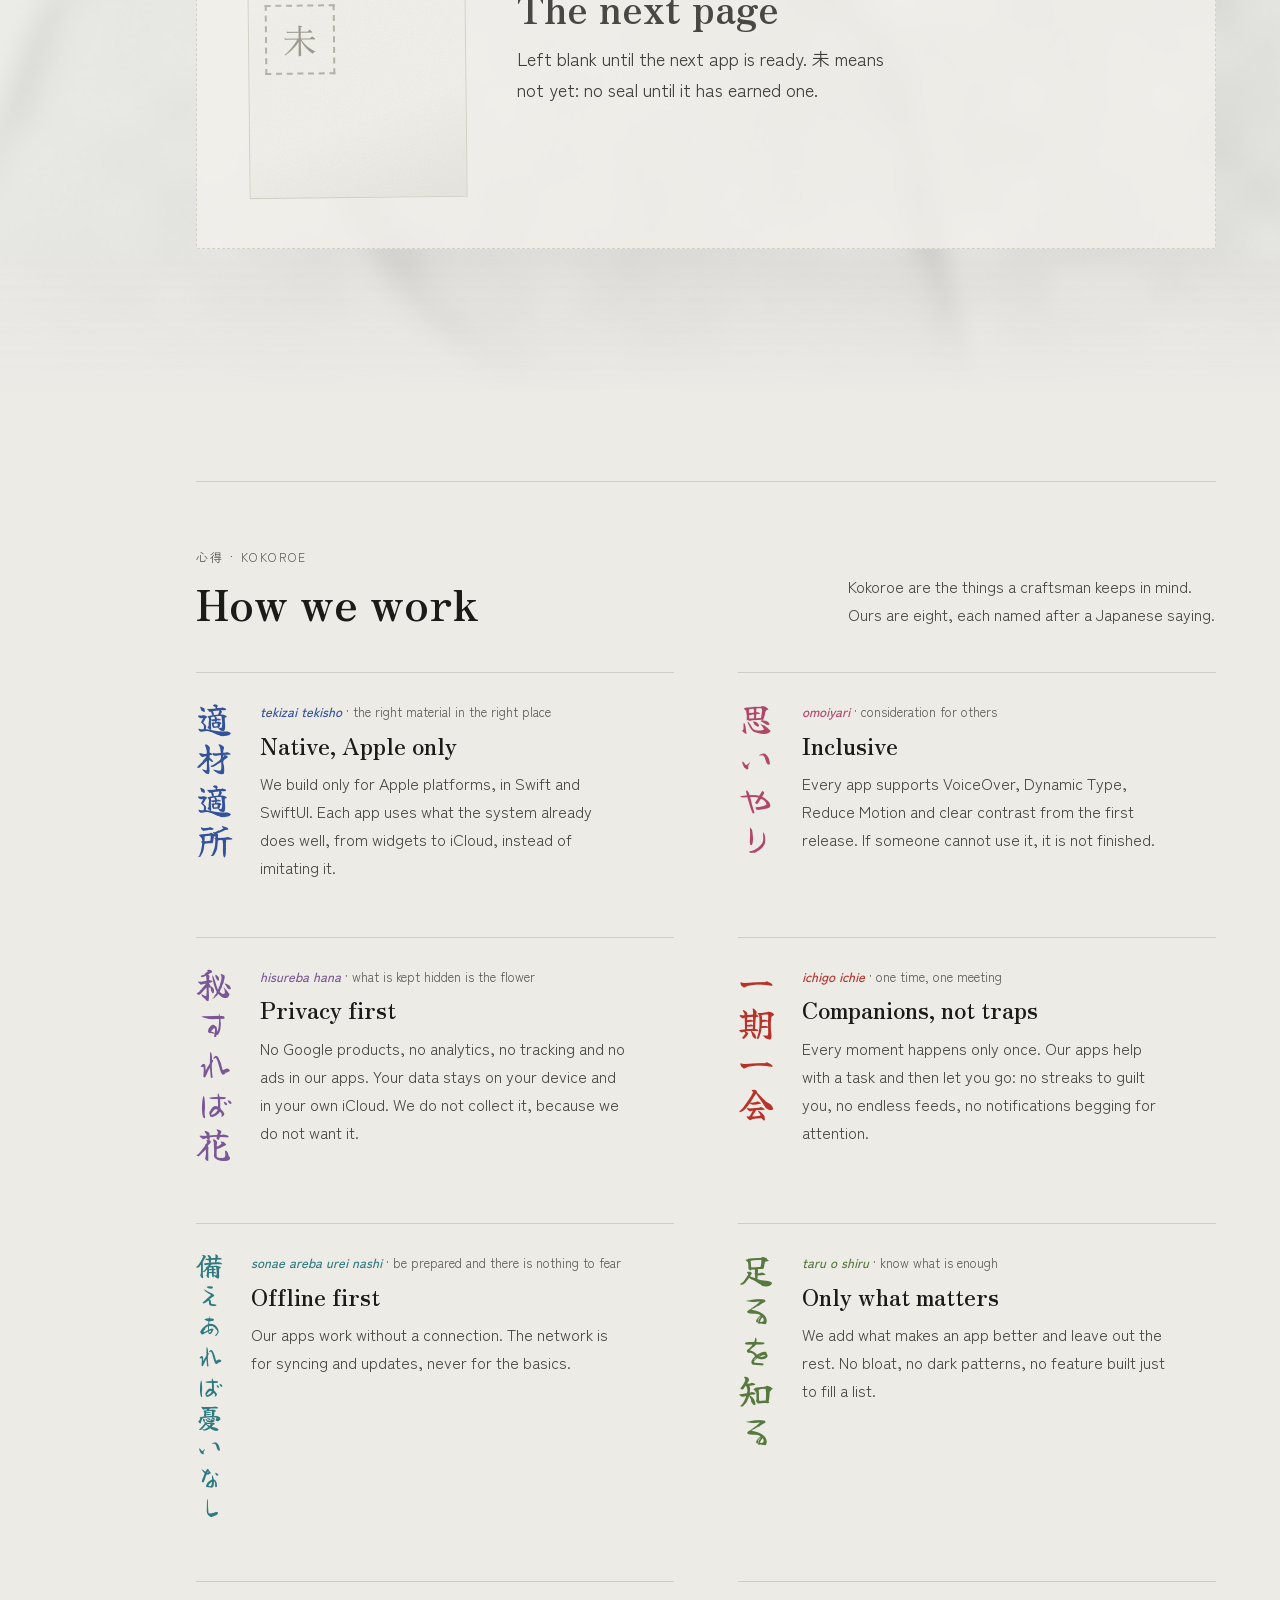
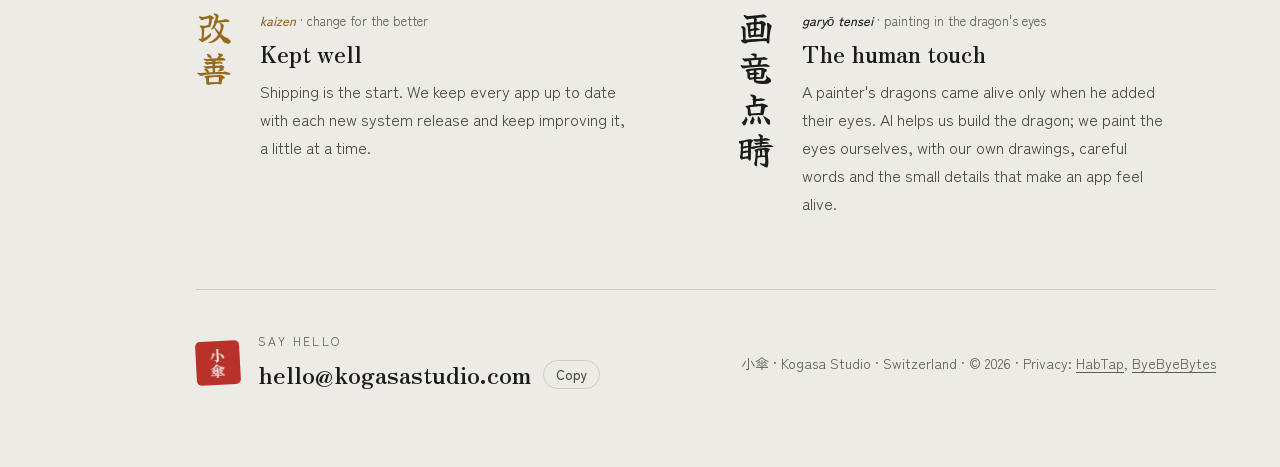
==== commit d4572fa4: "Add HabTap and ByeByeBytes, with a page and privacy policy for each - Two new chapters in the stamp " ====
--- a/index.html
+++ b/index.html
@@ -190,6 +190,100 @@
         </div>
         </article>
 
+        <article class="chapter chapter--app" aria-labelledby="habtap-title" style="--accent: #B24A26">
+          <figure class="sheet" style="--hue: #E07A4F; --tilt: -1.1deg">
+            <div class="page" aria-hidden="true">
+            <svg class="page__wash" viewBox="0 0 110 160" preserveAspectRatio="none">
+              <g filter="url(#bleed)">
+                <ellipse cx="48" cy="62" rx="36" ry="40"/>
+                <ellipse cx="74" cy="122" rx="26" ry="22"/>
+              </g>
+            </svg>
+            <span class="page__title page__title--long">ハブタップ</span>
+            <span class="stamp" style="--r: -5deg; --top: 46%; --stamp: #C8562F"><svg class="seal-svg" viewBox="0 0 100 100"><g filter="url(#hanko)"><rect x="3" y="3" width="94" height="94" rx="5" fill="currentColor"/><text x="50" y="54" text-anchor="middle" dominant-baseline="central" font-size="68" fill="#F6F5F0">習</text></g></svg></span>
+            <span class="stamp stamp--mark" style="--r: 7deg; --top: 84%; --left: 32%; --delay: .35s"><svg class="seal-svg" viewBox="0 0 100 100"><g filter="url(#hanko)" fill="currentColor"><circle cx="50" cy="50" r="44" fill="none" stroke="currentColor" stroke-width="7"/><text x="50" y="33" text-anchor="middle" dominant-baseline="central" font-size="30">小</text><text x="50" y="66" text-anchor="middle" dominant-baseline="central" font-size="30">傘</text></g></svg></span>
+            <span class="page__date page__date--top">令和七年</span>
+          </div>
+          </figure>
+          <div class="chapter__text">
+          <p class="eyebrow"><span class="chapter__num" lang="ja">参</span> On the App Store</p>
+          <div class="chapter__name">
+            <img src="assets/habtap-icon.png" alt="" width="64" height="64">
+            <div>
+              <h3 id="habtap-title">HabTap</h3>
+              <p class="chapter__kind">Habit tracker</p>
+            </div>
+          </div>
+          <p class="chapter__pitch">Track a habit with a single tap. A calm grid of your habits, a year of progress at a glance, and no pressure to be perfect.</p>
+          <ul class="chapter__features">
+            <li><strong>One tap</strong> to log a habit, or a few for habits with steps, like glasses of water</li>
+            <li><strong>Daily, weekly or monthly</strong> goals, because not every habit is a daily one</li>
+            <li><strong>Syncs through your own iCloud</strong> across iPhone, iPad and Apple Watch</li>
+            <li><strong>Statistics and a year overview</strong> you can share when you are proud of it</li>
+          </ul>
+          <p class="chapter__platforms">iPhone · iPad · Apple Watch</p>
+          <div class="chapter__actions">
+            <a class="store-badge" href="https://apps.apple.com/app/id6752837361">
+              <svg viewBox="0 0 24 24" width="22" height="22" aria-hidden="true"><path fill="currentColor" d="M16.37 12.62c-.03-2.6 2.13-3.86 2.22-3.92-1.21-1.77-3.09-2.01-3.76-2.04-1.6-.16-3.12.94-3.94.94-.81 0-2.06-.92-3.39-.89-1.74.03-3.35 1.01-4.25 2.57-1.81 3.14-.46 7.79 1.3 10.34.86 1.24 1.89 2.64 3.23 2.59 1.3-.05 1.79-.84 3.36-.84 1.56 0 2.01.84 3.38.81 1.4-.02 2.28-1.27 3.13-2.52.99-1.44 1.39-2.84 1.42-2.91-.03-.01-2.72-1.04-2.75-4.13zM13.79 4.98c.71-.86 1.19-2.06 1.06-3.25-1.02.04-2.26.68-3 1.54-.66.76-1.23 1.98-1.08 3.15 1.14.09 2.3-.58 3.02-1.44z"/></svg>
+              <span><small>Download on the</small>App Store</span>
+            </a>
+            <a class="chapter__link" href="habtap/">More about HabTap <span aria-hidden="true">→</span></a>
+          </div>
+        </div>
+          <div class="chapter__phones" aria-label="HabTap screenshots">
+          <figure class="phone phone--left"><img src="assets/habtap/statistics.jpg" alt="Statistics for 2026: a 97% completion rate and 549 logged habits, with each habit's rate" width="660" height="1434" loading="lazy"></figure>
+          <figure class="phone phone--center"><img src="assets/habtap/habits.jpg" alt="The habits grid: coloured cards for Workout, Read, Drink Water, Meditate and more, each with this week's days" width="660" height="1434" loading="lazy"></figure>
+          <figure class="phone phone--right"><img src="assets/habtap/habit.jpg" alt="The Workout habit with a year overview and a calendar of the days it was done" width="660" height="1434" loading="lazy"></figure>
+        </div>
+        </article>
+
+        <article class="chapter chapter--app" aria-labelledby="byebyebytes-title" style="--accent: #4B4597">
+          <figure class="sheet" style="--hue: #6A63B8; --tilt: 1.3deg">
+            <div class="page" aria-hidden="true">
+            <svg class="page__wash" viewBox="0 0 110 160" preserveAspectRatio="none">
+              <g filter="url(#bleed)">
+                <ellipse cx="58" cy="96" rx="40" ry="44"/>
+                <ellipse cx="34" cy="34" rx="22" ry="18"/>
+              </g>
+            </svg>
+            <span class="page__title page__title--long">バイバイバイツ</span>
+            <span class="stamp" style="--r: 3deg; --top: 42%; --stamp: #4B4597"><svg class="seal-svg" viewBox="0 0 100 100"><g filter="url(#hanko)"><rect x="3" y="3" width="94" height="94" rx="5" fill="currentColor"/><text x="50" y="54" text-anchor="middle" dominant-baseline="central" font-size="68" fill="#F6F5F0">掃</text></g></svg></span>
+            <span class="stamp stamp--mark" style="--r: -6deg; --top: 80%; --left: 30%; --delay: .35s"><svg class="seal-svg" viewBox="0 0 100 100"><g filter="url(#hanko)" fill="currentColor"><circle cx="50" cy="50" r="44" fill="none" stroke="currentColor" stroke-width="7"/><text x="50" y="33" text-anchor="middle" dominant-baseline="central" font-size="30">小</text><text x="50" y="66" text-anchor="middle" dominant-baseline="central" font-size="30">傘</text></g></svg></span>
+            <span class="page__date page__date--top">令和七年</span>
+          </div>
+          </figure>
+          <div class="chapter__text">
+          <p class="eyebrow"><span class="chapter__num" lang="ja">肆</span> On the App Store</p>
+          <div class="chapter__name">
+            <img src="assets/byebyebytes-icon.png" alt="" width="64" height="64">
+            <div>
+              <h3 id="byebyebytes-title">ByeByeBytes</h3>
+              <p class="chapter__kind">Photo library cleaner</p>
+            </div>
+          </div>
+          <p class="chapter__pitch">Tidy up your camera roll with a simple swipe: left to delete, right to keep. A few minutes at a time, and you see how much space you got back.</p>
+          <ul class="chapter__features">
+            <li><strong>Swipe to sort</strong> screenshots, recent photos, a single day or similar shots</li>
+            <li><strong>Nothing is lost by accident</strong>: undo any swipe, review before deleting, and recover from Recently Deleted</li>
+            <li><strong>A weekly purge</strong> of last week's photos, with an optional reminder</li>
+            <li><strong>Stays on your iPhone</strong>: your photos never leave it, and nothing is collected</li>
+          </ul>
+          <p class="chapter__platforms">iPhone</p>
+          <div class="chapter__actions">
+            <a class="store-badge" href="https://apps.apple.com/app/id6748582532">
+              <svg viewBox="0 0 24 24" width="22" height="22" aria-hidden="true"><path fill="currentColor" d="M16.37 12.62c-.03-2.6 2.13-3.86 2.22-3.92-1.21-1.77-3.09-2.01-3.76-2.04-1.6-.16-3.12.94-3.94.94-.81 0-2.06-.92-3.39-.89-1.74.03-3.35 1.01-4.25 2.57-1.81 3.14-.46 7.79 1.3 10.34.86 1.24 1.89 2.64 3.23 2.59 1.3-.05 1.79-.84 3.36-.84 1.56 0 2.01.84 3.38.81 1.4-.02 2.28-1.27 3.13-2.52.99-1.44 1.39-2.84 1.42-2.91-.03-.01-2.72-1.04-2.75-4.13zM13.79 4.98c.71-.86 1.19-2.06 1.06-3.25-1.02.04-2.26.68-3 1.54-.66.76-1.23 1.98-1.08 3.15 1.14.09 2.3-.58 3.02-1.44z"/></svg>
+              <span><small>Download on the</small>App Store</span>
+            </a>
+            <a class="chapter__link" href="byebyebytes/">More about ByeByeBytes <span aria-hidden="true">→</span></a>
+          </div>
+        </div>
+          <div class="chapter__phones" aria-label="ByeByeBytes screenshots">
+          <figure class="phone phone--left"><img src="assets/byebyebytes/home.jpg" alt="The home screen: storage saved at the top, then Screenshots, Recent Photos, Photos by Day, Daily Memories and Weekly Purge" width="660" height="1434" loading="lazy"></figure>
+          <figure class="phone phone--center"><img src="assets/byebyebytes/swipe.jpg" alt="Swiping through recent photos, one waterfall photo at a time, with undo, delete and keep buttons" width="660" height="1434" loading="lazy"></figure>
+          <figure class="phone phone--right"><img src="assets/byebyebytes/review.jpg" alt="Confirming the deletion of three selected photos, which will free up 3.6 MB" width="660" height="1434" loading="lazy"></figure>
+        </div>
+        </article>
+
         <article class="chapter chapter--next" aria-labelledby="next-page-title">
           <figure class="sheet sheet--empty" style="--tilt: -0.6deg">
             <div class="page page--blank" aria-hidden="true">
@@ -197,7 +291,7 @@
           </div>
           </figure>
           <div class="chapter__text">
-            <p class="eyebrow"><span class="chapter__num" lang="ja">参</span> Not yet</p>
+            <p class="eyebrow"><span class="chapter__num" lang="ja">伍</span> Not yet</p>
             <h3 id="next-page-title" class="chapter__title">The next page</h3>
             <p class="chapter__pitch">Left blank until the next app is ready. 未 means not yet: no seal until it has earned one.</p>
           </div>
@@ -291,7 +385,7 @@
           <p class="email"><span id="email">hello@kogasastudio.com</span> <button class="copy" type="button" data-copy="#email">Copy</button></p>
         </div>
       </div>
-      <p class="footer__meta">小傘 · Kogasa Studio · Switzerland · © 2026</p>
+      <p class="footer__meta">小傘 · Kogasa Studio · Switzerland · © 2026 · Privacy: <a href="habtap/#privacy">HabTap</a>, <a href="byebyebytes/#privacy">ByeByeBytes</a></p>
     </footer>
   </main>
 </body>
--- a/styles.css
+++ b/styles.css
@@ -368,7 +368,7 @@
 .chapter--next .chapter__title { color: var(--ink-3); }
 .chapter__name { display: flex; align-items: center; gap: 16px; margin: 14px 0 18px; }
 .chapter__name img { width: 64px; height: 64px; border-radius: 15px; box-shadow: 0 10px 22px -12px rgba(27, 27, 26, .55); }
-.chapter__name h3 { margin: 0; font-weight: 900; font-size: clamp(30px, 3.2vw, 40px); line-height: 1.1; }
+.chapter__name h1, .chapter__name h3 { margin: 0; font-weight: 900; font-size: clamp(30px, 3.2vw, 40px); line-height: 1.1; }
 .chapter__kind { margin: 2px 0 0; color: var(--muted); font-size: 15px; }
 .chapter__pitch { margin: 0 0 20px; font-size: 18px; color: var(--ink-2); max-width: 44ch; }
 .chapter__features { list-style: none; margin: 0 0 18px; padding: 0; display: grid; gap: 10px; }
@@ -376,7 +376,7 @@
 .chapter__features li::before {
   content: ""; position: absolute; left: 2px; top: .62em;
   width: 10px; height: 10px; border-radius: 2px;
-  background: var(--gold); transform: rotate(45deg); opacity: .85;
+  background: var(--accent, var(--gold)); transform: rotate(45deg); opacity: .85;
 }
 .chapter__features strong { color: var(--ink); font-weight: 700; }
 .chapter__platforms { margin: 0 0 24px; font-size: 13px; letter-spacing: .16em; text-transform: uppercase; color: var(--muted); }
@@ -391,6 +391,8 @@
 }
 .store-badge span { display: flex; flex-direction: column; line-height: 1.15; font-weight: 700; font-size: 17px; }
 .store-badge small { font-weight: 400; font-size: 11px; letter-spacing: .02em; }
+a.store-badge { opacity: 1; cursor: pointer; text-decoration: none; transition: background-color .25s; }
+a.store-badge:hover { color: var(--paper); background: var(--accent, var(--seal)); }
 .chapter__link { font-weight: 500; text-decoration: none; }
 .chapter__link:hover { text-decoration: underline; }
 
@@ -507,6 +509,57 @@
 }
 .copy:hover { border-color: var(--ink); color: var(--ink); }
 .footer__meta { margin: 0; font-size: 14px; color: var(--muted); }
+.footer__meta a { color: var(--muted); }
+.footer__meta a:hover { color: var(--seal); }
+
+/* ───────────── App pages ─────────────
+   One page per app (habtap/, byebyebytes/): its stamp-book chapter as the header card,
+   what it does, and its privacy policy. --accent and --hue are set on <body>. */
+
+.app-page { background: var(--paper) radial-gradient(1100px 520px at 78% -120px, color-mix(in srgb, var(--hue) 22%, transparent), transparent 70%) no-repeat; }
+.app-page .content { max-width: 1240px; margin-inline: auto; padding: 0 var(--gutter) 72px; }
+.appbar { display: flex; justify-content: space-between; align-items: center; gap: 16px; flex-wrap: wrap; padding-block: 32px 48px; }
+.app-page .wordmark .seal { display: grid; }
+/* more room for the screenshots than in the stamp book */
+.app-page .chapter--app { grid-template-columns: clamp(170px, 17vw, 220px) minmax(0, 1fr) minmax(0, 1.25fr); }
+.app-page .phone { width: 40%; }
+
+.app-section { margin-top: 96px; scroll-margin-top: 24px; }
+.features { display: grid; grid-template-columns: repeat(3, minmax(0, 1fr)); gap: 40px 48px; margin: 0; padding: 0; list-style: none; }
+.feature { padding-top: 22px; border-top: 1px solid var(--line); }
+.feature h3 { position: relative; margin: 0 0 8px; padding-left: 26px; font-weight: 700; font-size: 21px; line-height: 1.35; }
+.feature h3::before {
+  content: ""; position: absolute; left: 2px; top: .5em;
+  width: 10px; height: 10px; border-radius: 2px;
+  background: var(--accent); transform: rotate(45deg); opacity: .85;
+}
+.feature p { margin: 0; color: var(--ink-3); }
+
+/* Privacy policy: the short version on a sheet of paper, then the full text in one column */
+.policy { display: grid; grid-template-columns: minmax(0, 1fr) minmax(0, 1.6fr); gap: 40px clamp(40px, 6vw, 96px); align-items: start; }
+.policy__summary {
+  position: sticky; top: 32px;
+  padding: 28px 28px 30px;
+  background: var(--page);
+  border: 1px solid #D3D0C6; border-radius: 4px;
+  box-shadow: 0 1px 0 #CFCCC2, 0 30px 60px -36px rgba(27, 27, 26, .45);
+}
+.policy__summary h2 { margin: 10px 0 14px; font-weight: 900; font-size: clamp(30px, 3.2vw, 40px); line-height: 1.15; }
+.policy__summary > p { margin: 0 0 18px; font-size: 18px; color: var(--ink-2); }
+.policy__summary ul { list-style: none; margin: 0; padding: 0; display: grid; gap: 8px; }
+.policy__summary li { position: relative; padding-left: 26px; color: var(--ink-3); }
+.policy__summary li::before { content: "✓"; position: absolute; left: 2px; color: var(--accent); font-weight: 700; }
+.policy__summary .policy__updated { margin: 18px 0 0; font-size: 14px; color: var(--muted); }
+.policy__body { max-width: 66ch; }
+.policy__body h3 { margin: 40px 0 10px; font-weight: 700; font-size: 22px; line-height: 1.35; }
+.policy__body h3:first-child { margin-top: 0; }
+.policy__body p, .policy__body ul { margin: 0 0 14px; color: var(--ink-3); }
+.policy__body ul { padding-left: 22px; }
+.policy__body li { margin-bottom: 6px; }
+.policy__body strong { color: var(--ink); }
+.policy__body a { color: var(--accent); }
+
+.app-page .footer { margin-top: 104px; }
 
 /* ───────────── Motion ───────────── */
 
@@ -545,6 +598,7 @@
 @media (max-width: 1180px) {
   .chapter--app { grid-template-columns: clamp(170px, 20vw, 220px) minmax(0, 1fr); }
   .chapter--app .chapter__phones { grid-column: 1 / -1; max-width: 640px; justify-self: center; width: 100%; }
+  .app-page .chapter--app { grid-template-columns: clamp(170px, 20vw, 220px) minmax(0, 1fr); }
 }
 
 @media (max-width: 900px) {
@@ -554,9 +608,17 @@
   .content { padding-left: var(--gutter); }
   .colour { margin-left: calc(-1 * var(--gutter)); padding-left: var(--gutter); padding-top: 112px; }
   .manifesto { margin-bottom: 72px; }
-  .chapter, .chapter--app { grid-template-columns: minmax(0, 1fr); gap: 28px; }
+  .chapter, .chapter--app, .app-page .chapter--app { grid-template-columns: minmax(0, 1fr); gap: 28px; }
   .chapter .sheet { width: min(220px, 62%); }
   .tenets { grid-template-columns: minmax(0, 1fr); gap: 40px; }
+  .features { grid-template-columns: repeat(2, minmax(0, 1fr)); }
+  .policy { grid-template-columns: minmax(0, 1fr); }
+  .policy__summary { position: static; }
+}
+
+@media (max-width: 600px) {
+  .features { grid-template-columns: minmax(0, 1fr); gap: 28px; }
+  .appbar { padding-block: 24px 32px; }
 }
 
 @media (max-width: 480px) {
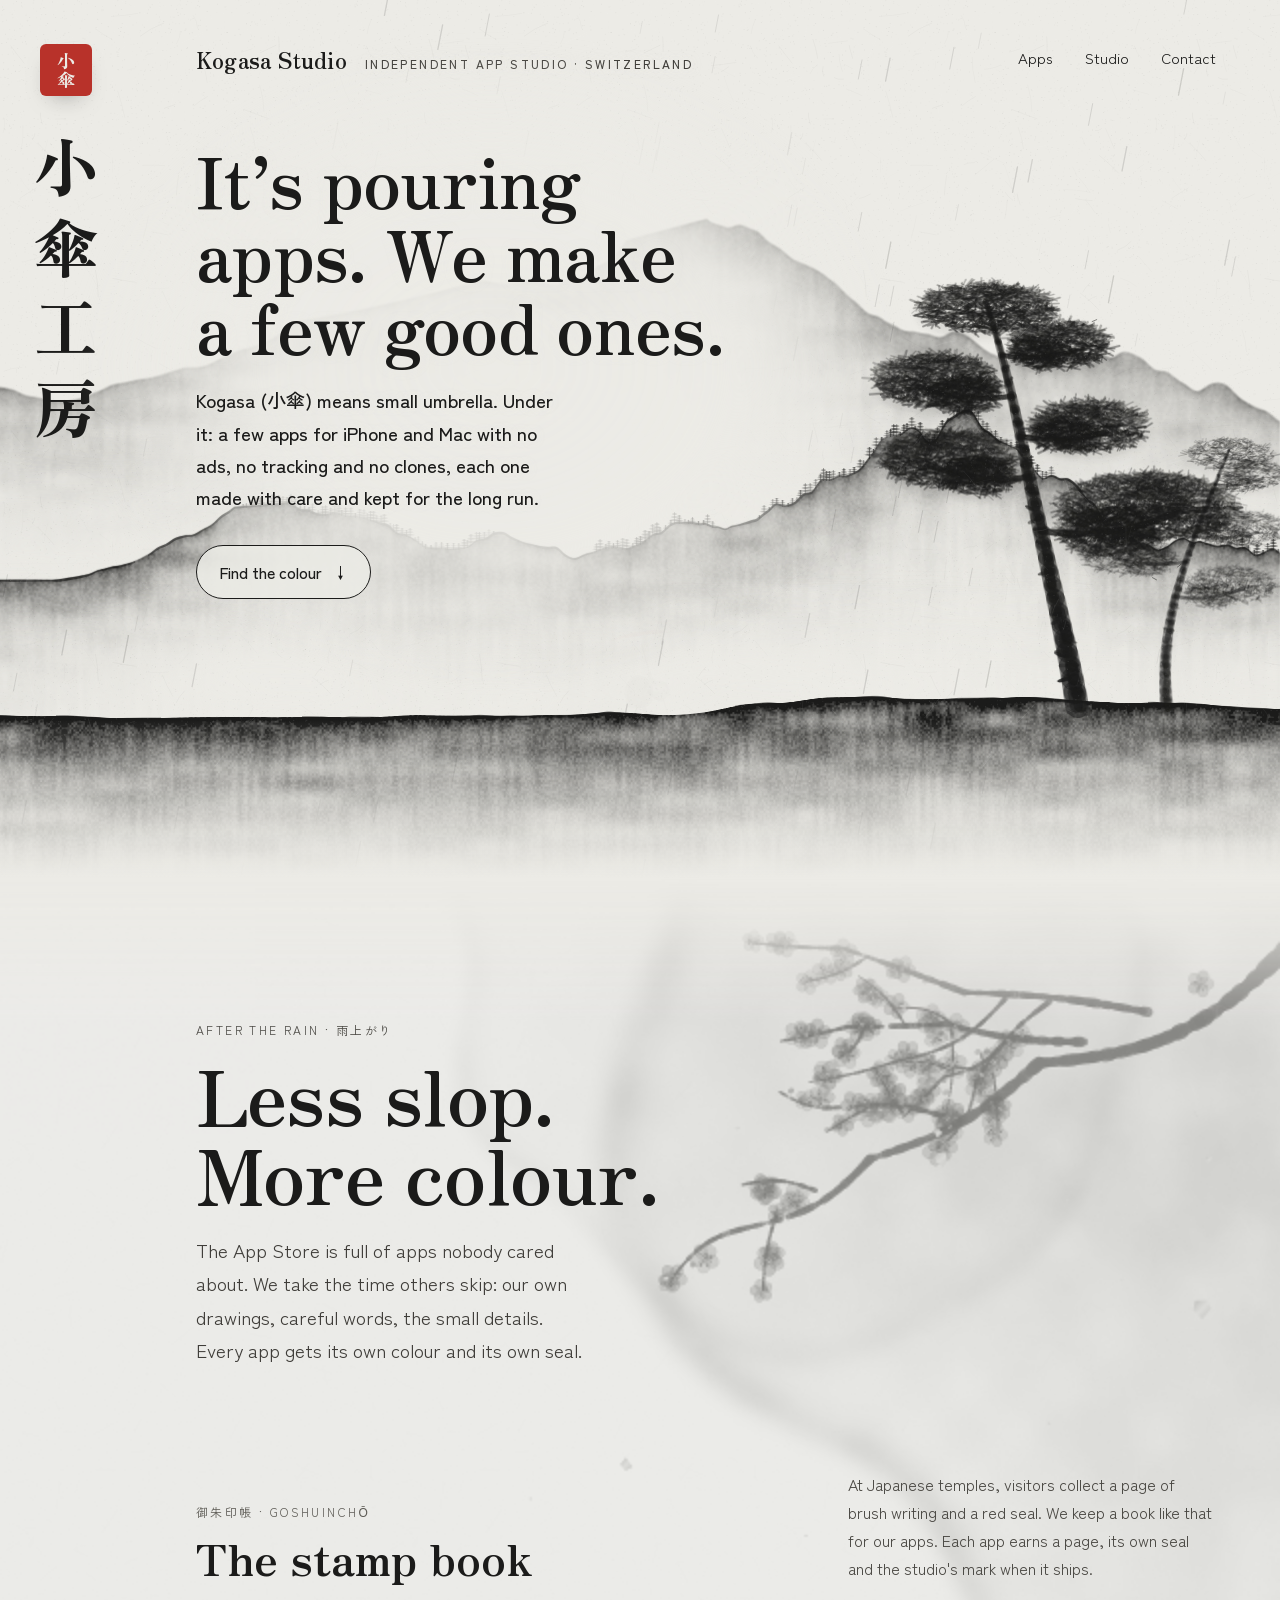
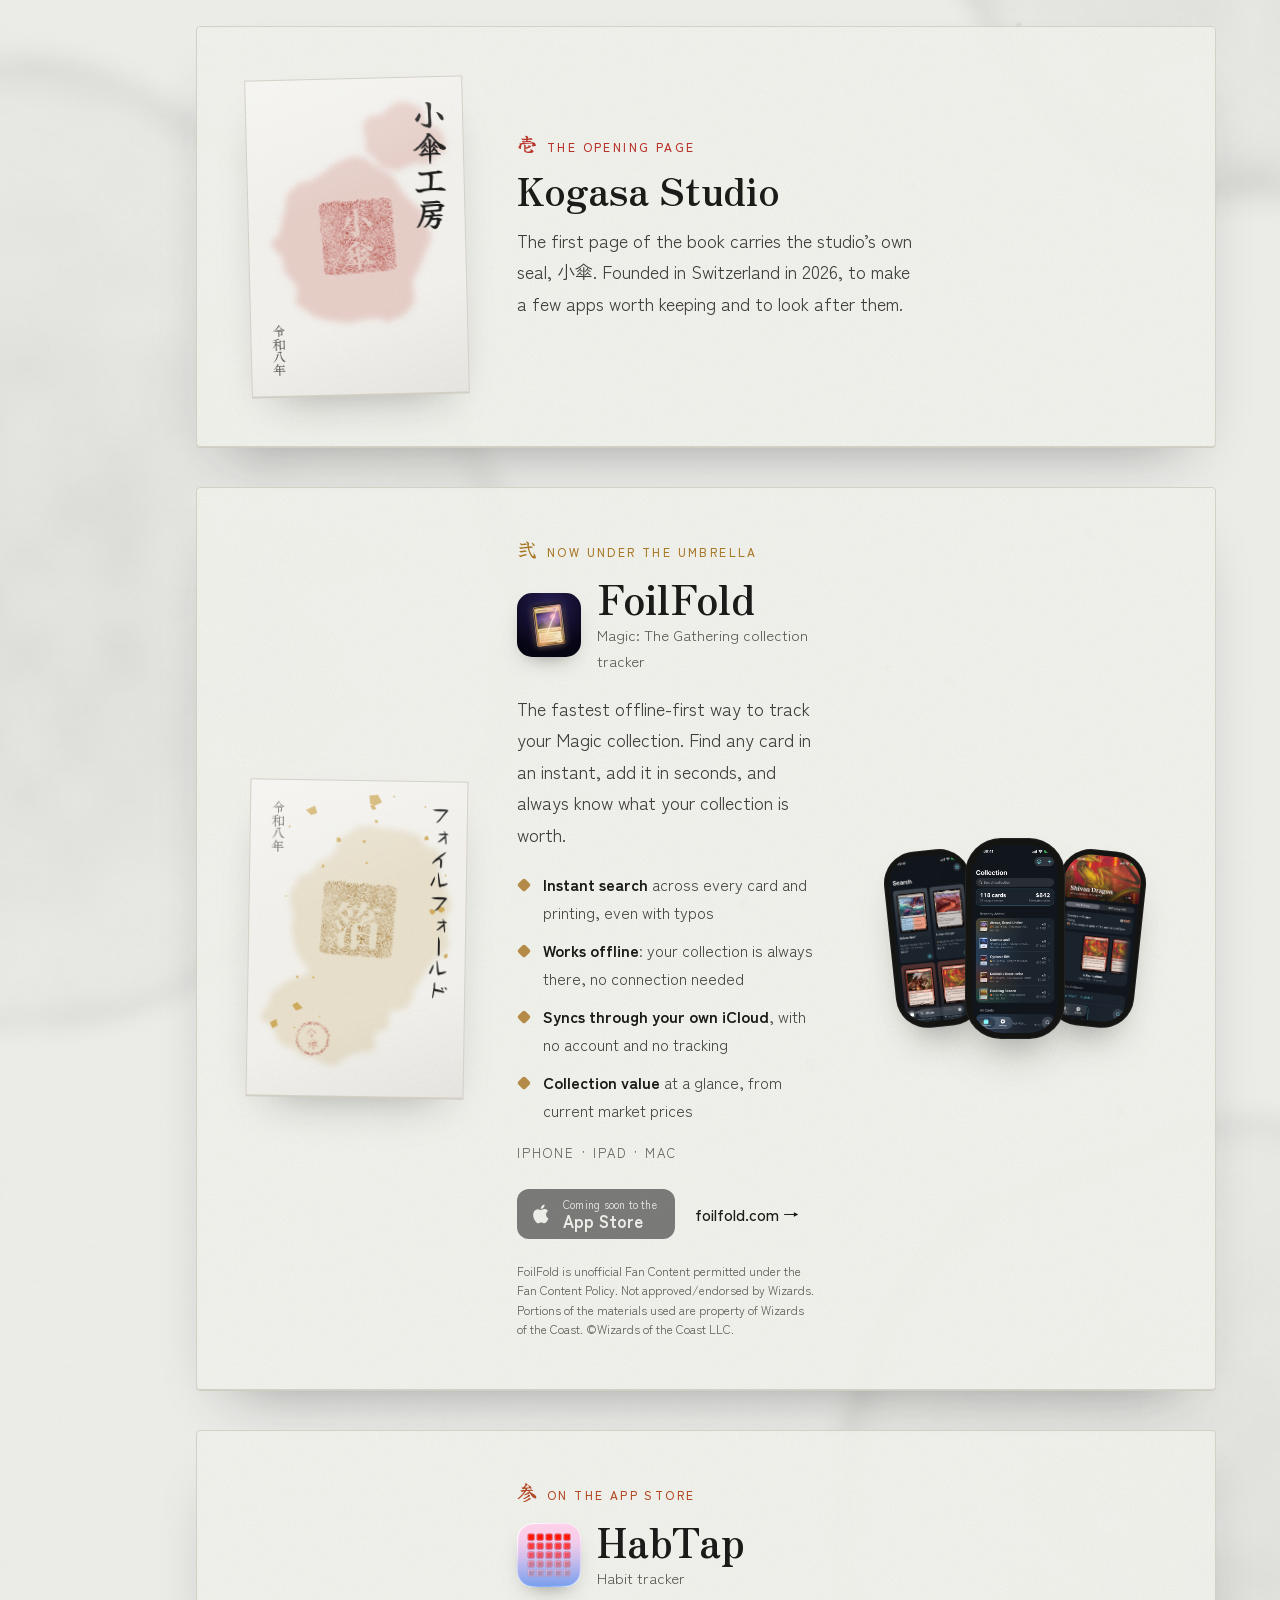
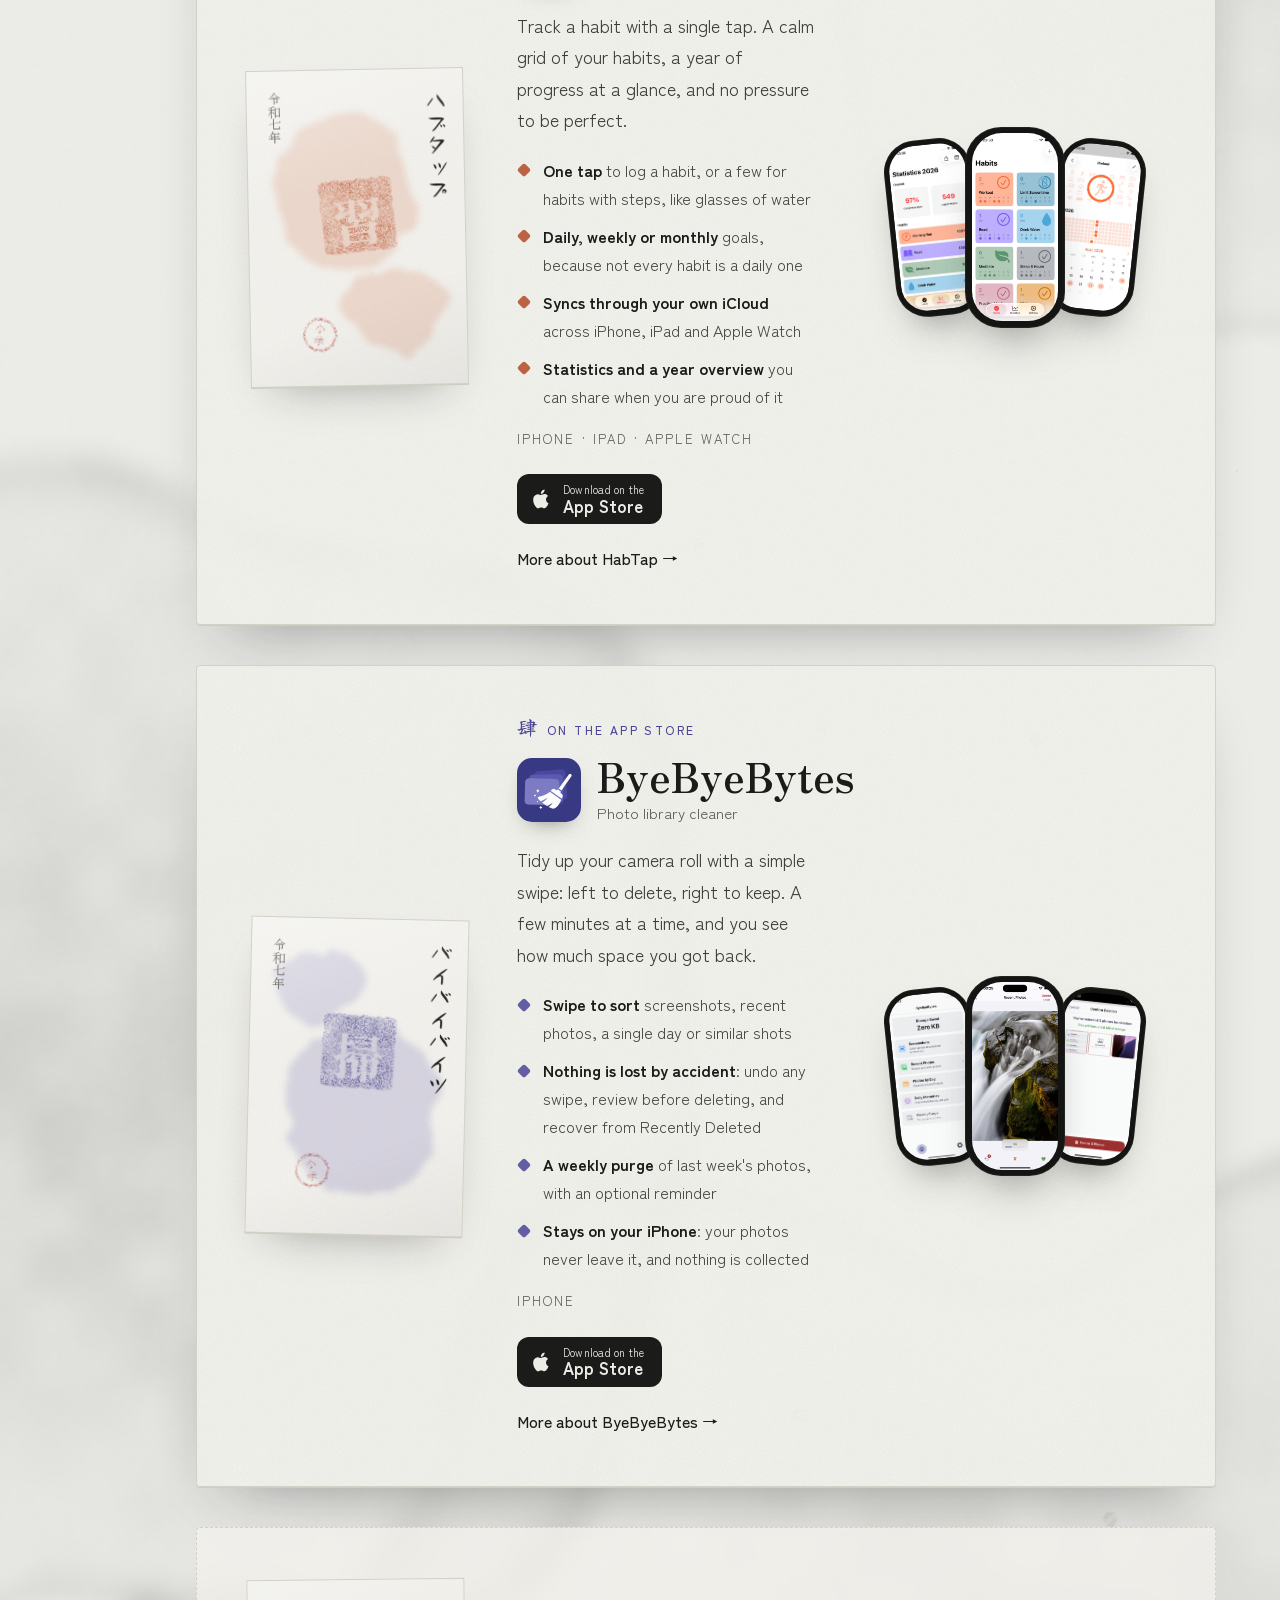
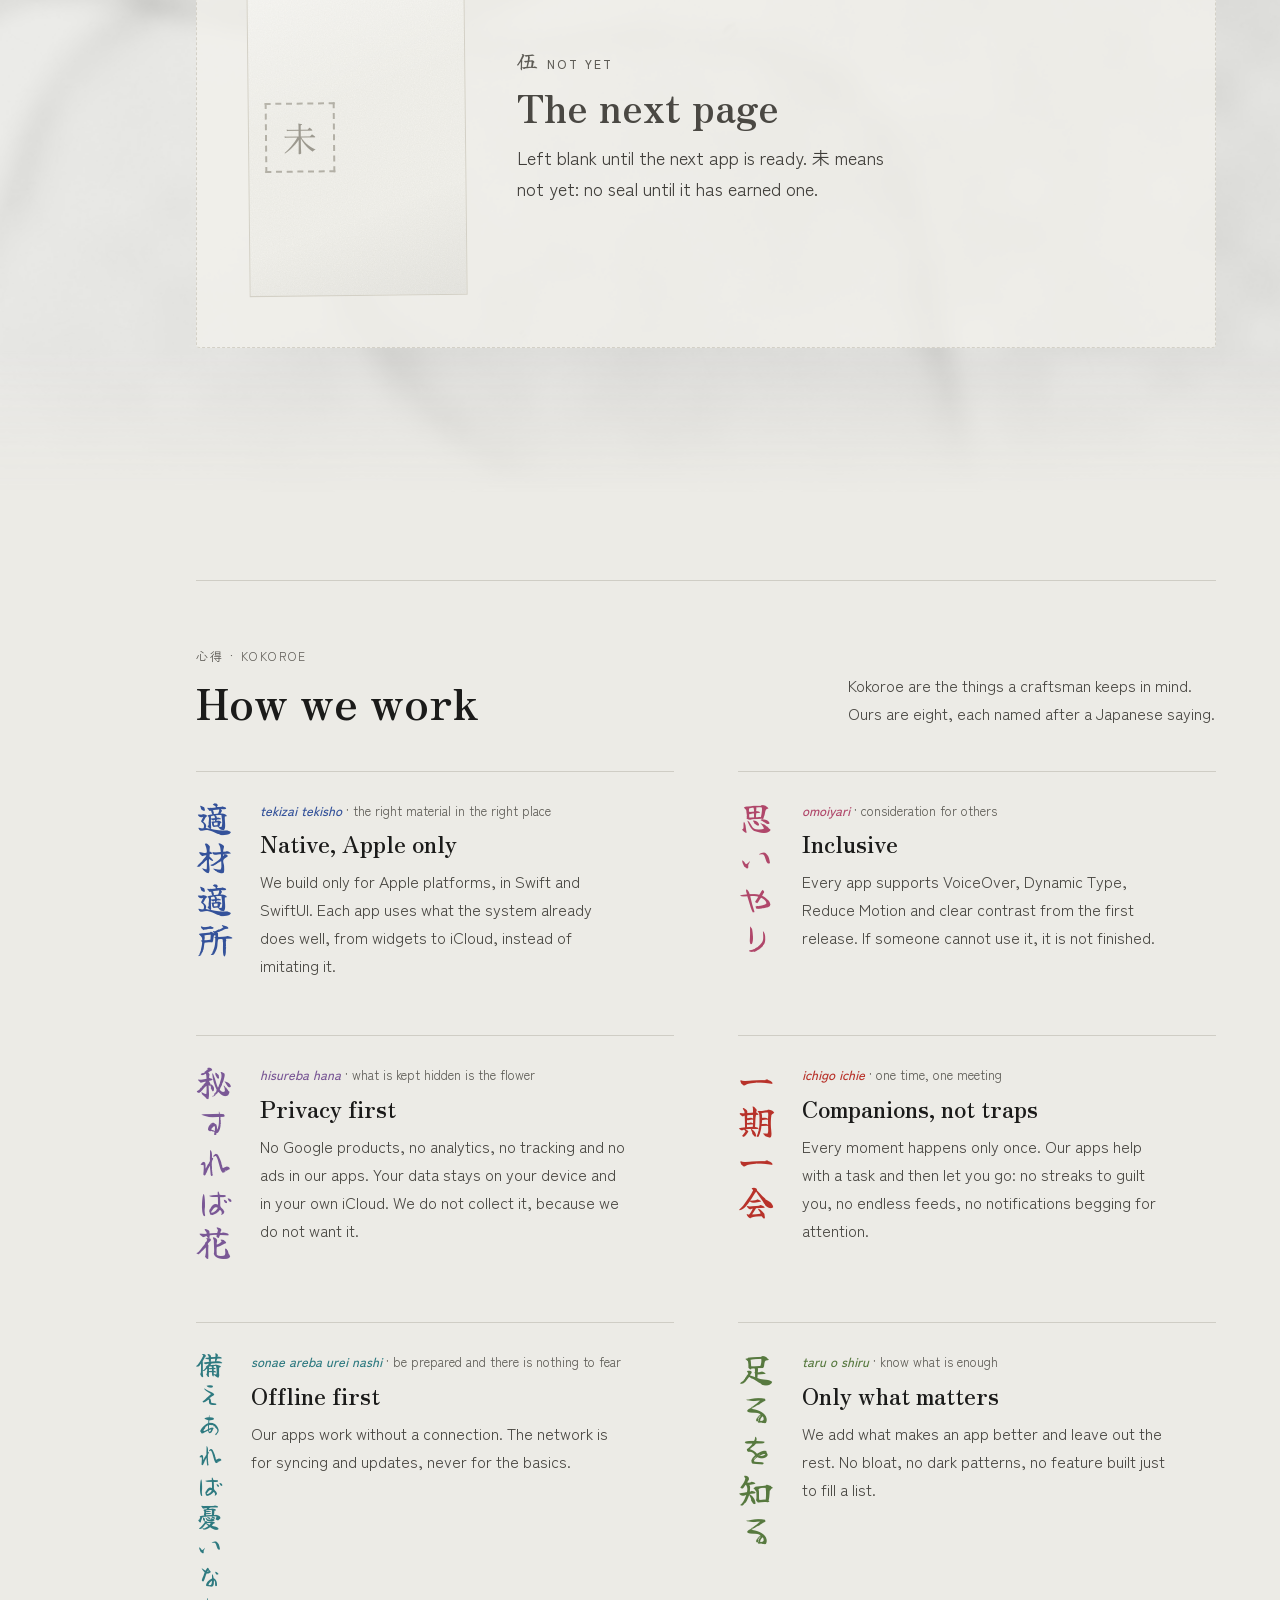
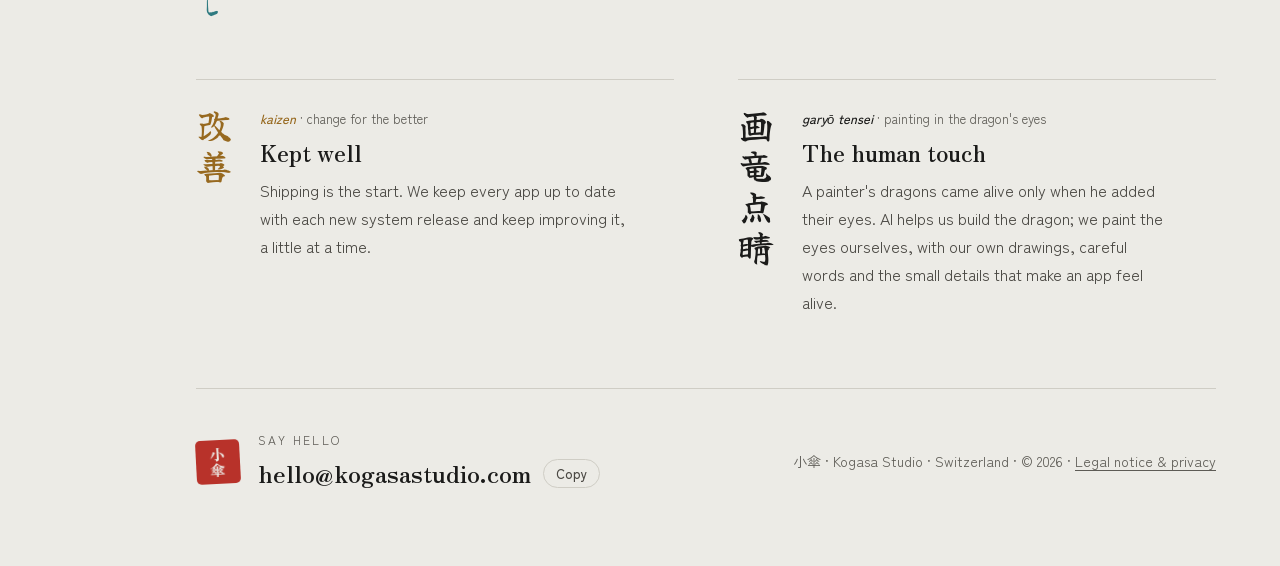
==== commit 5f21de8f: "Merge branch 'legal-notice' Co-Authored-By: Claude Opus 5.5 <noreply@anthropic.com>" ====
--- a/index.html
+++ b/index.html
@@ -182,6 +182,7 @@
             </span>
             <a class="chapter__link" href="https://foilfold.com">foilfold.com <span aria-hidden="true">→</span></a>
           </div>
+          <p class="chapter__note">FoilFold is unofficial Fan Content permitted under the Fan Content Policy. Not approved/endorsed by Wizards. Portions of the materials used are property of Wizards of the Coast. ©Wizards of the Coast LLC.</p>
         </div>
           <div class="chapter__phones" aria-label="FoilFold screenshots">
           <figure class="phone phone--left"><img src="assets/foilfold/search.jpg" alt="Searching for Shivan cards, shown as a grid of card images with prices" width="660" height="1434" loading="lazy"></figure>
@@ -385,7 +386,7 @@
           <p class="email"><span id="email">hello@kogasastudio.com</span> <button class="copy" type="button" data-copy="#email">Copy</button></p>
         </div>
       </div>
-      <p class="footer__meta">小傘 · Kogasa Studio · Switzerland · © 2026 · Privacy: <a href="habtap/#privacy">HabTap</a>, <a href="byebyebytes/#privacy">ByeByeBytes</a></p>
+      <p class="footer__meta">小傘 · Kogasa Studio · Switzerland · © 2026 · <a href="legal/">Legal notice &amp; privacy</a></p>
     </footer>
   </main>
 </body>
--- a/styles.css
+++ b/styles.css
@@ -395,6 +395,7 @@
 a.store-badge:hover { color: var(--paper); background: var(--accent, var(--seal)); }
 .chapter__link { font-weight: 500; text-decoration: none; }
 .chapter__link:hover { text-decoration: underline; }
+.chapter__note { margin: 22px 0 0; font-size: 12px; line-height: 1.6; color: var(--muted); max-width: 56ch; }
 
 .chapter__phones {
   position: relative;
@@ -544,11 +545,14 @@
   border: 1px solid #D3D0C6; border-radius: 4px;
   box-shadow: 0 1px 0 #CFCCC2, 0 30px 60px -36px rgba(27, 27, 26, .45);
 }
-.policy__summary h2 { margin: 10px 0 14px; font-weight: 900; font-size: clamp(30px, 3.2vw, 40px); line-height: 1.15; }
+.policy__summary h1, .policy__summary h2 { margin: 10px 0 14px; font-weight: 900; font-size: clamp(30px, 3.2vw, 40px); line-height: 1.15; }
 .policy__summary > p { margin: 0 0 18px; font-size: 18px; color: var(--ink-2); }
 .policy__summary ul { list-style: none; margin: 0; padding: 0; display: grid; gap: 8px; }
 .policy__summary li { position: relative; padding-left: 26px; color: var(--ink-3); }
 .policy__summary li::before { content: "✓"; position: absolute; left: 2px; color: var(--accent); font-weight: 700; }
+.legal-address { margin: 0 0 14px; font-style: normal; font-size: 18px; color: var(--ink-2); }
+.policy__summary .legal-contact { margin: 0; font-size: 18px; }
+.policy__summary .legal-contact a { color: var(--accent); }
 .policy__summary .policy__updated { margin: 18px 0 0; font-size: 14px; color: var(--muted); }
 .policy__body { max-width: 66ch; }
 .policy__body h3 { margin: 40px 0 10px; font-weight: 700; font-size: 22px; line-height: 1.35; }
